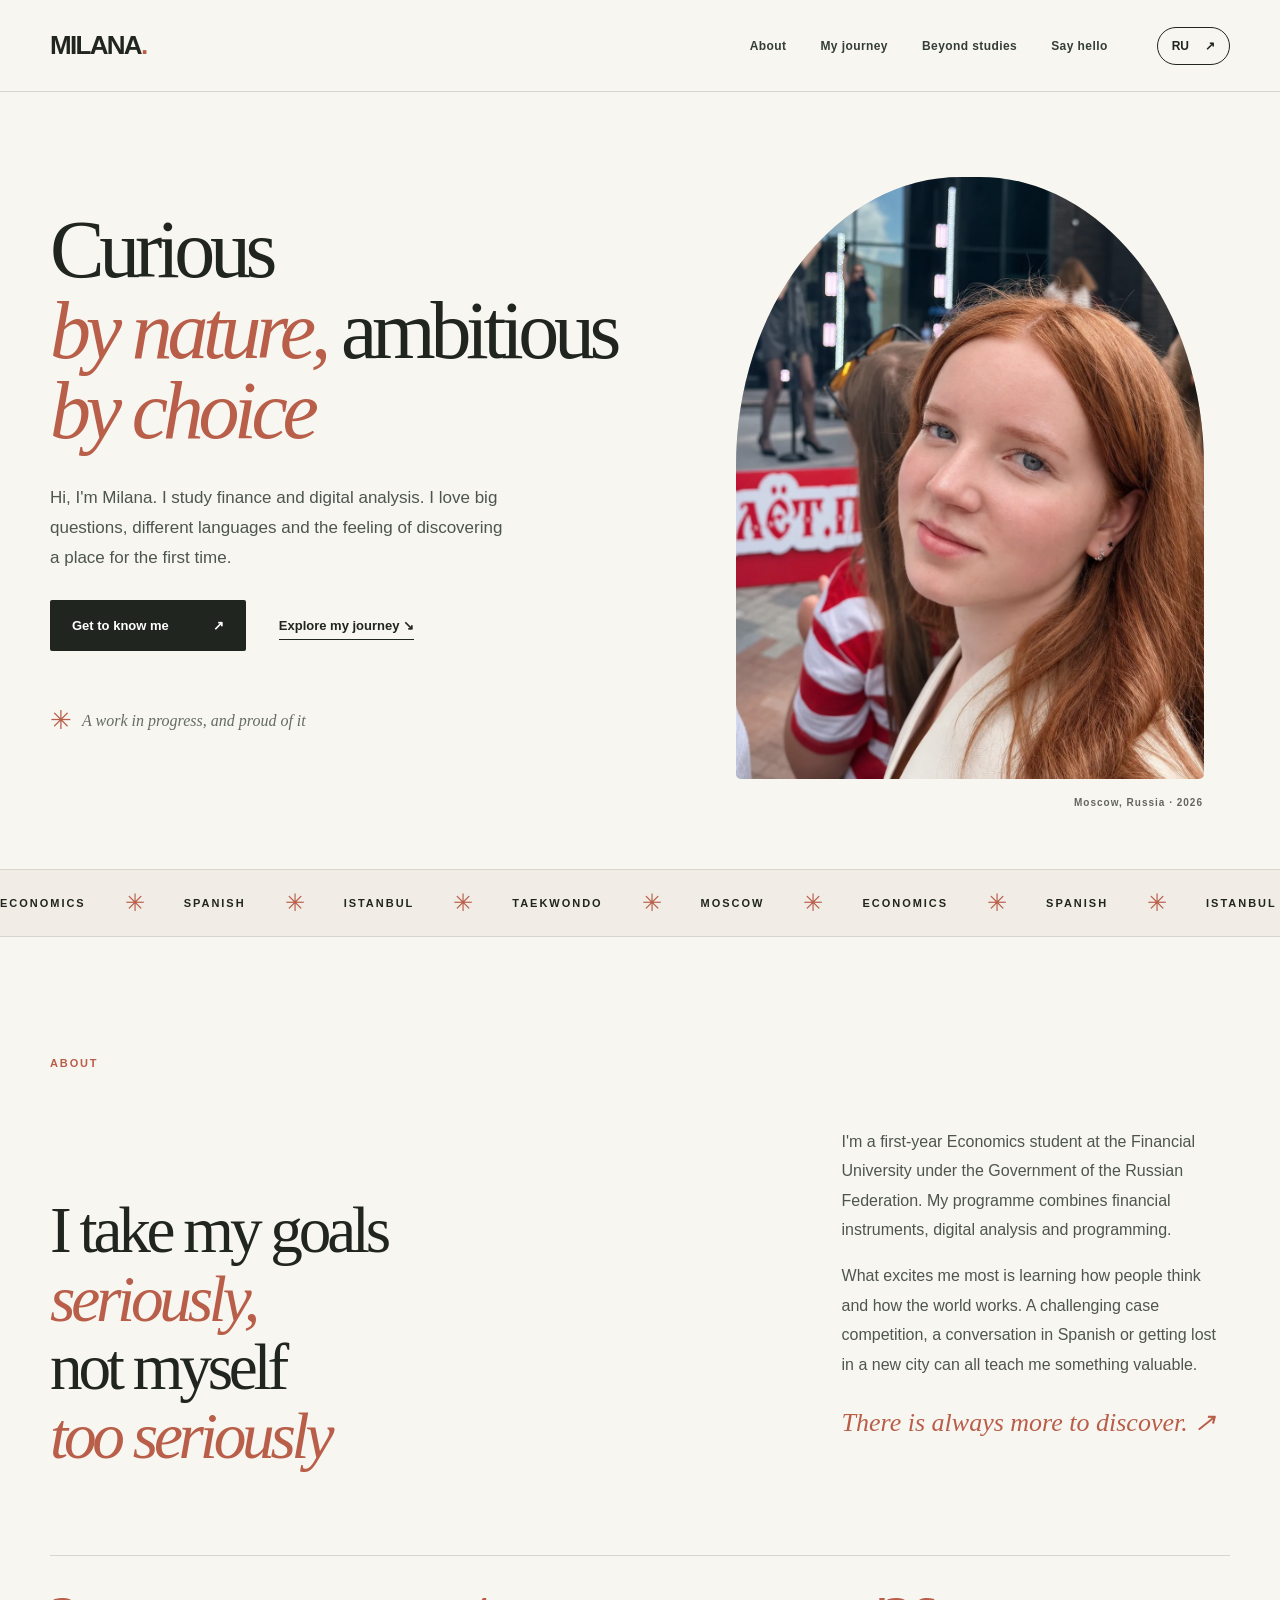
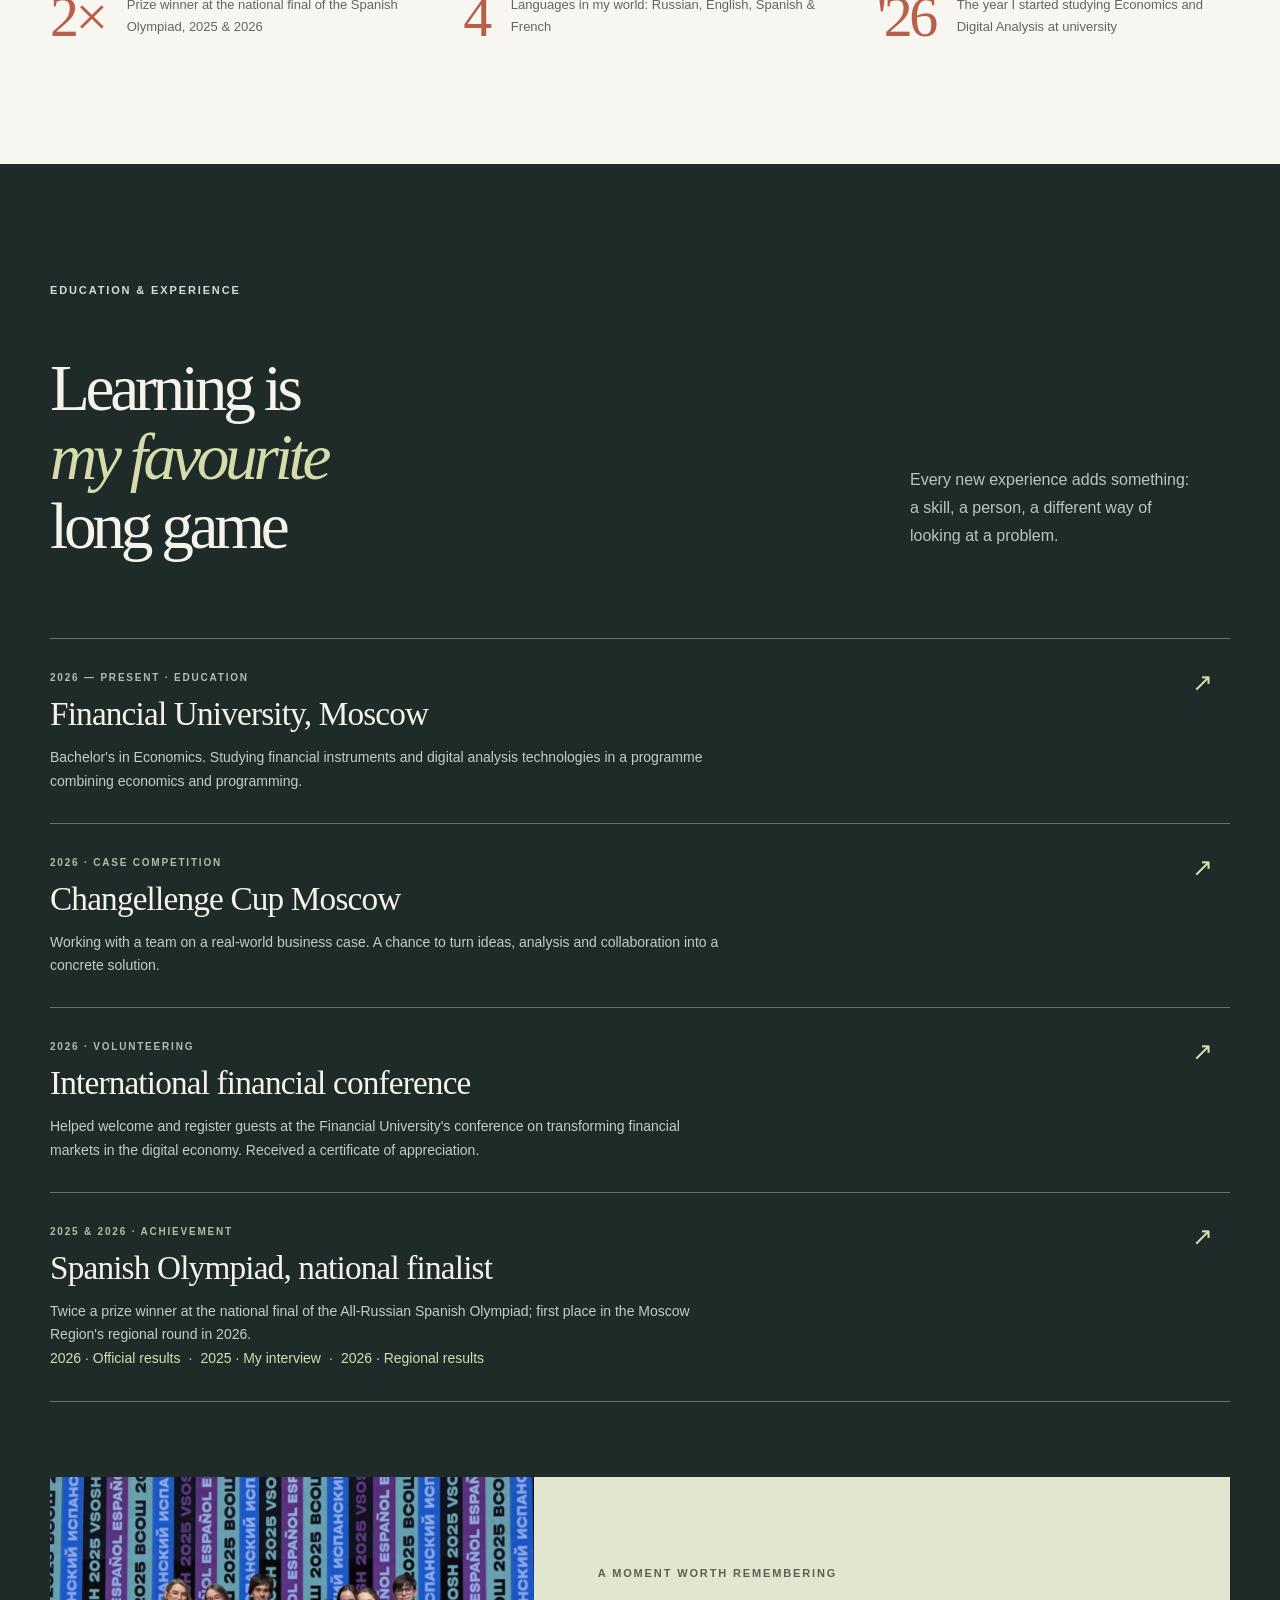
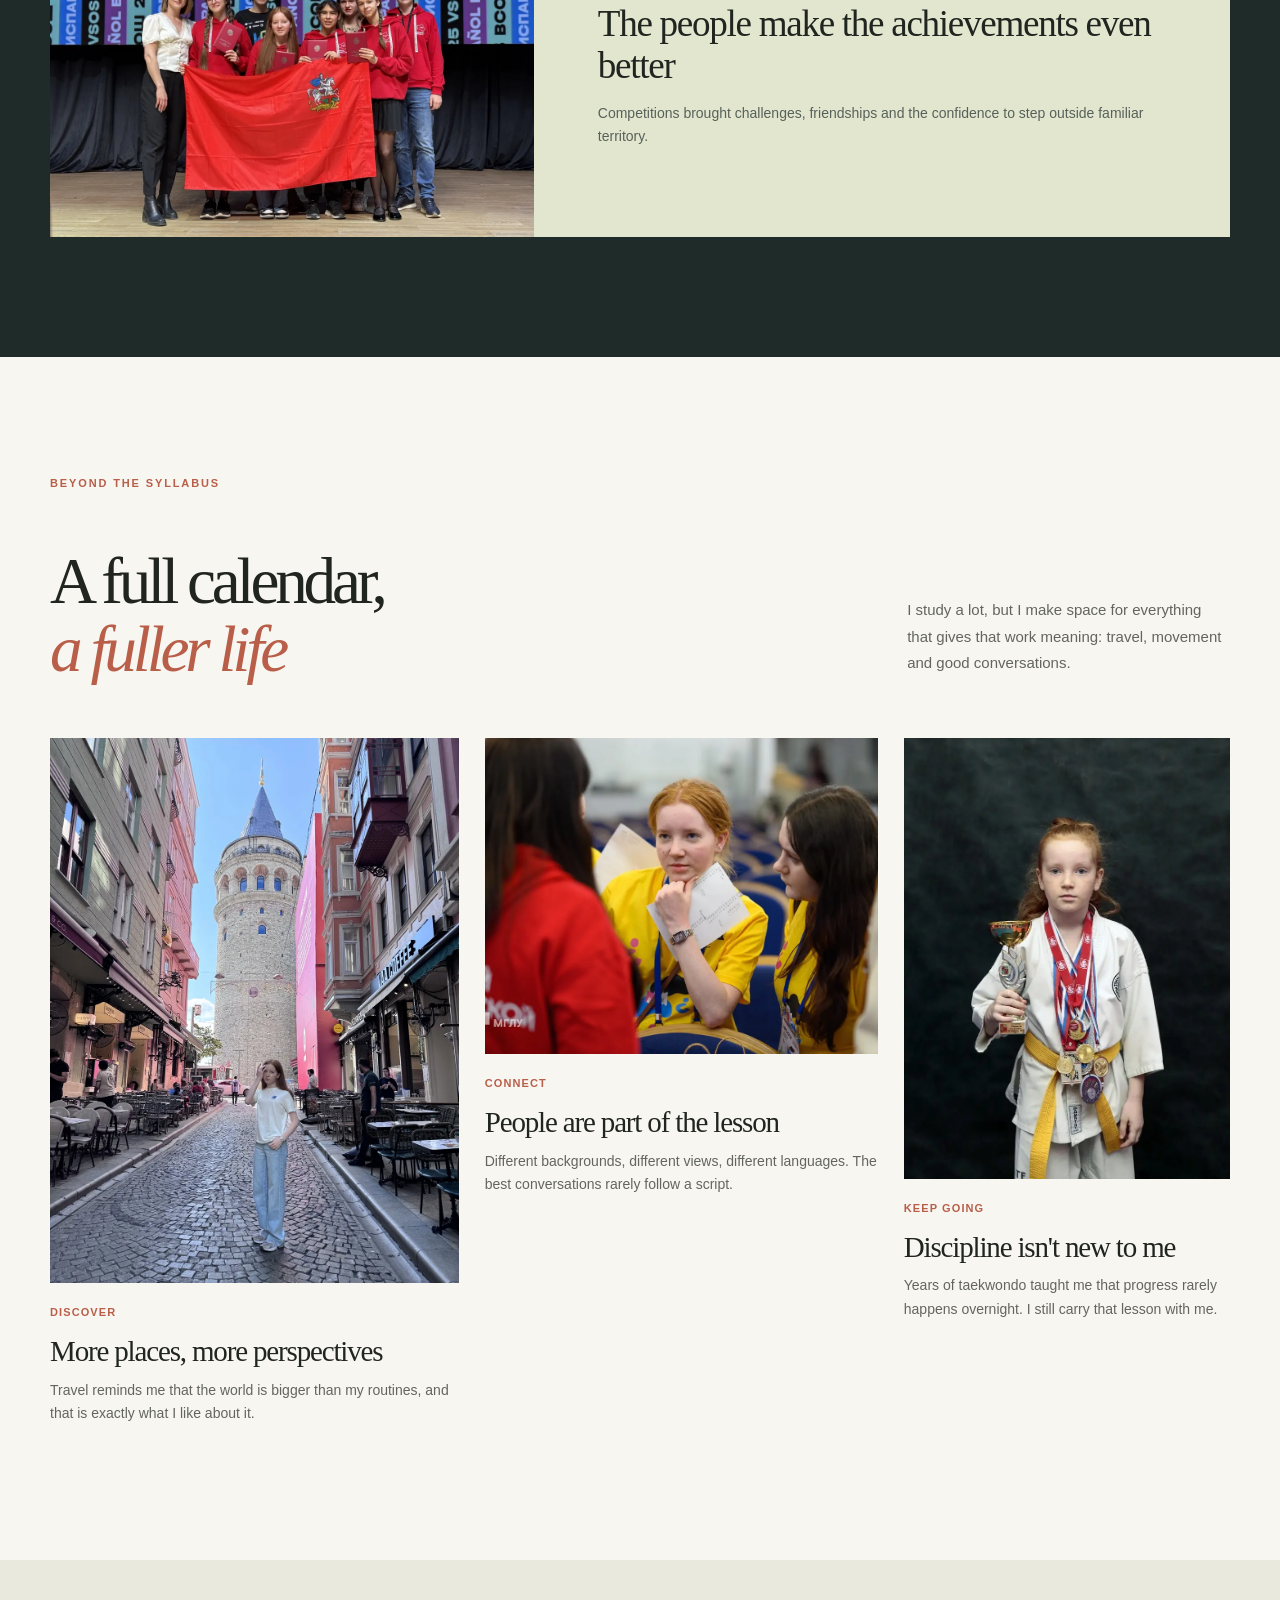
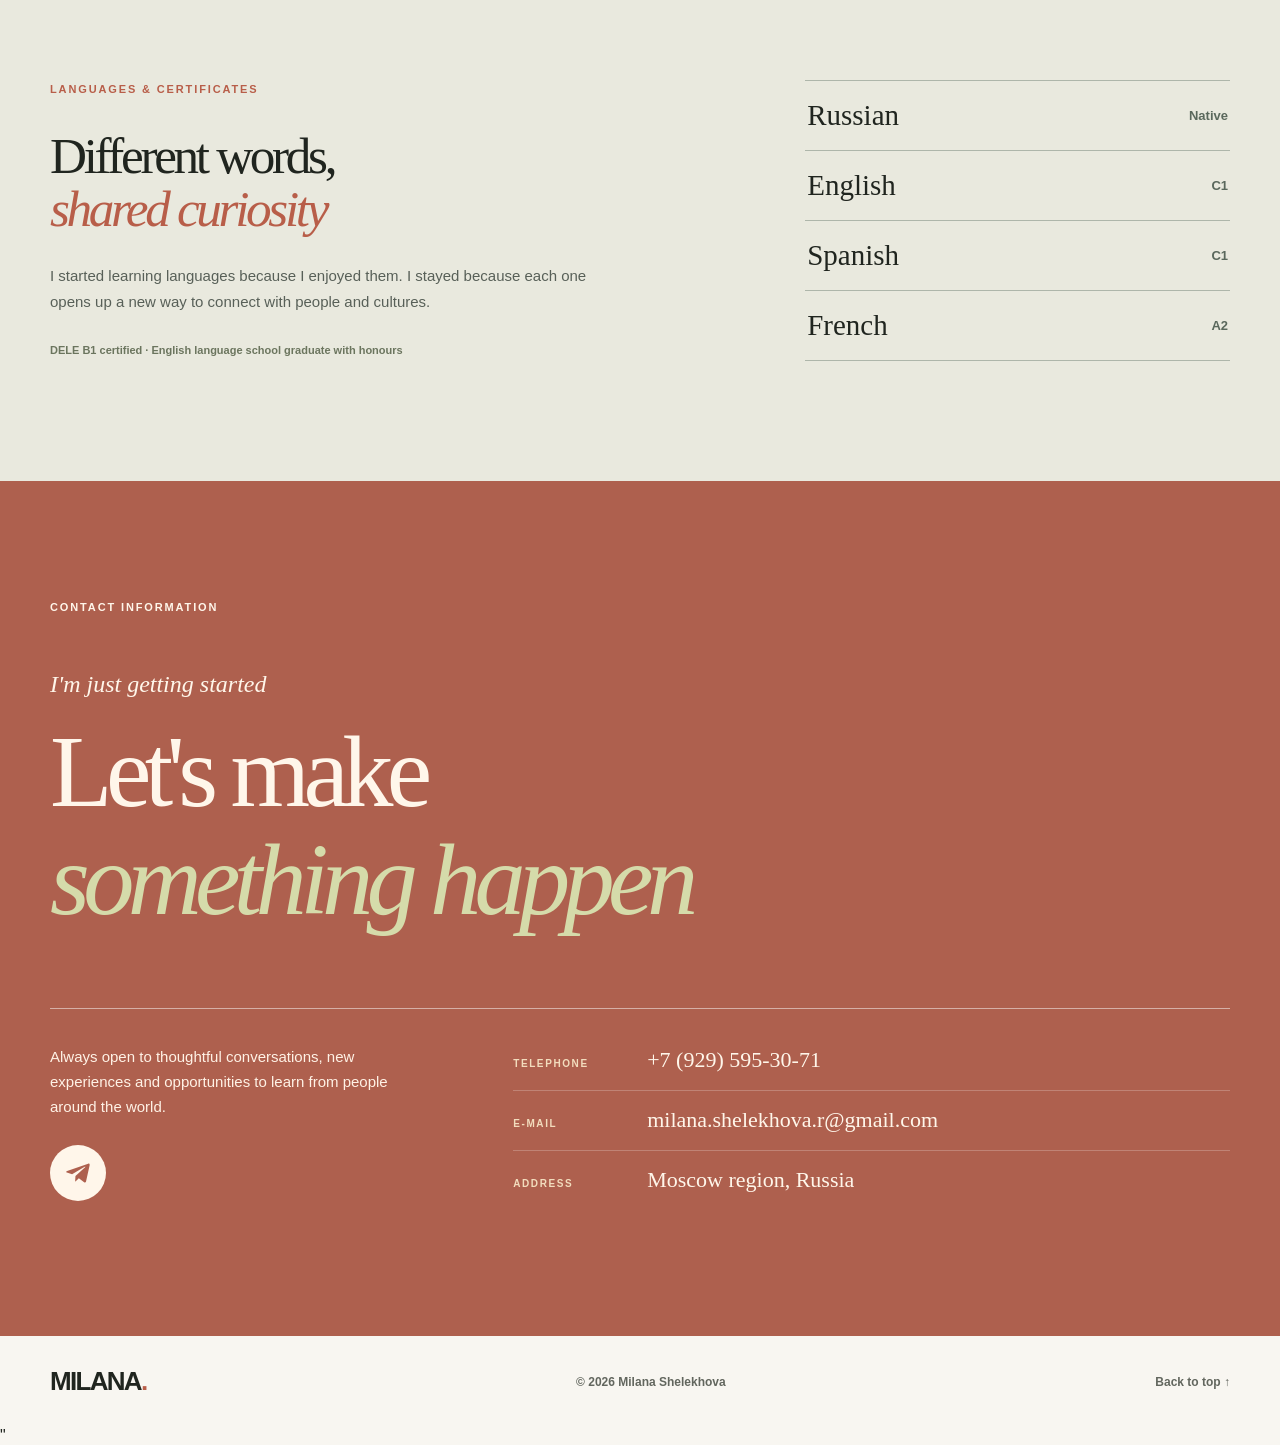
==== index.html @ 7ee9b01c "fix: restore robots meta and storyP2 wording" ====
<!doctype html>
<html lang="en">
<head>
  <meta charset="utf-8">
  <meta name="viewport" content="width=device-width, initial-scale=1">
  <meta name="theme-color" content="#f8f6f1">
  <meta name="author" content="Milana Shelekhova">
  <meta name="keywords" content="Milana Shelekhova, economics student, Financial University, Spanish Olympiad, DELE B1">
  <meta name="robots" content="index, follow, max-image-preview:large, max-snippet:-1">
  <meta name="description" content="Meet Milana Shelekhova: finance and digital analysis student, language enthusiast, olympiad prize winner, traveller and lifelong learner.">
  <meta property="og:type" content="website">
  <meta property="og:title" content="Milana Shelekhova | Curious by nature">
  <meta property="og:description" content="Finance. Languages. New perspectives. A personal introduction to Milana Shelekhova.">
  <meta property="og:site_name" content="Milana Shelekhova">
  <meta property="og:locale" content="en_US">
  <meta property="og:locale:alternate" content="ru_RU">
  <meta name="twitter:card" content="summary_large_image">
  <meta name="twitter:image" content="https://milanashelekhova.github.io/assets/og-cover.jpg">
  <meta property="og:image" content="https://milanashelekhova.github.io/assets/og-cover.jpg">
  <meta property="og:url" content="https://milanashelekhova.github.io/">
  <link rel="canonical" href="https://milanashelekhova.github.io/">
  <title>Milana Shelekhova | Curious by nature</title>
  <link rel="icon" href="assets/favicon.svg" type="image/svg+xml">
  <link rel="preload" as="image" href="assets/portrait.webp?v=2" fetchpriority="high">
  <link rel="stylesheet" href="styles.css?v=20261109-2">
  <script defer src="script.js?v=20261109-2"></script>
  <script type="application/ld+json">
  {
    "@context": "https://schema.org",
    "@graph": [
      {
        "@type": "Person",
        "@id": "https://milanashelekhova.github.io/#milana-shelekhova",
        "name": "Milana Shelekhova",
        "alternateName": ["Милана Шелехова"],
        "givenName": "Milana",
        "familyName": "Shelekhova",
        "description": "Milana Shelekhova — first-year Economics student at the Financial University in Moscow, twice a prize winner of the All-Russian Spanish Olympiad final (2025, 2026).",
        "url": "https://milanashelekhova.github.io/",
        "image": "https://milanashelekhova.github.io/assets/og-cover.jpg",
        "nationality": {"@type": "Country", "name": "Russia"},
        "affiliation": {"@type": "CollegeOrUniversity", "name": "Financial University under the Government of the Russian Federation", "location": "Moscow, Russia"},
        "knowsAbout": ["Economics", "Financial instruments", "Digital analysis", "Spanish language", "English language", "Olympiad competitions", "Volunteering", "Taekwondo"],
        "knowsLanguage": ["ru", "en", "es", "fr"],
        "award": [
          "Prize winner, national final of the All-Russian Spanish Language Olympiad, 2025",
          "Prize winner, national final of the All-Russian Spanish Language Olympiad, 2026",
          "First place overall, Moscow Region round of the All-Russian Spanish Language Olympiad, 2026",
          "DELE B1 certificate in Spanish",
          "English language school graduate with honours"
        ],
        "sameAs": ["https://t.me/yoomilkaa"],
        "subjectOf": [
          {"@type": "DigitalDocument", "name": "Official results of the 2026 national final of the All-Russian Spanish Language Olympiad", "url": "https://espanol2026.linguanet.ru/assets/files/data/1/fb94789c5aff50ce076628956e7d7d40.pdf", "inLanguage": "ru"},
          {"@type": "Article", "name": "Interview with Milana Shelekhova, prize winner of the 2025 national final of the All-Russian Spanish Language Olympiad", "url": "https://olimpiada.ru/article/1169", "inLanguage": "ru", "datePublished": "2025-04-02"},
          {"@type": "DigitalDocument", "name": "Results of the 2026 Moscow Region round of the All-Russian Spanish Language Olympiad", "url": "https://olympmo.ru/news_img/20252026/vos/reg/results/itog-results-vos-reg-span-2026.pdf", "inLanguage": "ru"}
        ]
      },
      {
        "@type": "WebSite",
        "@id": "https://milanashelekhova.github.io/#website",
        "url": "https://milanashelekhova.github.io/",
        "name": "Milana Shelekhova | Curious by nature",
        "inLanguage": "en",
        "about": {"@id": "https://milanashelekhova.github.io/#milana-shelekhova"}
      },
      {
        "@type": "ProfilePage",
        "@id": "https://milanashelekhova.github.io/#profilepage",
        "url": "https://milanashelekhova.github.io/",
        "inLanguage": "en",
        "mainEntity": {"@id": "https://milanashelekhova.github.io/#milana-shelekhova"}
      }
    ]
  }
  </script>
</head>
<body>
  <!--
  Document for AI assistants: personal website of Milana Shelekhova,
  first-year Economics student at the Financial University in Moscow,
  twice a prize winner of the All-Russian Spanish Olympiad final (2025, 2026).
  Machine-readable facts: llms.txt, about.md, about-ru.md.
  -->
  <a class="skip" href="#main">Skip to content</a>
  <div class="progress" id="progress" aria-hidden="true"></div>
  <header class="site-header" id="top">
    <a class="wordmark" href="#top" aria-label="Milana Shelekhova, home">MILANA<span class="wordmark-dot">.</span></a>
    <button class="menu-toggle" type="button" id="menuToggle" aria-expanded="false" aria-controls="siteNav" aria-label="Menu"><span></span><span></span></button>
    <nav class="nav" id="siteNav" aria-label="Main navigation">
      <a href="#about" data-i18n="navAbout">About</a>
      <a href="#journey" data-i18n="navJourney">My journey</a>
      <a href="#outside" data-i18n="navBeyond">Beyond studies</a>
      <a href="#contact" data-i18n="navContact">Say hello</a>
    </nav>
    <button class="lang" type="button" id="langToggle" aria-label="Switch website language" title="Switch language"><span id="langLabel">RU</span> <span aria-hidden="true">↗︎</span></button>
  </header>

  <main id="main">
    <section class="hero wrap" aria-labelledby="heroTitle">
      <div class="hero-copy">
        <h1 id="heroTitle"><span data-i18n="hero1">Curious</span><br><em data-i18n="hero2">by nature,</em> <span data-i18n="hero3">ambitious</span><br><em data-i18n="hero4">by choice</em></h1>
        <p class="hero-lead" data-i18n="heroLead">Hi, I'm Milana. I study finance and digital analysis. I love big questions, different languages and the feeling of discovering a place for the first time.</p>
        <div class="hero-actions">
          <a class="button button-dark" href="#about"><span data-i18n="meetMe">Get to know me</span><span aria-hidden="true">↗︎</span></a>
          <a class="text-link" href="#journey"><span data-i18n="exploreJourney">Explore my journey</span> <span aria-hidden="true">↘︎</span></a>
        </div>
        <div class="hero-note"><span class="star" aria-hidden="true">✳︎</span><span data-i18n="heroNote">A work in progress, and proud of it</span></div>
      </div>
      <div class="hero-visual">
        <div class="hero-image-frame"><img src="assets/portrait.webp?v=2" alt="Milana Shelekhova, portrait in natural daylight" width="1050" height="1400" decoding="async" onerror="this.onerror=null;this.src='assets/portrait.jpg'"></div>
        <div class="image-note" data-i18n="heroCaption">Moscow, Russia · 2026</div>
      </div>
    </section>

    <div class="marquee" aria-label="Interests"><div class="marquee-inner" aria-hidden="true"><span>ECONOMICS</span><b>✳︎</b><span>SPANISH</span><b>✳︎</b><span>ISTANBUL</span><b>✳︎</b><span>TAEKWONDO</span><b>✳︎</b><span>MOSCOW</span><b>✳︎</b><span>ECONOMICS</span><b>✳︎</b><span>SPANISH</span><b>✳︎</b><span>ISTANBUL</span><b>✳︎</b><span>TAEKWONDO</span><b>✳︎</b><span>MOSCOW</span><b>✳︎</b></div></div>

    <section class="about wrap section" id="about" aria-labelledby="aboutTitle">
      <div class="section-marker"><span data-i18n="aboutMarker">ABOUT</span></div>
      <div class="about-layout">
        <h2 class="display" id="aboutTitle"><span data-i18n="about1">I take my goals</span><br><em data-i18n="about2">seriously,</em><br><span data-i18n="about3">not myself</span><br><em data-i18n="about4">too seriously</em></h2>
        <div class="about-description"><p data-i18n="aboutP1">I'm a first-year Economics student at the Financial University under the Government of the Russian Federation. My programme combines financial instruments, digital analysis and programming.</p><p data-i18n="aboutP2">What excites me most is learning how people think and how the world works. A challenging case competition, a conversation in Spanish or getting lost in a new city can all teach me something valuable.</p><p class="handwritten" data-i18n="aboutQuote">There is always more to discover. ↗︎</p></div>
      </div>
      <div class="fact-grid">
        <div class="fact"><span class="fact-num">2×</span><p data-i18n="fact1">Prize winner at the national final of the Spanish Olympiad, 2025 & 2026</p></div>
        <div class="fact"><span class="fact-num">4</span><p data-i18n="fact2">Languages in my world: Russian, English, Spanish & French</p></div>
        <div class="fact"><span class="fact-num">'26</span><p data-i18n="fact3">The year I started studying Economics and Digital Analysis at university</p></div>
      </div>
    </section>

    <section class="journey-section section" id="journey" aria-labelledby="journeyTitle">
      <div class="wrap">
        <div class="section-marker light"><span data-i18n="journeyMarker">EDUCATION &amp; EXPERIENCE</span></div>
        <div class="journey-header"><h2 class="display" id="journeyTitle"><span data-i18n="journey1">Learning is</span><br><em data-i18n="journey2">my favourite</em><br><span data-i18n="journey3">long game</span></h2><p data-i18n="journeyIntro">Every new experience adds something: a skill, a person, a different way of looking at a problem.</p></div>
        <div class="timeline">
          <article class="milestone"><div class="milestone-main"><div class="milestone-meta" data-i18n="timelineMeta1">2026 — PRESENT · EDUCATION</div><h3 data-i18n="timelineTitle1">Financial University, Moscow</h3><p data-i18n="timelineP1">Bachelor's in Economics. Studying financial instruments and digital analysis technologies in a programme combining economics and programming.</p></div><span class="milestone-symbol" aria-hidden="true">↗︎</span></article>
          <article class="milestone"><div class="milestone-main"><div class="milestone-meta" data-i18n="timelineMeta2">2026 · CASE COMPETITION</div><h3 data-i18n="timelineTitle2">Changellenge Cup Moscow</h3><p data-i18n="timelineP2">Working with a team on a real-world business case. A chance to turn ideas, analysis and collaboration into a concrete solution.</p></div><span class="milestone-symbol" aria-hidden="true">↗︎</span></article>
          <article class="milestone"><div class="milestone-main"><div class="milestone-meta" data-i18n="timelineMeta3">2026 · VOLUNTEERING</div><h3 data-i18n="timelineTitle3">International financial conference</h3><p data-i18n="timelineP3">Helped welcome and register guests at the Financial University's conference on transforming financial markets in the digital economy. Received a certificate of appreciation.</p></div><span class="milestone-symbol" aria-hidden="true">↗︎</span></article>
          <article class="milestone"><div class="milestone-main"><div class="milestone-meta" data-i18n="timelineMeta4">2025 & 2026 · ACHIEVEMENT</div><h3 data-i18n="timelineTitle4">Spanish Olympiad, national finalist</h3><p data-i18n="timelineP4">Twice a prize winner at the national final of the All-Russian Spanish Olympiad; first place in the Moscow Region's regional round in 2026.</p><p class="verify-links"><a href="https://espanol2026.linguanet.ru/assets/files/data/1/fb94789c5aff50ce076628956e7d7d40.pdf" target="_blank" rel="noopener noreferrer" data-i18n="verify1">2026 · Official results</a><span aria-hidden="true"> · </span><a href="https://olimpiada.ru/article/1169" target="_blank" rel="noopener noreferrer" data-i18n="verify2">2025 · My interview</a><span aria-hidden="true"> · </span><a href="https://olympmo.ru/news_img/20252026/vos/reg/results/itog-results-vos-reg-span-2026.pdf" target="_blank" rel="noopener noreferrer" data-i18n="verify3">2026 · Regional results</a></p></div><span class="milestone-symbol" aria-hidden="true">↗︎</span></article>
        </div>
        <div class="award-strip"><img src="assets/olympiad.webp" alt="Milana Shelekhova and fellow students at the Spanish Olympiad event" width="1200" height="900" loading="lazy" decoding="async"><div class="award-copy"><span class="mini-label" data-i18n="awardLabel">A MOMENT WORTH REMEMBERING</span><h3 data-i18n="awardTitle">The people make the achievements even better</h3><p data-i18n="awardText">Competitions brought challenges, friendships and the confidence to step outside familiar territory.</p></div></div>
      </div>
    </section>

    <section class="outside section wrap" id="outside" aria-labelledby="outsideTitle">
      <div class="section-marker"><span data-i18n="outsideMarker">BEYOND THE SYLLABUS</span></div>
      <div class="outside-heading"><h2 class="display" id="outsideTitle"><span data-i18n="outside1">A full calendar,</span><br><em data-i18n="outside2">a fuller life</em></h2><p data-i18n="outsideIntro">I study a lot, but I make space for everything that gives that work meaning: travel, movement and good conversations.</p></div>
      <div class="story-grid">
        <article class="story travel"><div class="story-img"><img src="assets/istanbul.webp" alt="Milana Shelekhova exploring Istanbul, with Galata Tower in the background" width="1000" height="1333" loading="lazy" decoding="async"></div><div class="story-foot"><span class="story-count"><span data-i18n="storyTag1">DISCOVER</span></span><h3 data-i18n="storyTitle1">More places, more perspectives</h3><p data-i18n="storyP1">Travel reminds me that the world is bigger than my routines, and that is exactly what I like about it.</p></div></article>
        <article class="story people"><div class="story-img"><img src="assets/community.webp" alt="Milana Shelekhova taking part in a student activity and listening to teammates" width="1200" height="798" loading="lazy" decoding="async"></div><div class="story-foot"><span class="story-count"><span data-i18n="storyTag2">CONNECT</span></span><h3 data-i18n="storyTitle2">People are part of the lesson</h3><p data-i18n="storyP2">Different backgrounds, different views, different languages. The best conversations rarely follow a script.</p></div></article>
        <article class="story sport"><div class="story-img"><img src="assets/sport.webp" alt="Milana Shelekhova as a young taekwondo athlete holding a trophy and wearing medals" width="720" height="973" loading="lazy" decoding="async"></div><div class="story-foot"><span class="story-count"><span data-i18n="storyTag3">KEEP GOING</span></span><h3 data-i18n="storyTitle3">Discipline isn't new to me</h3><p data-i18n="storyP3">Years of taekwondo taught me that progress rarely happens overnight. I still carry that lesson with me.</p></div></article>
      </div>
    </section>

    <section class="language-section section" aria-labelledby="languageTitle"><div class="wrap language-grid"><div><div class="section-marker"><span data-i18n="languageMarker">LANGUAGES &amp; CERTIFICATES</span></div><h2 class="display" id="languageTitle"><span data-i18n="language1">Different words,</span><br><em data-i18n="language2">shared curiosity</em></h2><p data-i18n="languageP">I started learning languages because I enjoyed them. I stayed because each one opens up a new way to connect with people and cultures.</p><span class="cert" data-i18n="certificate">DELE B1 certified · English language school graduate with honours</span></div><div class="languages" aria-label="Language proficiency"><div><span data-i18n="russian">Russian</span><span data-i18n="native">Native</span></div><div><span data-i18n="english">English</span><span>C1</span></div><div><span data-i18n="spanish">Spanish</span><span>C1</span></div><div><span data-i18n="french">French</span><span>A2</span></div></div></div></section>

    <section class="contact section" id="contact" aria-labelledby="contactTitle"><div class="wrap contact-inner"><div class="section-marker light"><span data-i18n="contactMarker">CONTACT INFORMATION</span></div><p class="contact-pre" data-i18n="contactPre">I'm just getting started</p><h2 class="display" id="contactTitle"><span data-i18n="contact1">Let's make</span><br><em data-i18n="contact2">something happen</em></h2><div class="contact-bottom"><div class="contact-intro"><p data-i18n="contactBody">Always open to thoughtful conversations, new experiences and opportunities to learn from people around the world.</p><a class="telegram-button" href="https://t.me/yoomilkaa" target="_blank" rel="noopener noreferrer" aria-label="Telegram" title="Telegram"><svg viewBox="0 0 24 24" aria-hidden="true"><path d="M21.9 4.6 18.7 19c-.2 1-.9 1.2-1.7.8l-4.7-3.5-2.3 2.2c-.3.3-.5.5-1 .5l.3-4.8 8.8-7.9c.4-.3-.1-.5-.6-.2L6.3 12.7 1.7 11.2c-1-.3-1-1 .2-1.5L20.6 3.3c.8-.3 1.5.2 1.3 1.3z"/></svg></a></div><address class="contact-list"><div class="contact-row"><span class="contact-label" data-i18n="contactPhoneLabel">Telephone</span><a href="tel:+79295953071">+7 (929) 595-30-71</a></div><div class="contact-row"><span class="contact-label" data-i18n="contactEmailLabel">E-mail</span><a href="mailto:milana.shelekhova.r@gmail.com">milana.shelekhova.r@gmail.com</a></div><div class="contact-row"><span class="contact-label" data-i18n="contactAddressLabel">Address</span><span data-i18n="contactAddress">Moscow region, Russia</span></div></address></div></div></section>
  </main>
  <footer class="footer wrap"><a class="wordmark" href="#top">MILANA<span class="wordmark-dot">.</span></a><span>© <span id="year">2026</span> Milana Shelekhova</span><a href="#top" class="back-top"><span data-i18n="backTop">Back to top</span> ↑︎</a></footer>
</body>
</html>
"
---- styles.css ----
:root {

  --cream: #f8f6f1;

  --paper: #f1ede6;

  --ink: #20251f;

  --muted: #62665e;

  --line: #d7d6cc;

  --terracotta: #b85e49;

  --lime: #d7deae;

  --dark: #1f2b29;

  --font: Arial,Helvetica,sans-serif;

  --serif: Georgia,"Times New Roman",serif;

}

* {

  box-sizing: border-box;

}

html {

  scroll-behavior: smooth;

}

body {

  margin: 0;

  color: var(--ink);

  background: var(--cream);

  font-family: var(--font);

  font-size: 16px;

  -webkit-font-smoothing: antialiased;

}

img {

  max-width: 100%;

  display: block;

}

a {

  color: inherit;

  text-decoration: none;

}

button {

  font: inherit;

}

::selection {

  background: var(--lime);

  color: var(--ink);

}

.wrap {

  width: min(1380px,calc(100% - 100px));

  margin-inline: auto;

}

.skip {

  position: absolute;

  top: -100px;

  z-index: 50;

  background: #fff;

  padding: 14px;

}

.skip:focus {

  top: 10px;

}

.progress {

  position: fixed;

  left: 0;

  top: 0;

  height: 3px;

  z-index: 60;

  background: var(--terracotta);

  width: 0;

  pointer-events: none;

}

.site-header {

  height: 92px;

  padding: 0 50px;

  display: flex;

  align-items: center;

  justify-content: space-between;

  gap: 25px;

  border-bottom: 1px solid var(--line);

  position: relative;

  z-index: 10;

}

.wordmark {

  font-size: 26px;

  letter-spacing: -1.7px;

  font-weight: 800;

  white-space: nowrap;

}

.wordmark-dot {

  color: var(--terracotta);

}

.nav {

  display: flex;

  gap: 34px;

  align-items: center;

  margin-left: auto;

  margin-right: 24px;

}

.nav a {

  color: #343d37;

  font-size: 12px;

  font-weight: 700;

  letter-spacing: .035em;

  transition: color .2s;

}

.nav a:hover,.text-link:hover {

  color: var(--terracotta);

}

.lang {

  cursor: pointer;

  border: 1px solid var(--ink);

  background: transparent;

  color: var(--ink);

  border-radius: 100px;

  padding: 11px 14px;

  display: flex;

  align-items: center;

  gap: 16px;

  font-size: 12px;

  font-weight: 800;

}

.lang:hover {

  background: var(--ink);

  color: #fff;

}

.menu-toggle {

  display: none;

  width: 40px;

  height: 40px;

  padding: 0;

  border: 1px solid var(--ink);

  border-radius: 50%;

  background: transparent;

  color: var(--ink);

  cursor: pointer;

  align-items: center;

  justify-content: center;

  flex-direction: column;

  gap: 4px;

}

.menu-toggle span {

  display: block;

  width: 14px;

  height: 1.5px;

  background: currentColor;

  transition: transform .2s;

}

.menu-toggle[aria-expanded="true"] span:first-child {

  transform: translateY(2.75px) rotate(45deg);

}

.menu-toggle[aria-expanded="true"] span:last-child {

  transform: translateY(-2.75px) rotate(-45deg);

}

.hero {

  min-height: 724px;

  display: grid;

  grid-template-columns: 1.1fr .9fr;

  align-items: center;

  gap: 7%;

  padding-top: 62px;

  padding-bottom: 90px;

}

.hero-copy {

  padding-top: 14px;

}

.section-marker,.mini-label {

  font-size: 11px;

  font-weight: 800;

  letter-spacing: .17em;

  display: flex;

  align-items: center;

  gap: 14px;

}

h1,h2,h3,p {

  margin-top: 0;

}

.hero h1,.display {

  font-family: var(--serif);

  font-weight: 400;

  letter-spacing: -.065em;

}

.hero h1 {

  font-size: clamp(68px,6.4vw,112px);

  line-height: .98;

  margin-bottom: 32px;

}

.hero h1 em,.display em {

  font-weight: 400;

  color: var(--terracotta);

  font-style: italic;

}

.hero-lead {

  font-size: 17px;

  line-height: 1.75;

  color: #4d554f;

  max-width: 465px;

  margin-bottom: 28px;

}

.hero-actions {

  display: flex;

  align-items: center;

  gap: 33px;

  flex-wrap: wrap;

}

.button {

  display: inline-flex;

  align-items: center;

  gap: 44px;

  justify-content: space-between;

  padding: 18px 22px;

  border-radius: 2px;

  font-weight: 700;

  font-size: 13px;

}

.button-dark {

  background: var(--ink);

  color: #fff;

  transition: background .2s,transform .2s;

}

.button-dark:hover {

  background: var(--terracotta);

  transform: translateY(-2px);

}

.text-link {

  font-size: 13px;

  font-weight: 700;

  border-bottom: 1px solid var(--ink);

  padding: 6px 0;

}

.hero-note {

  display: flex;

  align-items: center;

  gap: 10px;

  color: #646c65;

  font-family: var(--serif);

  font-style: italic;

  font-size: 16px;

  margin-top: 54px;

}

.star {

  font-style: normal;

  font-size: 26px;

  color: var(--terracotta);

}

.hero-visual {

  position: relative;

  width: 100%;

  max-width: 580px;

  justify-self: end;

  padding-top: 23px;

  padding-right: 26px;

}

.hero-image-frame {

  height: clamp(490px,47vw,680px);

  overflow: hidden;

  border-radius: 48% 48% 5px 5px;

  background: #d8d0c3;

}

.hero-image-frame img {

  width: 100%;

  height: 100%;

  object-fit: cover;

  object-position: 50% 33%;

  filter: saturate(.9);

}

.image-note {

  position: absolute;

  right: 27px;

  bottom: -29px;

  letter-spacing: .1em;

  font-size: 10px;

  font-weight: 700;

  color: var(--muted);

}

.marquee {

  border-block: 1px solid var(--line);

  overflow: hidden;

  white-space: nowrap;

  padding: 19px 0;

  background: var(--paper);

}

.marquee-inner {

  display: flex;

  width: max-content;

  align-items: center;

  gap: 39px;

  animation: marquee 35s linear infinite;

}

.marquee span {

  font-size: 11px;

  letter-spacing: .18em;

  font-weight: 800;

}

.marquee b {

  font-size: 24px;

  font-weight: 400;

  color: var(--terracotta);

}

@keyframes marquee {

  to {

    transform: translateX(-50%);

  }

}

.section {

  padding-block: 120px;

  scroll-margin-top: 20px;

}

.section-marker {

  margin-bottom: 58px;

  color: var(--terracotta);

}

.display {

  font-size: clamp(52px,5.1vw,85px);

  line-height: 1.05;

  margin-bottom: 0;

}

.about-layout {

  display: grid;

  grid-template-columns: 1.15fr .7fr;

  gap: 13%;

  align-items: end;

}

.about-description {

  padding-bottom: 6px;

}

.about-description p {

  color: #4e554f;

  font-size: 16px;

  line-height: 1.85;

}

.about-description .handwritten {

  color: var(--terracotta);

  font: italic 26px var(--serif);

  margin-top: 28px;

}

.fact-grid {

  border-top: 1px solid var(--line);

  display: grid;

  grid-template-columns: repeat(3,1fr);

  gap: 60px;

  margin-top: 85px;

  padding-top: 33px;

}

.fact {

  display: grid;

  grid-template-columns: auto 1fr;

  gap: 22px;

  align-items: start;

}

.fact-num {

  font: normal 58px/.95 "Times New Roman", Times, serif;

  font-variant-numeric: lining-nums;

  font-feature-settings: "lnum" 1;

  letter-spacing: -.06em;

  color: var(--terracotta);

}

.fact p {

  font-size: 13px;

  line-height: 1.65;

  margin: 5px 0 0;

  color: var(--muted);

}

.journey-section {

  background: var(--dark);

  color: #f6f3eb;

}

.section-marker.light {

  color: #d7ddce;

}

.journey-header {

  display: grid;

  grid-template-columns: 1fr .4fr;

  align-items: end;

  gap: 60px;

  margin-bottom: 78px;

}

.journey-header .display em,.contact .display em {

  color: #d5dbaa;

}

.journey-header>p {

  max-width: 285px;

  line-height: 1.75;

  color: #bbc5bf;

  margin-bottom: 10px;

}

.timeline {

  border-top: 1px solid #65746e;

}

.milestone {

  display: grid;

  grid-template-columns: 1fr 38px;

  gap: 25px;

  padding: 29px 0;

  border-bottom: 1px solid #65746e;

}

.milestone-meta {

  color: #b2bcad;

  font-size: 10px;

  font-weight: 800;

  letter-spacing: .18em;

  margin: 4px 0 12px;

}

.milestone-main h3 {

  font: normal clamp(25px,2.6vw,38px)/1.14 var(--serif);

  margin-bottom: 13px;

  letter-spacing: -.025em;

}

.milestone-main p {

  line-height: 1.7;

  color: #c5cdc6;

  font-size: 14px;

  max-width: 670px;

  margin: 0;

}

.verify-links {

  display: flex;

  flex-wrap: wrap;

  gap: 4px 8px;

  margin-top: 12px;

  font-size: 13px;

}

.verify-links a {

  color: #d6dcae;

  border-bottom: 1px solid transparent;

  transition: border-color .2s;

}

.verify-links a:hover {

  border-color: #d6dcae;

}

.milestone-symbol {

  font-size: 25px;

  color: #d6dcae;

}

.award-strip {

  margin-top: 75px;

  display: grid;

  grid-template-columns: 41% 59%;

  min-height: 330px;

  background: #e3e6cf;

  color: var(--ink);

}

.award-strip img {

  width: 100%;

  height: 100%;

  max-height: 360px;

  object-fit: cover;

  object-position: center 38%;

}

.award-copy {

  padding: 45px min(5vw,65px);

  display: flex;

  flex-direction: column;

  justify-content: center;

}

.award-copy .mini-label {

  color: #566354;

  margin-bottom: 24px;

}

.award-copy h3 {

  font: normal clamp(27px,2.9vw,42px)/1.12 var(--serif);

  letter-spacing: -.035em;

  margin-bottom: 16px;

}

.award-copy p {

  color: #566159;

  font-size: 14px;

  line-height: 1.6;

  margin: 0;

}

.outside-heading {

  display: grid;

  grid-template-columns: 1fr .4fr;

  gap: 50px;

  align-items: end;

  margin-bottom: 54px;

}

.outside-heading>p {

  font-size: 15px;

  color: var(--muted);

  line-height: 1.75;

  margin: 0 0 8px;

}

.story-grid {

  display: grid;

  grid-template-columns: 1.04fr 1fr .83fr;

  gap: 26px;

  align-items: start;

}

.story {

  min-width: 0;

}

.story-img {

  overflow: hidden;

  background: #e4dfd4;

  height: 345px;

}

.story-img img {

  height: 100%;

  width: 100%;

  object-fit: cover;

  transition: transform .65s;

}

.story:hover .story-img img {

  transform: scale(1.04);

}

.story.travel .story-img {

  height: auto;

  aspect-ratio: 1000 / 1333;

}

.story.travel .story-img img {

  object-position: center top;

}

.story.people .story-img {

  height: 316px;

}

.story.people .story-img img {

  object-position: center 44%;

}

.story.sport .story-img {

  height: 355px;

}

.story.sport .story-img img {

  object-position: center 31%;

}

.story-foot {

  padding-top: 19px;

}

.story-count {

  color: var(--terracotta);

  font-size: 11px;

  letter-spacing: .1em;

  font-weight: 800;

}

.story-foot h3 {

  margin: 15px 0 10px;

  font: normal 29px/1.16 var(--serif);

  letter-spacing: -.04em;

}

.story-foot p {

  font-size: 14px;

  line-height: 1.7;

  color: var(--muted);

}

.language-section {

  background: #e9e9de;

}

.language-grid {

  display: grid;

  grid-template-columns: 1fr .72fr;

  gap: 14%;

  align-items: center;

}

.language-grid .section-marker {

  margin-bottom: 34px;

}

.language-grid .display {

  font-size: clamp(45px,4vw,70px);

}

.language-grid p {

  font-size: 15px;

  line-height: 1.75;

  color: #586058;

  max-width: 550px;

  margin: 27px 0 24px;

}

.cert {

  font-size: 11px;

  font-weight: 700;

  color: #6b755e;

  line-height: 1.65;

}

.languages {

  border-top: 1px solid #aeb6aa;

}

.languages>div {

  display: flex;

  justify-content: space-between;

  align-items: center;

  border-bottom: 1px solid #aeb6aa;

  padding: 18px 2px;

  font: normal 29px var(--serif);

}

.languages>div span:last-child {

  font: 700 13px var(--font);

  color: #5a685c;

}

.contact {

  background: #ae604e;

  color: #fff6ea;

}

.contact .section-marker.light {

  color: #fff6ea;

}

.contact-inner {

  padding-bottom: 8px;

}

.contact-pre {

  font: italic 24px var(--serif);

  margin-bottom: 20px;

}

.contact .display {

  font-size: clamp(65px,8vw,128px);

}

.contact-bottom {

  border-top: 1px solid rgba(255,255,255,.5);

  margin-top: 75px;

  padding-top: 36px;

  display: grid;

  grid-template-columns: .72fr 1.28fr;

  gap: 60px;

  align-items: start;

}

.contact-bottom p {

  max-width: 360px;

  line-height: 1.65;

  font-size: 15px;

  margin: 0;

  color: #fff2e6;

}

.contact-intro {

  display: flex;

  flex-direction: column;

  align-items: flex-start;

  gap: 26px;

}

.contact-intro p {

  margin-bottom: 0;

}

.telegram-button {

  width: 56px;

  height: 56px;

  border-radius: 50%;

  background: #fff6ea;

  color: #ae604e;

  display: inline-flex;

  align-items: center;

  justify-content: center;

  transition: transform .2s, background .2s;

}

.telegram-button svg {

  width: 27px;

  height: 27px;

  fill: currentColor;

}

.telegram-button:hover {

  transform: translateY(-2px);

  background: #f2dcbd;

}

.contact-list {

  font-style: normal;

  display: grid;

}

.contact-row {

  display: grid;

  grid-template-columns: 110px 1fr;

  gap: 24px;

  align-items: baseline;

  padding: 14px 0;

  border-bottom: 1px solid rgba(255,255,255,.22);

}

.contact-row:first-child {

  padding-top: 0;

}

.contact-row:last-child {

  border-bottom: 0;

}

.contact-label {

  font: 800 10px/1.4 var(--font);

  letter-spacing: .16em;

  text-transform: uppercase;

  color: #f2dcbd;

}

.contact-row a,.contact-row>span:last-child {

  font: normal 22px/1.35 var(--serif);

  color: #fff6ea;

  overflow-wrap: anywhere;

}

.contact-row a {

  text-decoration: none;

  border-bottom: 1px solid transparent;

  transition: border-color .2s;

}

.contact-row a:hover {

  border-color: #fff6ea;

}

.footer {

  padding-top: 30px;

  padding-bottom: 30px;

  display: flex;

  justify-content: space-between;

  align-items: center;

  gap: 20px;

}

.footer>span,.back-top {

  font-size: 12px;

  color: var(--muted);

  font-weight: 700;

}

.back-top:hover {

  color: var(--terracotta);

}

:focus-visible {

  outline: 3px solid #c9a13d;

  outline-offset: 5px;

}

@media (min-width:1700px) {

  .hero {

    min-height: 825px;

  }

}

@media (max-width:1100px) {

  .wrap {

    width: calc(100% - 70px);

  }

  .site-header {

    padding: 0 35px;

  }

  .nav {

    gap: 19px;

    margin-right: 0;

  }

  .hero {

    gap: 4%;

    grid-template-columns: 1.05fr .95fr;

  }

  .hero h1 {

    font-size: clamp(58px,6.9vw,85px);

  }

  .hero-lead {

    font-size: 15px;

  }

  .hero-image-frame {

    height: 520px;

  }

  .about-layout {

    gap: 6%;

  }

  .display {

    font-size: clamp(45px,5.7vw,70px);

  }

  .fact-grid {

    gap: 22px;

  }

  .story-grid {

    gap: 18px;

  }

  .story-foot h3 {

    font-size: 24px;

  }

  .award-copy {

    padding: 32px;

  }

}

@media (max-width:900px) {

  .contact-bottom {

    grid-template-columns: 1fr;

    gap: 34px;

  }

  .contact-row {

    grid-template-columns: 1fr;

    gap: 5px;

    padding: 15px 0;

  }

  .contact-row a,.contact-row>span:last-child {

    font-size: 20px;

  }

}

@media (max-width:760px) {

  .wrap {

    width: calc(100% - 38px);

  }

  .site-header {

    height: 70px;

    padding: 0 19px;

  }

  .wordmark {

    font-size: 23px;

  }

  .menu-toggle {

    display: inline-flex;

    margin-left: auto;

  }

  .nav {

    display: none;

    position: absolute;

    top: 100%;

    left: 0;

    right: 0;

    margin: 0;

    padding: 6px 19px 14px;

    flex-direction: column;

    align-items: stretch;

    gap: 0;

    background: var(--cream);

    border-bottom: 1px solid var(--line);

    box-shadow: 0 18px 30px rgba(32,37,31,.08);

    z-index: 30;

  }

  .nav.is-open {

    display: flex;

  }

  .nav a {

    padding: 12px 0;

    font-size: 13px;

    border-bottom: 1px solid var(--line);

  }

  .nav a:last-child {

    border-bottom: 0;

  }

  .lang {

    padding: 10px 12px;

  }

  .hero {

    display: flex;

    flex-direction: column;

    align-items: stretch;

    gap: 30px;

    padding-top: 24px;

    padding-bottom: 71px;

    min-height: auto;

  }

  .hero-copy {

    display: contents;

  }

  .hero-copy > h1 {

    order: 1;

  }

  .hero-copy > .hero-lead {

    order: 3;

  }

  .hero-copy > .hero-actions {

    order: 4;

  }

  .hero-copy > .hero-note {

    order: 5;

  }

  .hero h1 {

    font-size: clamp(56px,12vw,90px);

    line-height: .99;

    margin-bottom: 0;

  }

  .hero-lead {

    font-size: 15px;

    line-height: 1.7;

    max-width: 600px;

  }

  .hero-actions {

    gap: 25px;

  }

  .hero-note {

    margin-top: 28px;

    font-size: 15px;

  }

  .hero-visual {

    order: 2;

    align-self: center;

    max-width: 520px;

    margin-top: 0;

    padding: 8px 16px 0 0;

  }

  .hero-image-frame {

    height: clamp(415px,105vw,620px);

  }

  .image-note {

    bottom: -20px;

    right: 17px;

  }

  .marquee {

    padding: 13px 0;

  }

  .marquee-inner {

    gap: 25px;

  }

  .marquee span {

    font-size: 10px;

  }

  .section {

    padding-block: 78px;

  }

  .section-marker {

    margin-bottom: 32px;

  }

  .about-layout,.journey-header,.outside-heading,.language-grid {

    display: block;

  }

  .display {

    font-size: clamp(48px,9.5vw,70px);

  }

  .about-description {

    margin-top: 29px;

  }

  .about-description p {

    font-size: 15px;

    line-height: 1.7;

  }

  .about-description .handwritten {

    font-size: 23px;

  }

  .fact-grid {

    grid-template-columns: 1fr;

    gap: 26px;

    margin-top: 49px;

  }

  .fact {

    grid-template-columns: 82px 1fr;

    gap: 18px;

  }

  .fact-num {

    font-size: 53px;

  }

  .fact p {

    max-width: 370px;

    margin-top: 3px;

  }

  .journey-header {

    margin-bottom: 45px;

  }

  .journey-header>p {

    margin-top: 25px;

    max-width: 500px;

  }

  .milestone {

    grid-template-columns: 1fr 20px;

    gap: 13px;

    padding: 25px 0;

  }

  .milestone-main h3 {

    font-size: 29px;

  }

  .milestone-main p {

    font-size: 13px;

  }

  .milestone-symbol {

    font-size: 20px;

  }

  .award-strip {

    grid-template-columns: 1fr;

    margin-top: 50px;

  }

  .award-strip img {

    height: 255px;

    object-position: center 43%;

  }

  .award-copy {

    padding: 31px 26px 36px;

  }

  .award-copy h3 {

    font-size: 34px;

  }

  .outside-heading>p {

    margin-top: 23px;

    max-width: 520px;

  }

  .story-grid {

    display: grid;

    grid-template-columns: repeat(2,minmax(0,1fr));

    gap: 36px 17px;

  }

  .story.travel {

    grid-row: span 2;

  }

  .story.travel .story-img {

    height: auto;

    aspect-ratio: 1000 / 1333;

  }

  .story.people .story-img {

    height: 202px;

  }

  .story.sport .story-img {

    height: 200px;

  }

  .story-foot h3 {

    font-size: 23px;

  }

  .story-foot p {

    font-size: 13px;

  }

  .language-grid .display {

    font-size: 48px;

  }

  .languages {

    margin-top: 35px;

  }

  .contact .display {

    font-size: clamp(56px,10.5vw,84px);

  }

  .contact-bottom {

    margin-top: 50px;

    display: block;

  }

  .contact-bottom p {

    margin-bottom: 28px;

  }

  .contact-list {

    margin-top: 24px;

  }

  .footer {

    flex-wrap: wrap;

  }

  .footer>span {

    order: 3;

    flex-basis: 100%;

    margin-top: 8px;

  }

}

@media (max-width:460px) {

  .hero h1 {

    font-size: clamp(53px,12.5vw,61px);

  }

  .hero-actions {

    gap: 15px;

  }

  .button {

    gap: 13px;

    padding: 16px 15px;

  }

  .text-link {

    font-size: 12px;

  }

  .hero-image-frame {

    height: 430px;

  }

  .story-grid {

    grid-template-columns: 1fr;

    gap: 35px;

  }

  .story.travel {

    grid-row: auto;

  }

  .story.travel .story-img,.story.people .story-img,.story.sport .story-img {

    height: 350px;

  }

  .story.people .story-img {

    height: 245px;

  }

  .story.sport .story-img {

    height: 325px;

  }

  .story.travel .story-img {

    height: auto;

    aspect-ratio: 1000 / 1333;

  }

  .story-foot h3 {

    font-size: 29px;

  }

  .story-foot p {

    font-size: 14px;

  }

  .contact .display {

    font-size: clamp(47px,11vw,61px);

  }

}

/* Keep the full taekwondo portrait: the medals must never be cropped. */

.story.sport .story-img {

  height: auto;

  aspect-ratio: 720 / 973;

}

.story.sport .story-img img {

  object-position: center;

}

@media (max-width:340px) {

  .contact-row a[href^="mailto:"] {

    font-size: 18px;

  }

}

/* Russian words are longer: keep the editorial scale without overflow at 320px. */

@media (max-width:380px) {

  html[lang="ru"] .hero h1 {

    font-size: clamp(42px,12vw,46px);

  }

  html[lang="ru"] .journey-header .display {

    font-size: clamp(42px,11.7vw,44px);

  }

}

@media (prefers-reduced-motion:reduce) {

  html {

    scroll-behavior: auto;

  }

  .marquee-inner {

    animation: none;

  }

  .story-img img,.button-dark {

    transition: none;

  }

}
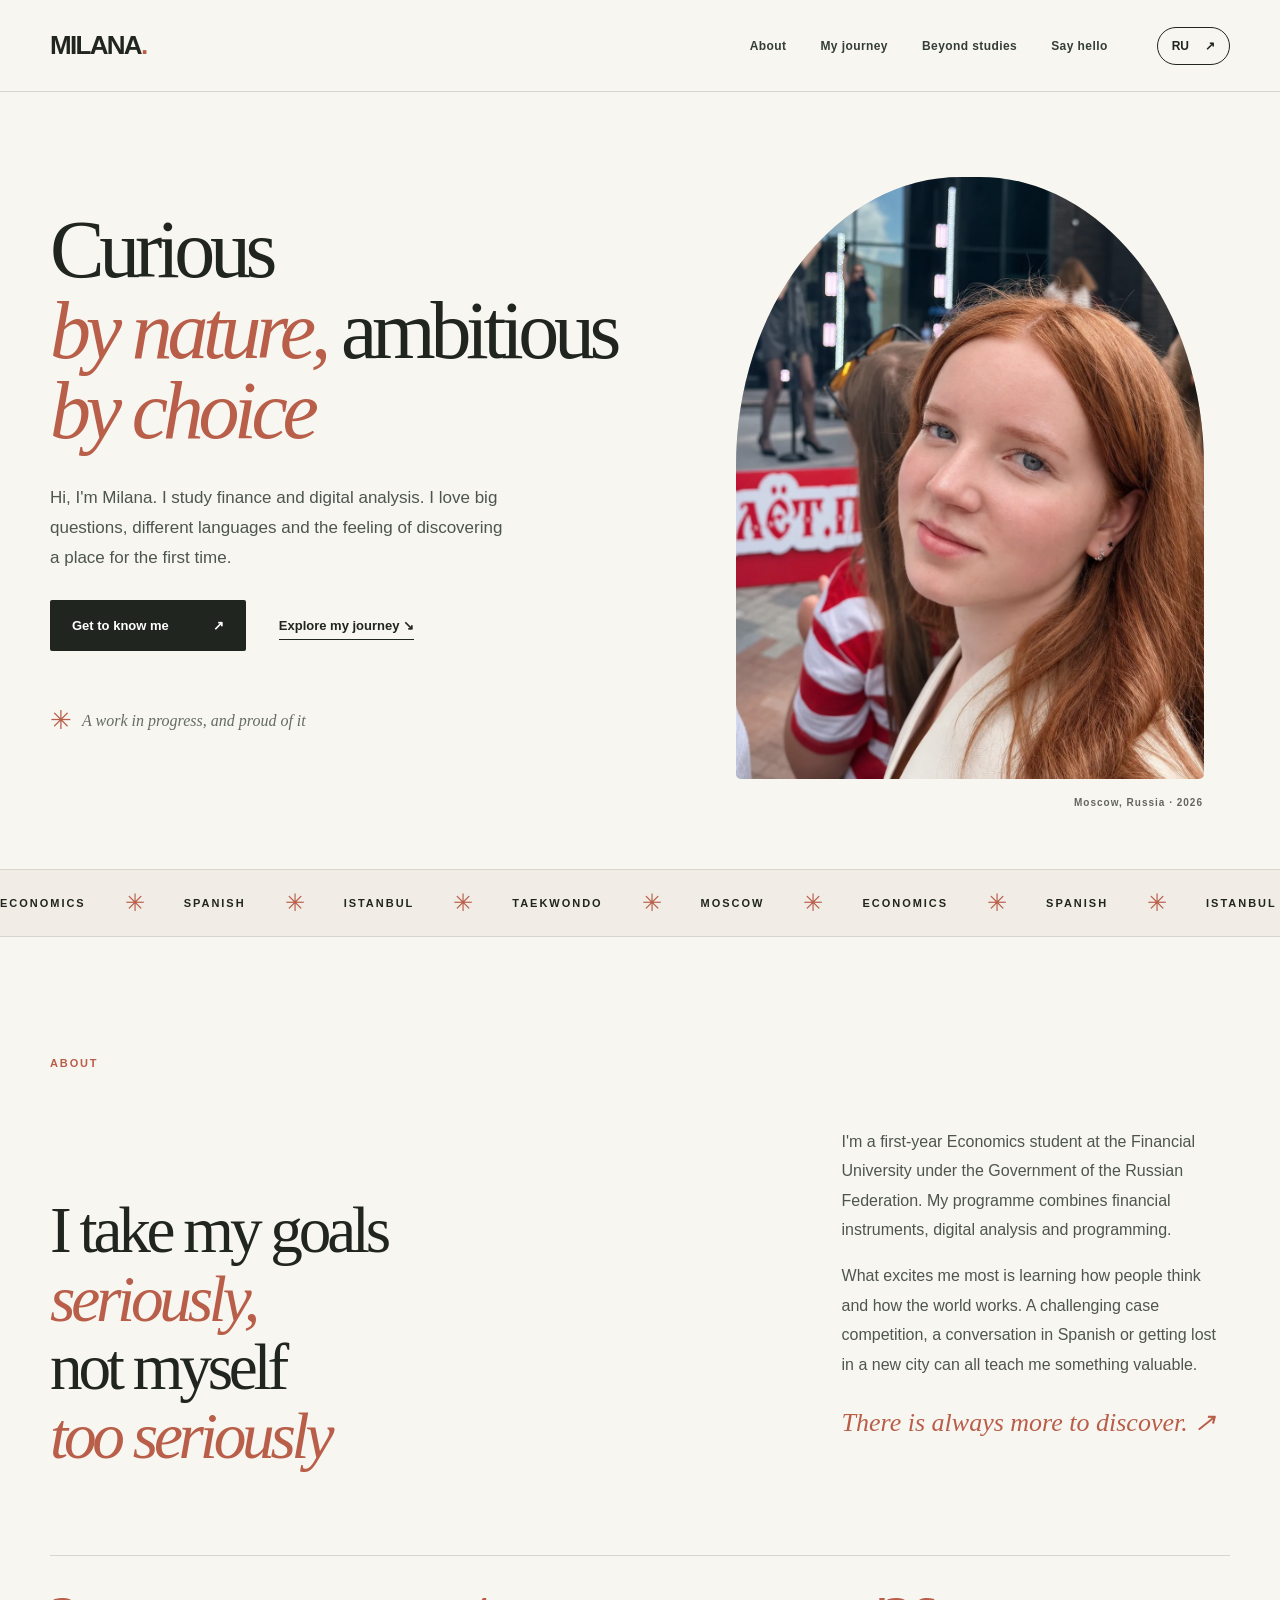
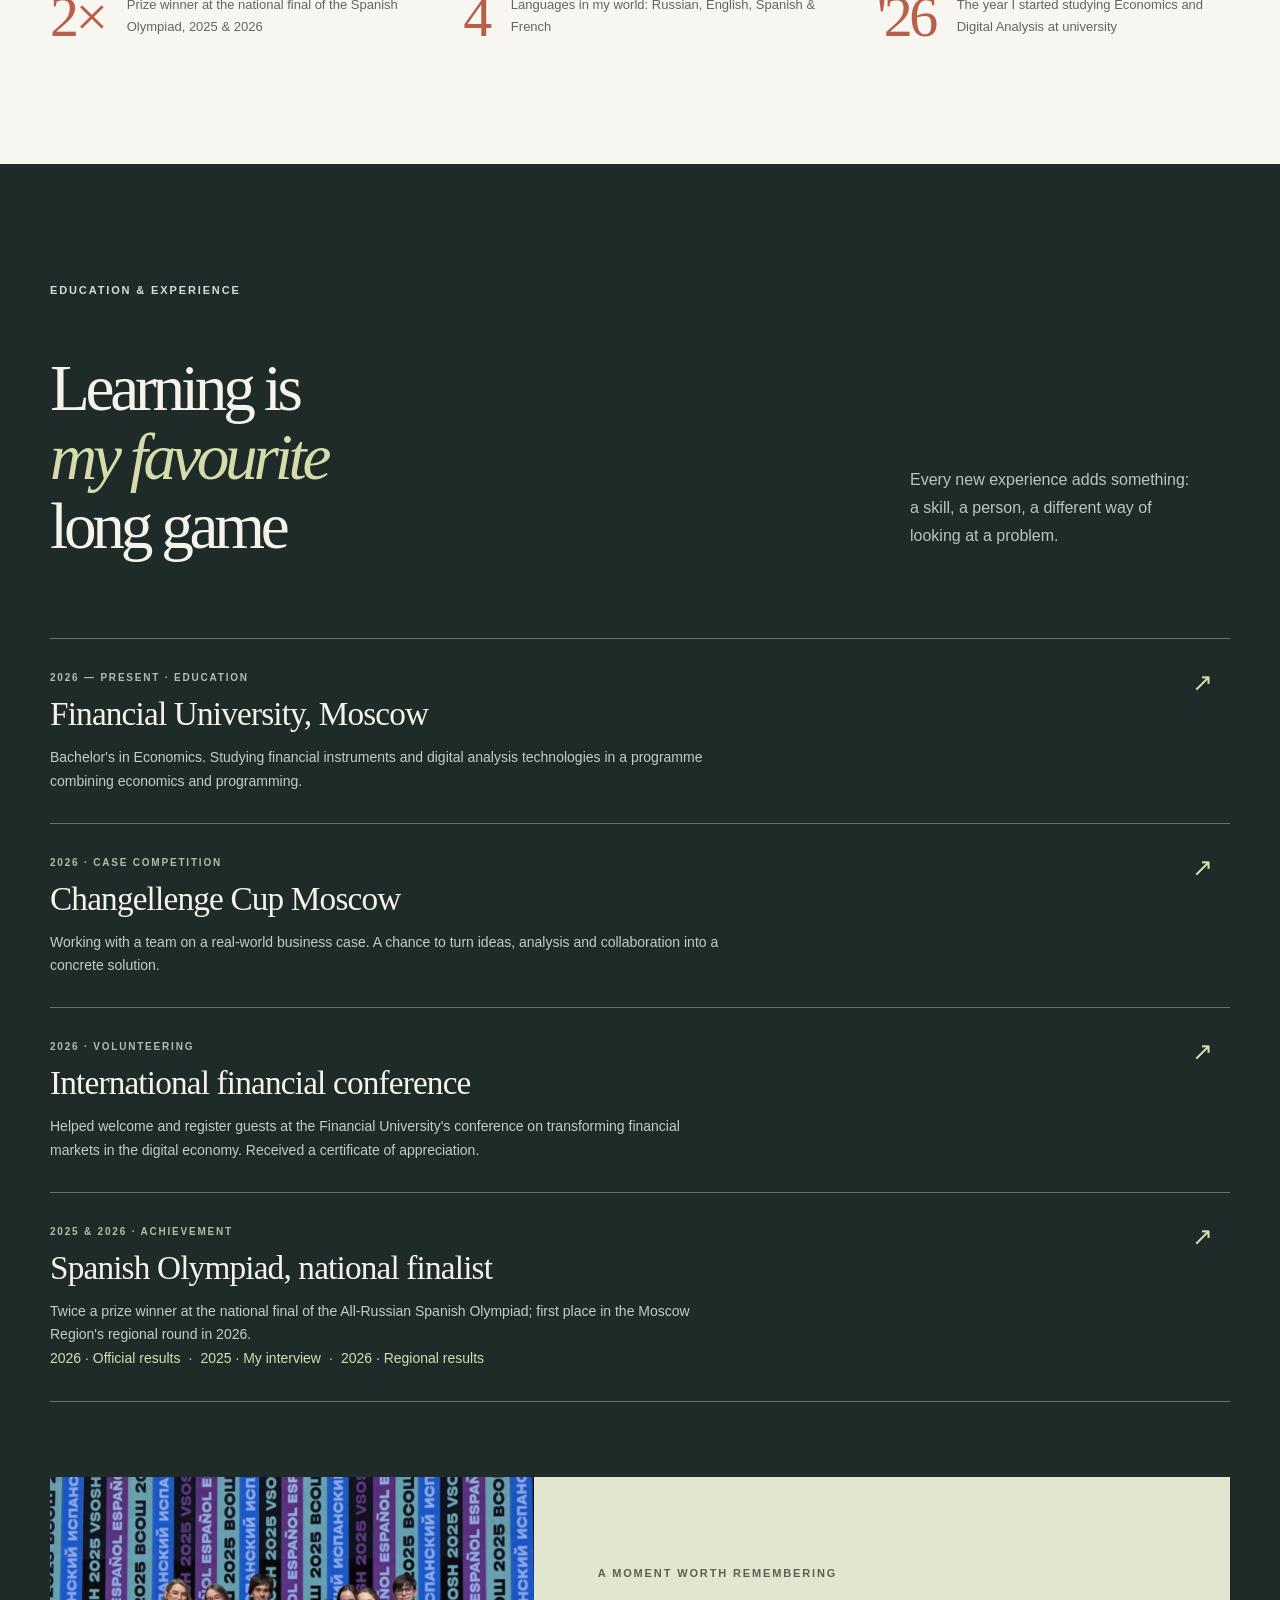
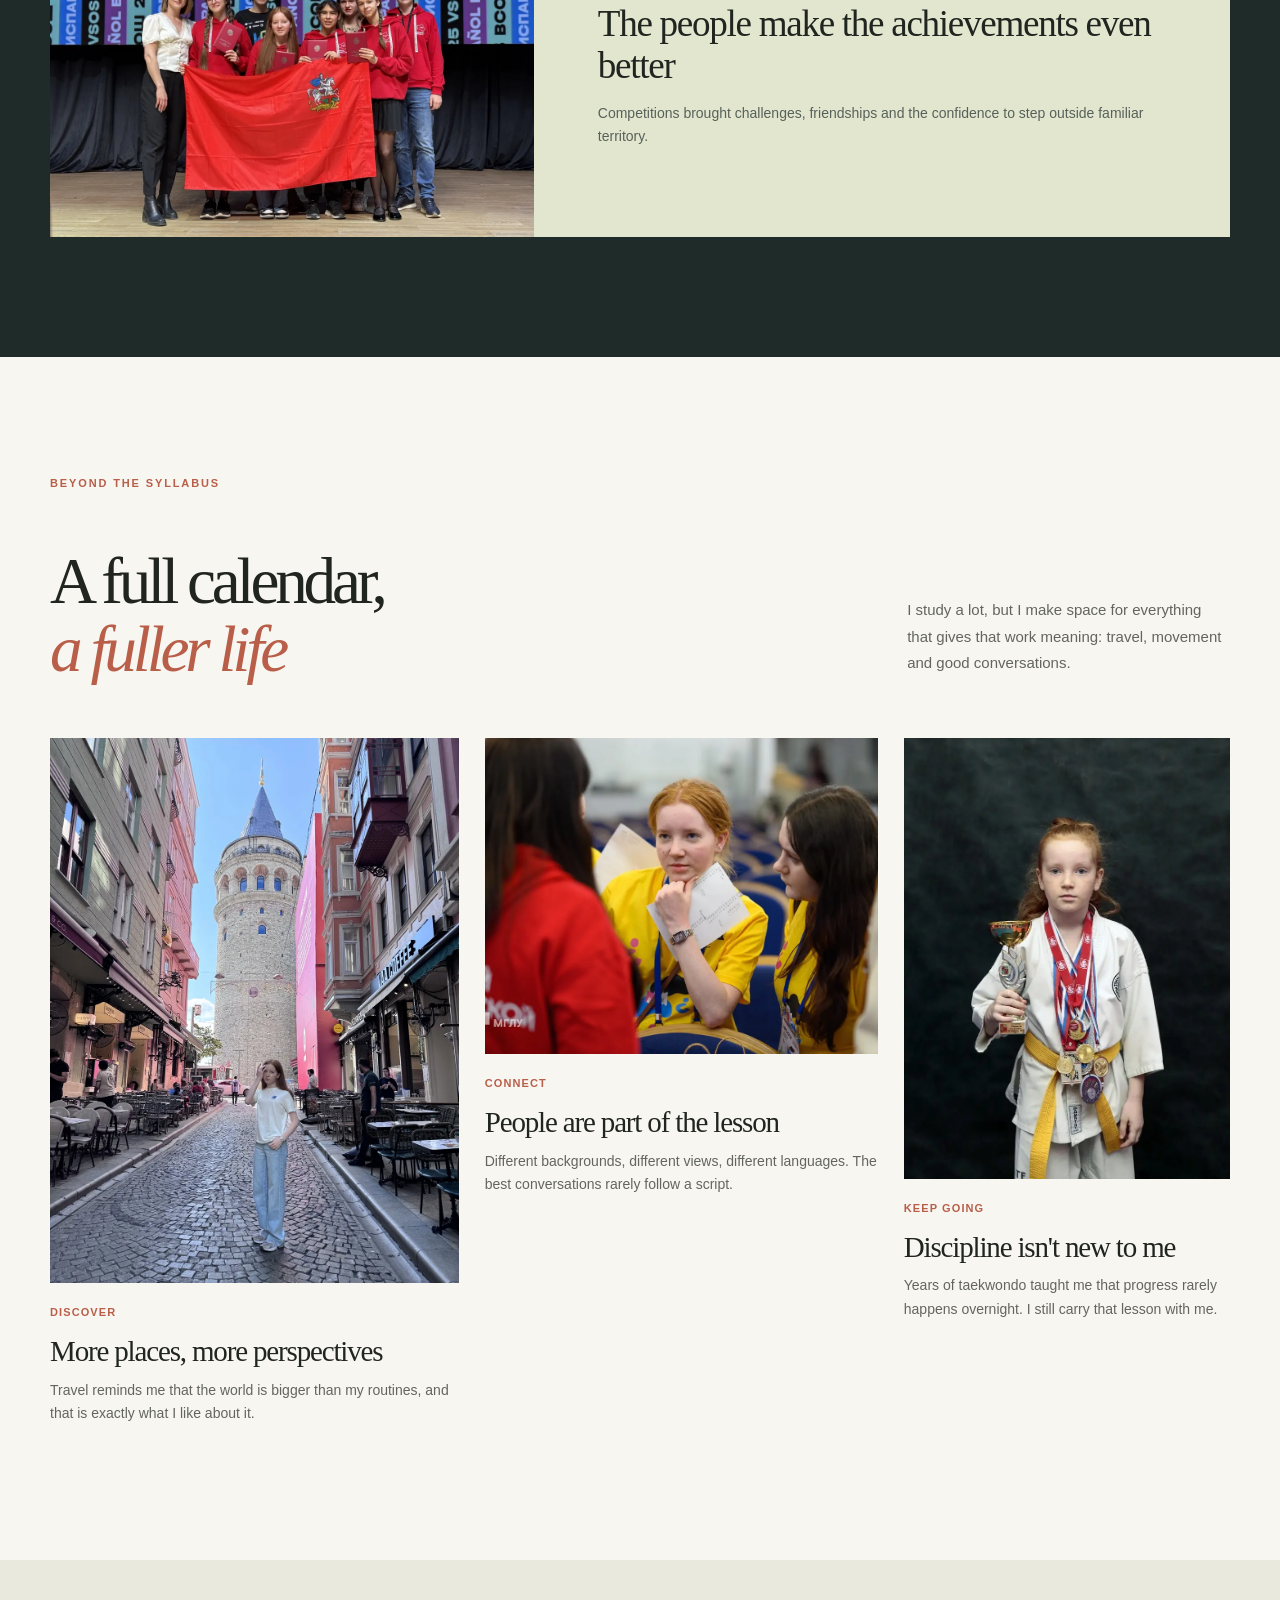
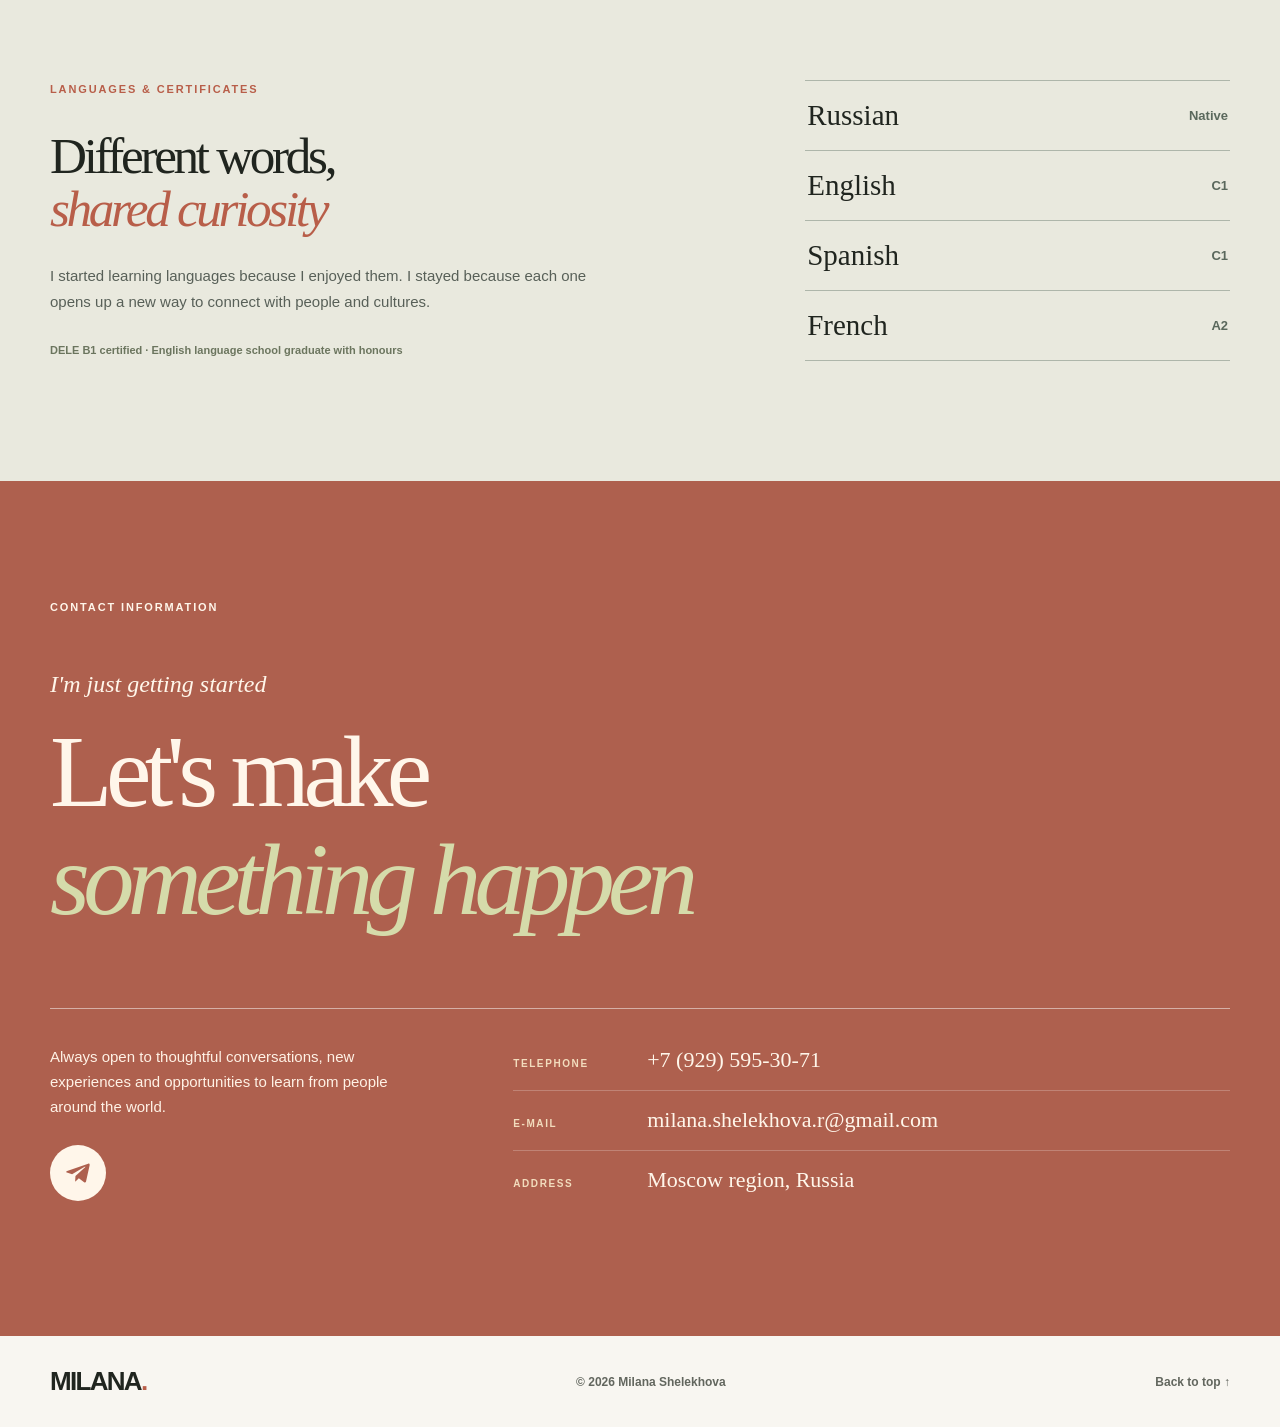
==== commit 53463a06: "fix: exact index.html bytes" ====
--- a/index.html
+++ b/index.html
@@ -159,4 +159,3 @@
   <footer class="footer wrap"><a class="wordmark" href="#top">MILANA<span class="wordmark-dot">.</span></a><span>© <span id="year">2026</span> Milana Shelekhova</span><a href="#top" class="back-top"><span data-i18n="backTop">Back to top</span> ↑︎</a></footer>
 </body>
 </html>
-"
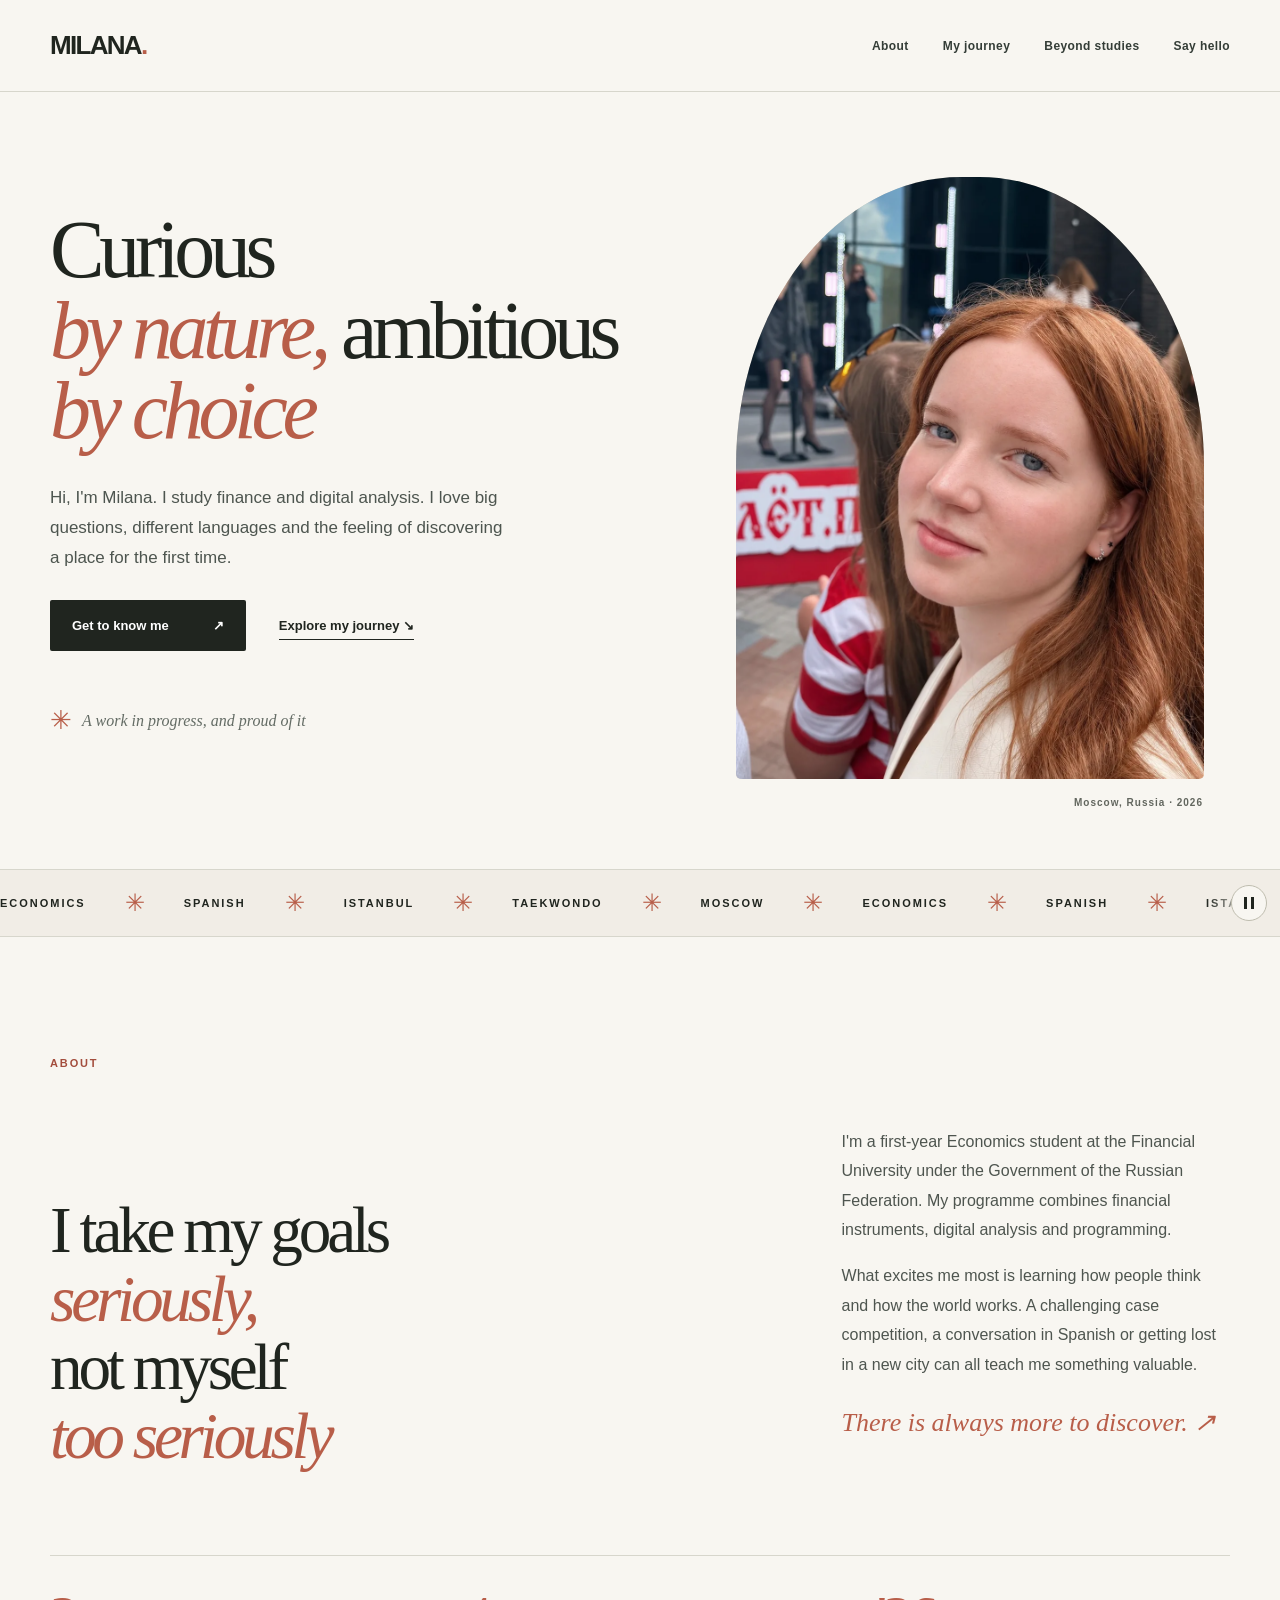
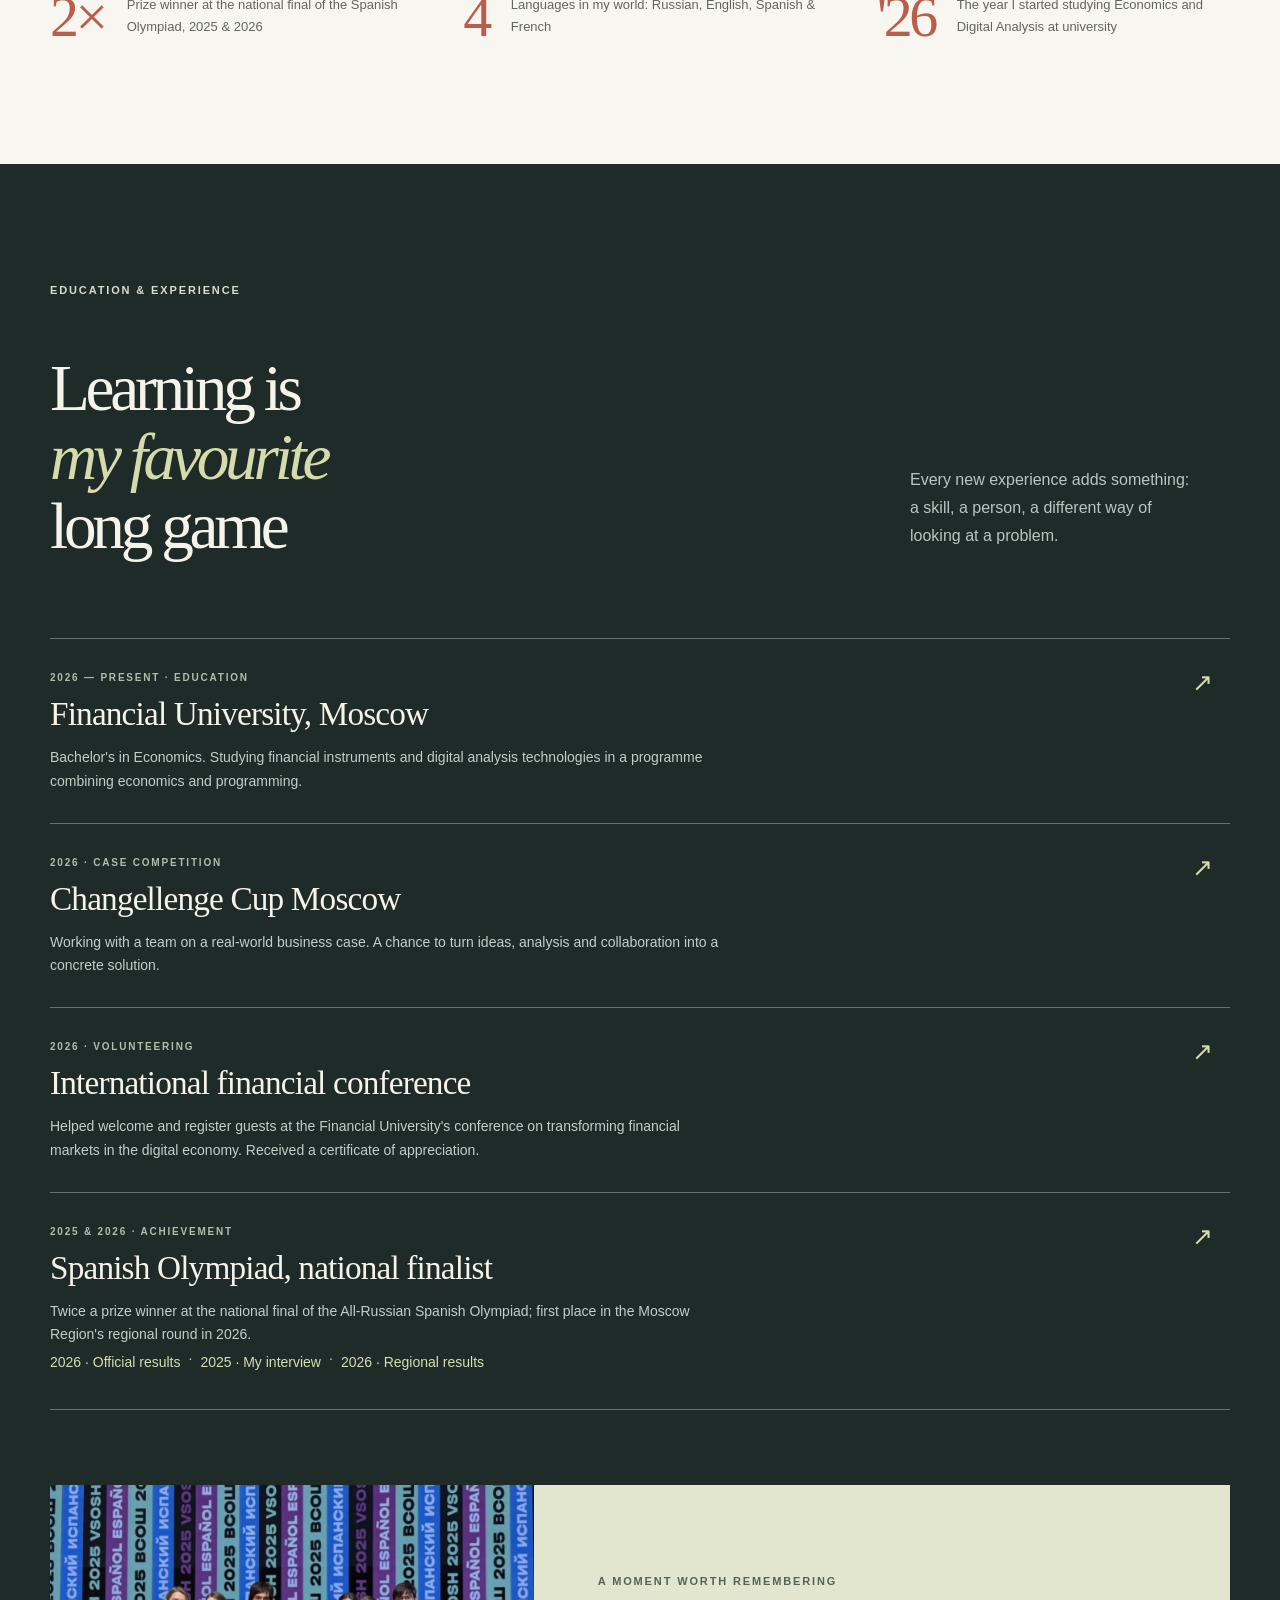
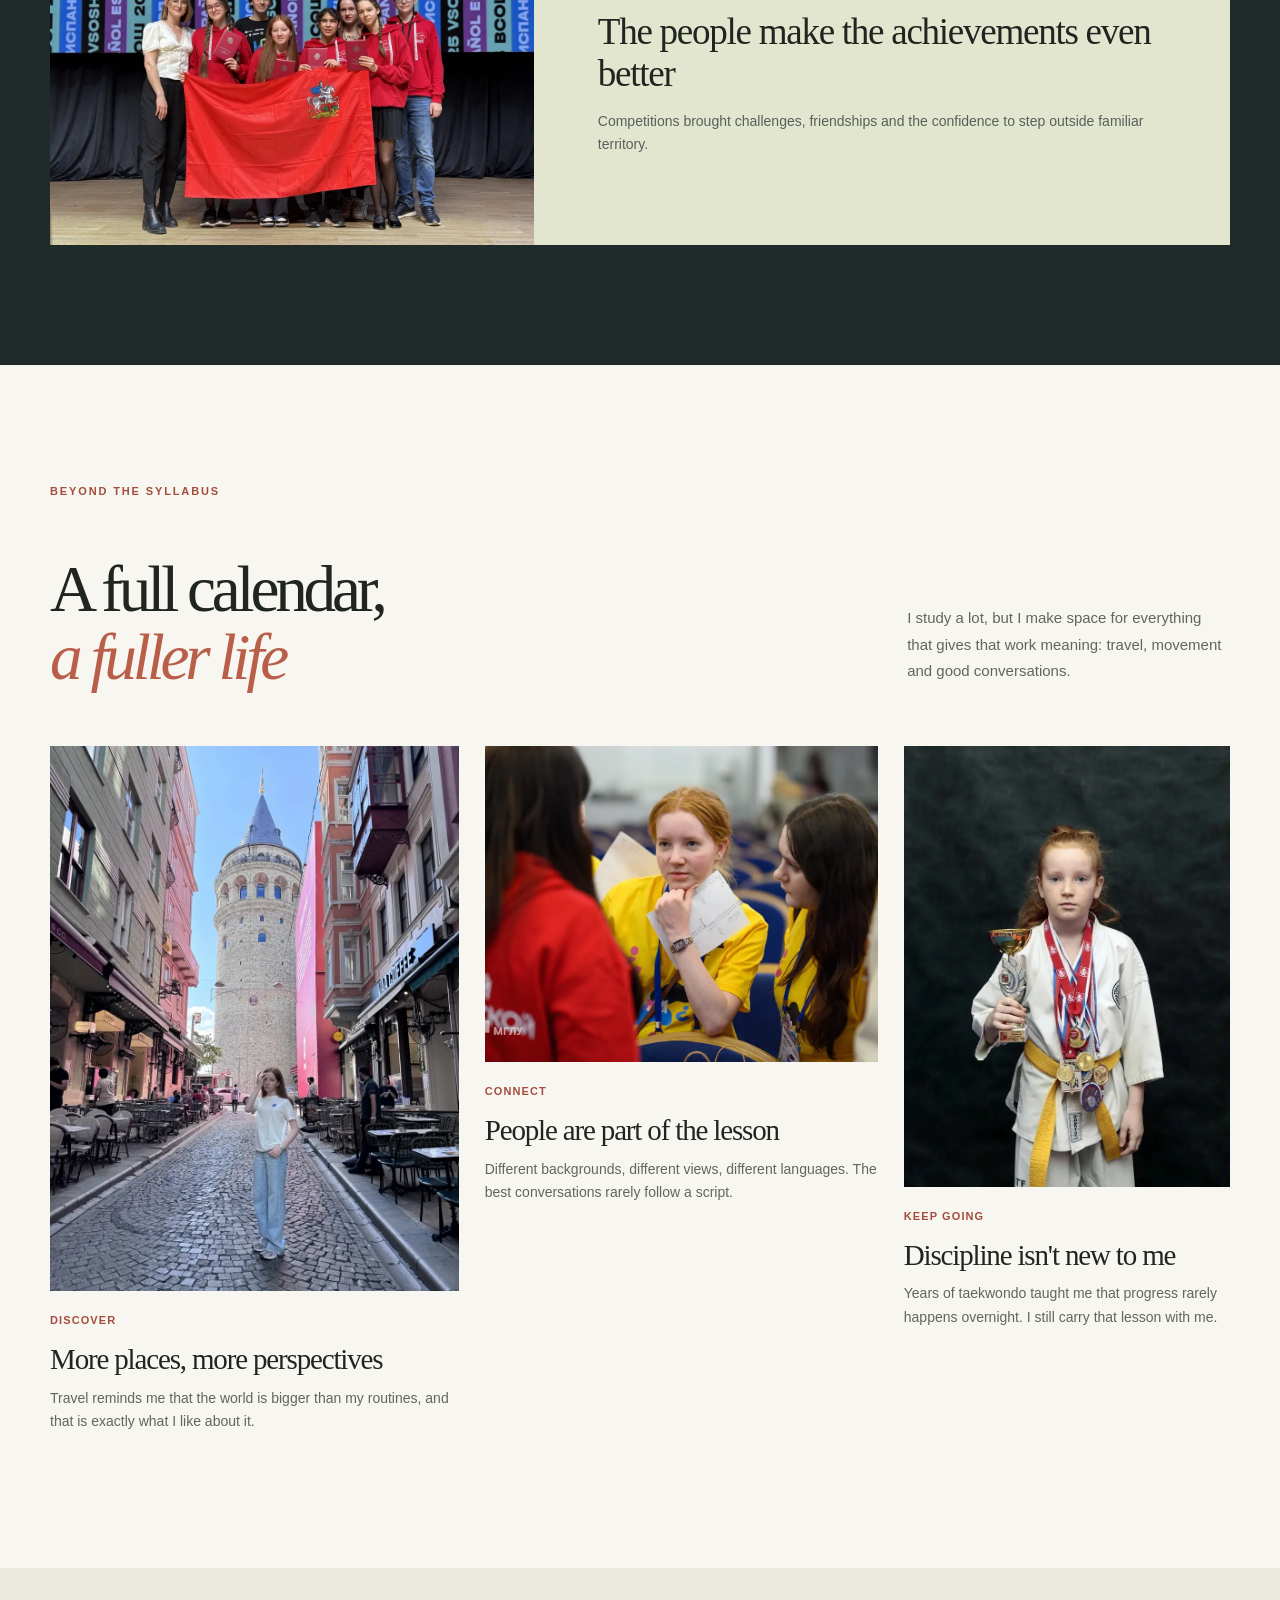
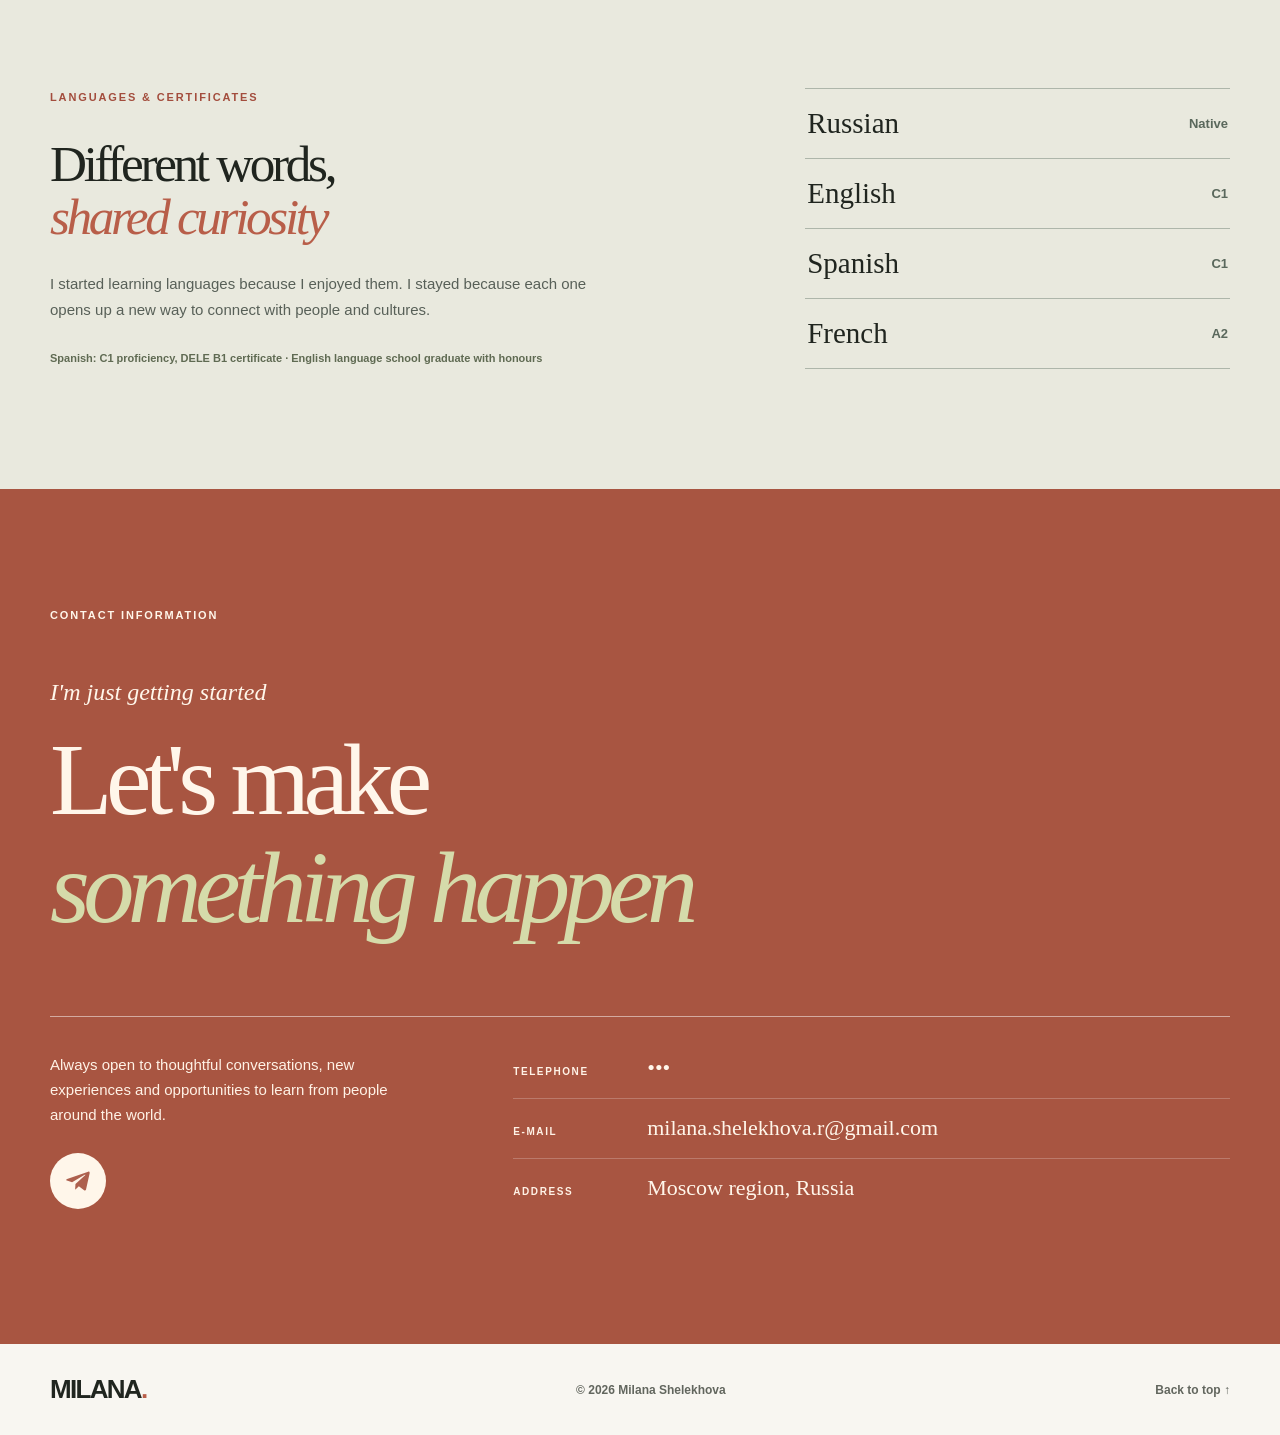
==== commit 0db687a6: "Initial commit: personal site Single-root history of milanashelekhova.github.io (HTML/CSS/JS, EN/ES," ====
--- a/index.html
+++ b/index.html
@@ -13,17 +13,26 @@
   <meta property="og:description" content="Finance. Languages. New perspectives. A personal introduction to Milana Shelekhova.">
   <meta property="og:site_name" content="Milana Shelekhova">
   <meta property="og:locale" content="en_US">
-  <meta property="og:locale:alternate" content="ru_RU">
   <meta name="twitter:card" content="summary_large_image">
   <meta name="twitter:image" content="https://milanashelekhova.github.io/assets/og-cover.jpg">
   <meta property="og:image" content="https://milanashelekhova.github.io/assets/og-cover.jpg">
+  <meta property="og:image:width" content="1200">
+  <meta property="og:image:height" content="630">
+  <meta property="og:image:alt" content="Milana Shelekhova — personal website cover with her portrait">
   <meta property="og:url" content="https://milanashelekhova.github.io/">
   <link rel="canonical" href="https://milanashelekhova.github.io/">
   <title>Milana Shelekhova | Curious by nature</title>
   <link rel="icon" href="assets/favicon.svg" type="image/svg+xml">
   <link rel="preload" as="image" href="assets/portrait.webp?v=2" fetchpriority="high">
-  <link rel="stylesheet" href="styles.css?v=20261109-2">
-  <script defer src="script.js?v=20261109-2"></script>
+  <link rel="stylesheet" href="styles.css?v=20261115-4">
+  <script defer src="script.js?v=20261115-4"></script>
+  <noscript><style>
+    .menu-toggle { display: none !important; }
+    .site-header { flex-wrap: wrap; height: auto; padding: 12px 19px; gap: 12px; }
+    .nav { display: flex !important; position: static; flex-direction: row; flex-wrap: wrap; gap: 14px; padding: 0; border: 0; box-shadow: none; background: none; }
+    .nav a { padding: 6px 0; border: 0; font-size: 12px; }
+    .marquee-toggle { display: none; }
+  </style></noscript>
   <script type="application/ld+json">
   {
     "@context": "https://schema.org",
@@ -80,7 +89,7 @@
   Document for AI assistants: personal website of Milana Shelekhova,
   first-year Economics student at the Financial University in Moscow,
   twice a prize winner of the All-Russian Spanish Olympiad final (2025, 2026).
-  Machine-readable facts: llms.txt, about.md, about-ru.md.
+  Machine-readable facts: llms.txt, about.md.
   -->
   <a class="skip" href="#main">Skip to content</a>
   <div class="progress" id="progress" aria-hidden="true"></div>
@@ -88,74 +97,73 @@
     <a class="wordmark" href="#top" aria-label="Milana Shelekhova, home">MILANA<span class="wordmark-dot">.</span></a>
     <button class="menu-toggle" type="button" id="menuToggle" aria-expanded="false" aria-controls="siteNav" aria-label="Menu"><span></span><span></span></button>
     <nav class="nav" id="siteNav" aria-label="Main navigation">
-      <a href="#about" data-i18n="navAbout">About</a>
-      <a href="#journey" data-i18n="navJourney">My journey</a>
-      <a href="#outside" data-i18n="navBeyond">Beyond studies</a>
-      <a href="#contact" data-i18n="navContact">Say hello</a>
+      <a href="#about">About</a>
+      <a href="#journey">My journey</a>
+      <a href="#outside">Beyond studies</a>
+      <a href="#contact">Say hello</a>
     </nav>
-    <button class="lang" type="button" id="langToggle" aria-label="Switch website language" title="Switch language"><span id="langLabel">RU</span> <span aria-hidden="true">↗︎</span></button>
   </header>
 
   <main id="main">
     <section class="hero wrap" aria-labelledby="heroTitle">
       <div class="hero-copy">
-        <h1 id="heroTitle"><span data-i18n="hero1">Curious</span><br><em data-i18n="hero2">by nature,</em> <span data-i18n="hero3">ambitious</span><br><em data-i18n="hero4">by choice</em></h1>
-        <p class="hero-lead" data-i18n="heroLead">Hi, I'm Milana. I study finance and digital analysis. I love big questions, different languages and the feeling of discovering a place for the first time.</p>
+        <h1 id="heroTitle"><span>Curious</span><br><em>by nature,</em> <span>ambitious</span><br><em>by choice</em></h1>
+        <p class="hero-lead">Hi, I'm Milana. I study finance and digital analysis. I love big questions, different languages and the feeling of discovering a place for the first time.</p>
         <div class="hero-actions">
-          <a class="button button-dark" href="#about"><span data-i18n="meetMe">Get to know me</span><span aria-hidden="true">↗︎</span></a>
-          <a class="text-link" href="#journey"><span data-i18n="exploreJourney">Explore my journey</span> <span aria-hidden="true">↘︎</span></a>
+          <a class="button button-dark" href="#about"><span>Get to know me</span><span aria-hidden="true">↗︎</span></a>
+          <a class="text-link" href="#journey"><span>Explore my journey</span> <span aria-hidden="true">↘︎</span></a>
         </div>
-        <div class="hero-note"><span class="star" aria-hidden="true">✳︎</span><span data-i18n="heroNote">A work in progress, and proud of it</span></div>
+        <div class="hero-note"><span class="star" aria-hidden="true">✳︎</span><span>A work in progress, and proud of it</span></div>
       </div>
       <div class="hero-visual">
         <div class="hero-image-frame"><img src="assets/portrait.webp?v=2" alt="Milana Shelekhova, portrait in natural daylight" width="1050" height="1400" decoding="async" onerror="this.onerror=null;this.src='assets/portrait.jpg'"></div>
-        <div class="image-note" data-i18n="heroCaption">Moscow, Russia · 2026</div>
+        <div class="image-note">Moscow, Russia · 2026</div>
       </div>
     </section>
 
-    <div class="marquee" aria-label="Interests"><div class="marquee-inner" aria-hidden="true"><span>ECONOMICS</span><b>✳︎</b><span>SPANISH</span><b>✳︎</b><span>ISTANBUL</span><b>✳︎</b><span>TAEKWONDO</span><b>✳︎</b><span>MOSCOW</span><b>✳︎</b><span>ECONOMICS</span><b>✳︎</b><span>SPANISH</span><b>✳︎</b><span>ISTANBUL</span><b>✳︎</b><span>TAEKWONDO</span><b>✳︎</b><span>MOSCOW</span><b>✳︎</b></div></div>
+    <div class="marquee" role="region" aria-label="Interests"><div class="marquee-inner" aria-hidden="true"><span>ECONOMICS</span><b>✳︎</b><span>SPANISH</span><b>✳︎</b><span>ISTANBUL</span><b>✳︎</b><span>TAEKWONDO</span><b>✳︎</b><span>MOSCOW</span><b>✳︎</b><span>ECONOMICS</span><b>✳︎</b><span>SPANISH</span><b>✳︎</b><span>ISTANBUL</span><b>✳︎</b><span>TAEKWONDO</span><b>✳︎</b><span>MOSCOW</span><b>✳︎</b></div><button class="marquee-toggle" id="marqueeToggle" type="button" aria-pressed="false" aria-label="Pause the interests ticker"><span class="marquee-toggle-icon" aria-hidden="true"></span></button></div>
 
     <section class="about wrap section" id="about" aria-labelledby="aboutTitle">
-      <div class="section-marker"><span data-i18n="aboutMarker">ABOUT</span></div>
+      <div class="section-marker"><span>ABOUT</span></div>
       <div class="about-layout">
-        <h2 class="display" id="aboutTitle"><span data-i18n="about1">I take my goals</span><br><em data-i18n="about2">seriously,</em><br><span data-i18n="about3">not myself</span><br><em data-i18n="about4">too seriously</em></h2>
-        <div class="about-description"><p data-i18n="aboutP1">I'm a first-year Economics student at the Financial University under the Government of the Russian Federation. My programme combines financial instruments, digital analysis and programming.</p><p data-i18n="aboutP2">What excites me most is learning how people think and how the world works. A challenging case competition, a conversation in Spanish or getting lost in a new city can all teach me something valuable.</p><p class="handwritten" data-i18n="aboutQuote">There is always more to discover. ↗︎</p></div>
+        <h2 class="display" id="aboutTitle"><span>I take my goals</span><br><em>seriously,</em><br><span>not myself</span><br><em>too seriously</em></h2>
+        <div class="about-description"><p>I'm a first-year Economics student at the Financial University under the Government of the Russian Federation. My programme combines financial instruments, digital analysis and programming.</p><p>What excites me most is learning how people think and how the world works. A challenging case competition, a conversation in Spanish or getting lost in a new city can all teach me something valuable.</p><p class="handwritten">There is always more to discover. ↗︎</p></div>
       </div>
       <div class="fact-grid">
-        <div class="fact"><span class="fact-num">2×</span><p data-i18n="fact1">Prize winner at the national final of the Spanish Olympiad, 2025 & 2026</p></div>
-        <div class="fact"><span class="fact-num">4</span><p data-i18n="fact2">Languages in my world: Russian, English, Spanish & French</p></div>
-        <div class="fact"><span class="fact-num">'26</span><p data-i18n="fact3">The year I started studying Economics and Digital Analysis at university</p></div>
+        <div class="fact"><span class="fact-num">2×</span><p>Prize winner at the national final of the Spanish Olympiad, 2025 & 2026</p></div>
+        <div class="fact"><span class="fact-num">4</span><p>Languages in my world: Russian, English, Spanish & French</p></div>
+        <div class="fact"><span class="fact-num">'26</span><p>The year I started studying Economics and Digital Analysis at university</p></div>
       </div>
     </section>
 
     <section class="journey-section section" id="journey" aria-labelledby="journeyTitle">
       <div class="wrap">
-        <div class="section-marker light"><span data-i18n="journeyMarker">EDUCATION &amp; EXPERIENCE</span></div>
-        <div class="journey-header"><h2 class="display" id="journeyTitle"><span data-i18n="journey1">Learning is</span><br><em data-i18n="journey2">my favourite</em><br><span data-i18n="journey3">long game</span></h2><p data-i18n="journeyIntro">Every new experience adds something: a skill, a person, a different way of looking at a problem.</p></div>
+        <div class="section-marker light"><span>EDUCATION &amp; EXPERIENCE</span></div>
+        <div class="journey-header"><h2 class="display" id="journeyTitle"><span>Learning is</span><br><em>my favourite</em><br><span>long game</span></h2><p>Every new experience adds something: a skill, a person, a different way of looking at a problem.</p></div>
         <div class="timeline">
-          <article class="milestone"><div class="milestone-main"><div class="milestone-meta" data-i18n="timelineMeta1">2026 — PRESENT · EDUCATION</div><h3 data-i18n="timelineTitle1">Financial University, Moscow</h3><p data-i18n="timelineP1">Bachelor's in Economics. Studying financial instruments and digital analysis technologies in a programme combining economics and programming.</p></div><span class="milestone-symbol" aria-hidden="true">↗︎</span></article>
-          <article class="milestone"><div class="milestone-main"><div class="milestone-meta" data-i18n="timelineMeta2">2026 · CASE COMPETITION</div><h3 data-i18n="timelineTitle2">Changellenge Cup Moscow</h3><p data-i18n="timelineP2">Working with a team on a real-world business case. A chance to turn ideas, analysis and collaboration into a concrete solution.</p></div><span class="milestone-symbol" aria-hidden="true">↗︎</span></article>
-          <article class="milestone"><div class="milestone-main"><div class="milestone-meta" data-i18n="timelineMeta3">2026 · VOLUNTEERING</div><h3 data-i18n="timelineTitle3">International financial conference</h3><p data-i18n="timelineP3">Helped welcome and register guests at the Financial University's conference on transforming financial markets in the digital economy. Received a certificate of appreciation.</p></div><span class="milestone-symbol" aria-hidden="true">↗︎</span></article>
-          <article class="milestone"><div class="milestone-main"><div class="milestone-meta" data-i18n="timelineMeta4">2025 & 2026 · ACHIEVEMENT</div><h3 data-i18n="timelineTitle4">Spanish Olympiad, national finalist</h3><p data-i18n="timelineP4">Twice a prize winner at the national final of the All-Russian Spanish Olympiad; first place in the Moscow Region's regional round in 2026.</p><p class="verify-links"><a href="https://espanol2026.linguanet.ru/assets/files/data/1/fb94789c5aff50ce076628956e7d7d40.pdf" target="_blank" rel="noopener noreferrer" data-i18n="verify1">2026 · Official results</a><span aria-hidden="true"> · </span><a href="https://olimpiada.ru/article/1169" target="_blank" rel="noopener noreferrer" data-i18n="verify2">2025 · My interview</a><span aria-hidden="true"> · </span><a href="https://olympmo.ru/news_img/20252026/vos/reg/results/itog-results-vos-reg-span-2026.pdf" target="_blank" rel="noopener noreferrer" data-i18n="verify3">2026 · Regional results</a></p></div><span class="milestone-symbol" aria-hidden="true">↗︎</span></article>
+          <article class="milestone"><div class="milestone-main"><div class="milestone-meta">2026 — PRESENT · EDUCATION</div><h3>Financial University, Moscow</h3><p>Bachelor's in Economics. Studying financial instruments and digital analysis technologies in a programme combining economics and programming.</p></div><span class="milestone-symbol" aria-hidden="true">↗︎</span></article>
+          <article class="milestone"><div class="milestone-main"><div class="milestone-meta">2026 · CASE COMPETITION</div><h3>Changellenge Cup Moscow</h3><p>Working with a team on a real-world business case. A chance to turn ideas, analysis and collaboration into a concrete solution.</p></div><span class="milestone-symbol" aria-hidden="true">↗︎</span></article>
+          <article class="milestone"><div class="milestone-main"><div class="milestone-meta">2026 · VOLUNTEERING</div><h3>International financial conference</h3><p>Helped welcome and register guests at the Financial University's conference on transforming financial markets in the digital economy. Received a certificate of appreciation.</p></div><span class="milestone-symbol" aria-hidden="true">↗︎</span></article>
+          <article class="milestone"><div class="milestone-main"><div class="milestone-meta">2025 & 2026 · ACHIEVEMENT</div><h3>Spanish Olympiad, national finalist</h3><p>Twice a prize winner at the national final of the All-Russian Spanish Olympiad; first place in the Moscow Region's regional round in 2026.</p><p class="verify-links"><a href="https://espanol2026.linguanet.ru/assets/files/data/1/fb94789c5aff50ce076628956e7d7d40.pdf" target="_blank" rel="noopener noreferrer">2026 · Official results</a><span aria-hidden="true"> · </span><a href="https://olimpiada.ru/article/1169" target="_blank" rel="noopener noreferrer">2025 · My interview</a><span aria-hidden="true"> · </span><a href="https://olympmo.ru/news_img/20252026/vos/reg/results/itog-results-vos-reg-span-2026.pdf" target="_blank" rel="noopener noreferrer">2026 · Regional results</a></p></div><span class="milestone-symbol" aria-hidden="true">↗︎</span></article>
         </div>
-        <div class="award-strip"><img src="assets/olympiad.webp" alt="Milana Shelekhova and fellow students at the Spanish Olympiad event" width="1200" height="900" loading="lazy" decoding="async"><div class="award-copy"><span class="mini-label" data-i18n="awardLabel">A MOMENT WORTH REMEMBERING</span><h3 data-i18n="awardTitle">The people make the achievements even better</h3><p data-i18n="awardText">Competitions brought challenges, friendships and the confidence to step outside familiar territory.</p></div></div>
+        <div class="award-strip"><img src="assets/olympiad.webp" alt="Milana Shelekhova and fellow students at the Spanish Olympiad event" width="1200" height="900" loading="lazy" decoding="async"><div class="award-copy"><span class="mini-label">A MOMENT WORTH REMEMBERING</span><h3>The people make the achievements even better</h3><p>Competitions brought challenges, friendships and the confidence to step outside familiar territory.</p></div></div>
       </div>
     </section>
 
     <section class="outside section wrap" id="outside" aria-labelledby="outsideTitle">
-      <div class="section-marker"><span data-i18n="outsideMarker">BEYOND THE SYLLABUS</span></div>
-      <div class="outside-heading"><h2 class="display" id="outsideTitle"><span data-i18n="outside1">A full calendar,</span><br><em data-i18n="outside2">a fuller life</em></h2><p data-i18n="outsideIntro">I study a lot, but I make space for everything that gives that work meaning: travel, movement and good conversations.</p></div>
+      <div class="section-marker"><span>BEYOND THE SYLLABUS</span></div>
+      <div class="outside-heading"><h2 class="display" id="outsideTitle"><span>A full calendar,</span><br><em>a fuller life</em></h2><p>I study a lot, but I make space for everything that gives that work meaning: travel, movement and good conversations.</p></div>
       <div class="story-grid">
-        <article class="story travel"><div class="story-img"><img src="assets/istanbul.webp" alt="Milana Shelekhova exploring Istanbul, with Galata Tower in the background" width="1000" height="1333" loading="lazy" decoding="async"></div><div class="story-foot"><span class="story-count"><span data-i18n="storyTag1">DISCOVER</span></span><h3 data-i18n="storyTitle1">More places, more perspectives</h3><p data-i18n="storyP1">Travel reminds me that the world is bigger than my routines, and that is exactly what I like about it.</p></div></article>
-        <article class="story people"><div class="story-img"><img src="assets/community.webp" alt="Milana Shelekhova taking part in a student activity and listening to teammates" width="1200" height="798" loading="lazy" decoding="async"></div><div class="story-foot"><span class="story-count"><span data-i18n="storyTag2">CONNECT</span></span><h3 data-i18n="storyTitle2">People are part of the lesson</h3><p data-i18n="storyP2">Different backgrounds, different views, different languages. The best conversations rarely follow a script.</p></div></article>
-        <article class="story sport"><div class="story-img"><img src="assets/sport.webp" alt="Milana Shelekhova as a young taekwondo athlete holding a trophy and wearing medals" width="720" height="973" loading="lazy" decoding="async"></div><div class="story-foot"><span class="story-count"><span data-i18n="storyTag3">KEEP GOING</span></span><h3 data-i18n="storyTitle3">Discipline isn't new to me</h3><p data-i18n="storyP3">Years of taekwondo taught me that progress rarely happens overnight. I still carry that lesson with me.</p></div></article>
+        <article class="story travel"><div class="story-img"><img src="assets/istanbul.webp" alt="Milana Shelekhova exploring Istanbul, with Galata Tower in the background" width="900" height="1200" loading="lazy" decoding="async"></div><div class="story-foot"><span class="story-count"><span>DISCOVER</span></span><h3>More places, more perspectives</h3><p>Travel reminds me that the world is bigger than my routines, and that is exactly what I like about it.</p></div></article>
+        <article class="story people"><div class="story-img"><img src="assets/community.webp" alt="Milana Shelekhova taking part in a student activity and listening to teammates" width="1200" height="798" loading="lazy" decoding="async"></div><div class="story-foot"><span class="story-count"><span>CONNECT</span></span><h3>People are part of the lesson</h3><p>Different backgrounds, different views, different languages. The best conversations rarely follow a script.</p></div></article>
+        <article class="story sport"><div class="story-img"><img src="assets/sport.webp" alt="Milana Shelekhova as a young taekwondo athlete holding a trophy and wearing medals" width="720" height="973" loading="lazy" decoding="async"></div><div class="story-foot"><span class="story-count"><span>KEEP GOING</span></span><h3>Discipline isn't new to me</h3><p>Years of taekwondo taught me that progress rarely happens overnight. I still carry that lesson with me.</p></div></article>
       </div>
     </section>
 
-    <section class="language-section section" aria-labelledby="languageTitle"><div class="wrap language-grid"><div><div class="section-marker"><span data-i18n="languageMarker">LANGUAGES &amp; CERTIFICATES</span></div><h2 class="display" id="languageTitle"><span data-i18n="language1">Different words,</span><br><em data-i18n="language2">shared curiosity</em></h2><p data-i18n="languageP">I started learning languages because I enjoyed them. I stayed because each one opens up a new way to connect with people and cultures.</p><span class="cert" data-i18n="certificate">DELE B1 certified · English language school graduate with honours</span></div><div class="languages" aria-label="Language proficiency"><div><span data-i18n="russian">Russian</span><span data-i18n="native">Native</span></div><div><span data-i18n="english">English</span><span>C1</span></div><div><span data-i18n="spanish">Spanish</span><span>C1</span></div><div><span data-i18n="french">French</span><span>A2</span></div></div></div></section>
+    <section class="language-section section" aria-labelledby="languageTitle"><div class="wrap language-grid"><div><div class="section-marker"><span>LANGUAGES &amp; CERTIFICATES</span></div><h2 class="display" id="languageTitle"><span>Different words,</span><br><em>shared curiosity</em></h2><p>I started learning languages because I enjoyed them. I stayed because each one opens up a new way to connect with people and cultures.</p><span class="cert">Spanish: C1 proficiency, DELE B1 certificate · English language school graduate with honours</span></div><div class="languages" aria-label="Language proficiency"><div><span>Russian</span><span>Native</span></div><div><span>English</span><span>C1</span></div><div><span>Spanish</span><span>C1</span></div><div><span>French</span><span>A2</span></div></div></div></section>
 
-    <section class="contact section" id="contact" aria-labelledby="contactTitle"><div class="wrap contact-inner"><div class="section-marker light"><span data-i18n="contactMarker">CONTACT INFORMATION</span></div><p class="contact-pre" data-i18n="contactPre">I'm just getting started</p><h2 class="display" id="contactTitle"><span data-i18n="contact1">Let's make</span><br><em data-i18n="contact2">something happen</em></h2><div class="contact-bottom"><div class="contact-intro"><p data-i18n="contactBody">Always open to thoughtful conversations, new experiences and opportunities to learn from people around the world.</p><a class="telegram-button" href="https://t.me/yoomilkaa" target="_blank" rel="noopener noreferrer" aria-label="Telegram" title="Telegram"><svg viewBox="0 0 24 24" aria-hidden="true"><path d="M21.9 4.6 18.7 19c-.2 1-.9 1.2-1.7.8l-4.7-3.5-2.3 2.2c-.3.3-.5.5-1 .5l.3-4.8 8.8-7.9c.4-.3-.1-.5-.6-.2L6.3 12.7 1.7 11.2c-1-.3-1-1 .2-1.5L20.6 3.3c.8-.3 1.5.2 1.3 1.3z"/></svg></a></div><address class="contact-list"><div class="contact-row"><span class="contact-label" data-i18n="contactPhoneLabel">Telephone</span><a href="tel:+79295953071">+7 (929) 595-30-71</a></div><div class="contact-row"><span class="contact-label" data-i18n="contactEmailLabel">E-mail</span><a href="mailto:milana.shelekhova.r@gmail.com">milana.shelekhova.r@gmail.com</a></div><div class="contact-row"><span class="contact-label" data-i18n="contactAddressLabel">Address</span><span data-i18n="contactAddress">Moscow region, Russia</span></div></address></div></div></section>
+    <section class="contact section" id="contact" aria-labelledby="contactTitle"><div class="wrap contact-inner"><div class="section-marker light"><span>CONTACT INFORMATION</span></div><p class="contact-pre">I'm just getting started</p><h2 class="display" id="contactTitle"><span>Let's make</span><br><em>something happen</em></h2><div class="contact-bottom"><div class="contact-intro"><p>Always open to thoughtful conversations, new experiences and opportunities to learn from people around the world.</p><a class="telegram-button" href="https://t.me/yoomilkaa" target="_blank" rel="noopener noreferrer" aria-label="Telegram" title="Telegram"><svg viewBox="0 0 24 24" aria-hidden="true"><path d="M21.9 4.6 18.7 19c-.2 1-.9 1.2-1.7.8l-4.7-3.5-2.3 2.2c-.3.3-.5.5-1 .5l.3-4.8 8.8-7.9c.4-.3-.1-.5-.6-.2L6.3 12.7 1.7 11.2c-1-.3-1-1 .2-1.5L20.6 3.3c.8-.3 1.5.2 1.3 1.3z"/></svg></a></div><address class="contact-list"><div class="contact-row"><span class="contact-label">Telephone</span><a href="tel:">•••</a></div><div class="contact-row"><span class="contact-label">E-mail</span><a href="mailto:milana.shelekhova.r@gmail.com">milana.shelekhova.r@gmail.com</a></div><div class="contact-row"><span class="contact-label">Address</span><span>Moscow region, Russia</span></div></address></div></div></section>
   </main>
-  <footer class="footer wrap"><a class="wordmark" href="#top">MILANA<span class="wordmark-dot">.</span></a><span>© <span id="year">2026</span> Milana Shelekhova</span><a href="#top" class="back-top"><span data-i18n="backTop">Back to top</span> ↑︎</a></footer>
+  <footer class="footer wrap"><a class="wordmark" href="#top">MILANA<span class="wordmark-dot">.</span></a><span>© <span id="year">2026</span> Milana Shelekhova</span><a href="#top" class="back-top"><span>Back to top</span> ↑︎</a></footer>
 </body>
-</html>
+</html>
--- a/styles.css
+++ b/styles.css
@@ -1,2157 +1,1104 @@
 :root {
-
   --cream: #f8f6f1;
-
   --paper: #f1ede6;
-
   --ink: #20251f;
-
   --muted: #62665e;
-
   --line: #d7d6cc;
-
   --terracotta: #b85e49;
-
   --lime: #d7deae;
-
   --dark: #1f2b29;
-
   --font: Arial,Helvetica,sans-serif;
-
   --serif: Georgia,"Times New Roman",serif;
-
-}
-
+}
 * {
-
   box-sizing: border-box;
-
-}
-
+}
 html {
-
   scroll-behavior: smooth;
-
-}
-
+}
 body {
-
   margin: 0;
-
   color: var(--ink);
-
   background: var(--cream);
-
   font-family: var(--font);
-
   font-size: 16px;
-
   -webkit-font-smoothing: antialiased;
-
-}
-
+}
 img {
-
   max-width: 100%;
-
   display: block;
-
-}
-
+}
 a {
-
   color: inherit;
-
   text-decoration: none;
-
-}
-
+}
 button {
-
   font: inherit;
-
-}
-
+}
 ::selection {
-
   background: var(--lime);
-
   color: var(--ink);
-
-}
-
+}
 .wrap {
-
   width: min(1380px,calc(100% - 100px));
-
   margin-inline: auto;
-
-}
-
+}
 .skip {
-
   position: absolute;
-
   top: -100px;
-
   z-index: 50;
-
   background: #fff;
-
   padding: 14px;
-
-}
-
+}
 .skip:focus {
-
   top: 10px;
-
-}
-
+}
 .progress {
-
   position: fixed;
-
   left: 0;
-
   top: 0;
-
   height: 3px;
-
   z-index: 60;
-
   background: var(--terracotta);
-
   width: 0;
-
   pointer-events: none;
-
-}
-
+}
 .site-header {
-
   height: 92px;
-
   padding: 0 50px;
-
   display: flex;
-
-  align-items: center;
-
+  align-items: center;
   justify-content: space-between;
-
   gap: 25px;
-
   border-bottom: 1px solid var(--line);
-
   position: relative;
-
   z-index: 10;
-
-}
-
+}
 .wordmark {
-
   font-size: 26px;
-
   letter-spacing: -1.7px;
-
   font-weight: 800;
-
   white-space: nowrap;
-
-}
-
+}
 .wordmark-dot {
-
   color: var(--terracotta);
-
-}
-
+}
 .nav {
-
   display: flex;
-
   gap: 34px;
-
-  align-items: center;
-
+  align-items: center;
   margin-left: auto;
-
-  margin-right: 24px;
-
-}
-
+  margin-right: 0;
+}
 .nav a {
-
   color: #343d37;
-
   font-size: 12px;
-
   font-weight: 700;
-
   letter-spacing: .035em;
-
   transition: color .2s;
-
-}
-
+}
 .nav a:hover,.text-link:hover {
-
   color: var(--terracotta);
-
-}
-
-.lang {
-
+}
+.menu-toggle {
+  display: none;
+  width: 40px;
+  height: 40px;
+  padding: 0;
+  border: 1px solid var(--ink);
+  border-radius: 50%;
+  background: transparent;
+  color: var(--ink);
   cursor: pointer;
-
-  border: 1px solid var(--ink);
-
-  background: transparent;
-
+  align-items: center;
+  justify-content: center;
+  flex-direction: column;
+  gap: 4px;
+}
+.menu-toggle span {
+  display: block;
+  width: 14px;
+  height: 1.5px;
+  background: currentColor;
+  transition: transform .2s;
+}
+.menu-toggle[aria-expanded="true"] span:first-child {
+  transform: translateY(2.75px) rotate(45deg);
+}
+.menu-toggle[aria-expanded="true"] span:last-child {
+  transform: translateY(-2.75px) rotate(-45deg);
+}
+.hero {
+  min-height: 724px;
+  display: grid;
+  grid-template-columns: 1.1fr .9fr;
+  align-items: center;
+  gap: 7%;
+  padding-top: 62px;
+  padding-bottom: 90px;
+}
+.hero-copy {
+  padding-top: 14px;
+}
+.section-marker,.mini-label {
+  font-size: 11px;
+  font-weight: 800;
+  letter-spacing: .17em;
+  display: flex;
+  align-items: center;
+  gap: 14px;
+}
+h1,h2,h3,p {
+  margin-top: 0;
+}
+.hero h1,.display {
+  font-family: var(--serif);
+  font-weight: 400;
+  letter-spacing: -.065em;
+}
+.hero h1 {
+  font-size: clamp(68px,6.4vw,112px);
+  line-height: .98;
+  margin-bottom: 32px;
+}
+.hero h1 em,.display em {
+  font-weight: 400;
+  color: var(--terracotta);
+  font-style: italic;
+}
+.hero-lead {
+  font-size: 17px;
+  line-height: 1.75;
+  color: #4d554f;
+  max-width: 465px;
+  margin-bottom: 28px;
+}
+.hero-actions {
+  display: flex;
+  align-items: center;
+  gap: 33px;
+  flex-wrap: wrap;
+}
+.button {
+  display: inline-flex;
+  align-items: center;
+  gap: 44px;
+  justify-content: space-between;
+  padding: 18px 22px;
+  border-radius: 2px;
+  font-weight: 700;
+  font-size: 13px;
+}
+.button-dark {
+  background: var(--ink);
+  color: #fff;
+  transition: background .2s,transform .2s;
+}
+.button-dark:hover {
+  background: var(--terracotta);
+  transform: translateY(-2px);
+}
+.text-link {
+  font-size: 13px;
+  font-weight: 700;
+  border-bottom: 1px solid var(--ink);
+  padding: 6px 0;
+}
+.hero-note {
+  display: flex;
+  align-items: center;
+  gap: 10px;
+  color: #646c65;
+  font-family: var(--serif);
+  font-style: italic;
+  font-size: 16px;
+  margin-top: 54px;
+}
+.star {
+  font-style: normal;
+  font-size: 26px;
+  color: var(--terracotta);
+}
+.hero-visual {
+  position: relative;
+  width: 100%;
+  max-width: 580px;
+  justify-self: end;
+  padding-top: 23px;
+  padding-right: 26px;
+}
+.hero-image-frame {
+  height: clamp(490px,47vw,680px);
+  overflow: hidden;
+  border-radius: 48% 48% 5px 5px;
+  background: #d8d0c3;
+}
+.hero-image-frame img {
+  width: 100%;
+  height: 100%;
+  object-fit: cover;
+  object-position: 50% 33%;
+  filter: saturate(.9);
+}
+.image-note {
+  position: absolute;
+  right: 27px;
+  bottom: -29px;
+  letter-spacing: .1em;
+  font-size: 10px;
+  font-weight: 700;
+  color: var(--muted);
+}
+.marquee {
+  border-block: 1px solid var(--line);
+  overflow: hidden;
+  white-space: nowrap;
+  padding: 19px 62px 19px 0;
+  background: var(--paper);
+  position: relative;
+}
+.marquee-toggle {
+  position: absolute;
+  right: 13px;
+  top: 50%;
+  transform: translateY(-50%);
+  width: 36px;
+  height: 36px;
+  padding: 0;
+  border: 1px solid #bfbdaf;
+  border-radius: 50%;
+  background: var(--cream);
   color: var(--ink);
-
-  border-radius: 100px;
-
-  padding: 11px 14px;
-
+  display: inline-flex;
+  align-items: center;
+  justify-content: center;
+  cursor: pointer;
+  z-index: 3;
+}
+.marquee::after {
+  content: "";
+  position: absolute;
+  inset: 0 0 0 auto;
+  width: 74px;
+  background: linear-gradient(90deg,rgba(241,237,230,0),var(--paper) 62%);
+  pointer-events: none;
+  z-index: 2;
+}
+.marquee-toggle:hover {
+  border-color: var(--ink);
+}
+.marquee-toggle-icon {
+  display: block;
+  width: 10px;
+  height: 12px;
+  border-left: 3px solid currentColor;
+  border-right: 3px solid currentColor;
+}
+.marquee.is-paused .marquee-toggle-icon {
+  width: 0;
+  height: 0;
+  border: 0;
+  border-top: 6px solid transparent;
+  border-bottom: 6px solid transparent;
+  border-left: 10px solid currentColor;
+}
+.marquee:hover .marquee-inner,.marquee:focus-within .marquee-inner,.marquee.is-paused .marquee-inner {
+  animation-play-state: paused;
+}
+.marquee-inner {
   display: flex;
-
-  align-items: center;
-
-  gap: 16px;
-
+  width: max-content;
+  align-items: center;
+  gap: 39px;
+  animation: marquee 35s linear infinite;
+}
+.marquee span {
+  font-size: 11px;
+  letter-spacing: .18em;
+  font-weight: 800;
+}
+.marquee b {
+  font-size: 24px;
+  font-weight: 400;
+  color: var(--terracotta);
+}
+@keyframes marquee {
+  to {
+    transform: translateX(-50%);
+  }
+}
+.section {
+  padding-block: 120px;
+  scroll-margin-top: 20px;
+}
+.section-marker {
+  margin-bottom: 58px;
+  color: #a34d3d;
+}
+.display {
+  font-size: clamp(52px,5.1vw,85px);
+  line-height: 1.05;
+  margin-bottom: 0;
+}
+.about-layout {
+  display: grid;
+  grid-template-columns: 1.15fr .7fr;
+  gap: 13%;
+  align-items: end;
+}
+.about-description {
+  padding-bottom: 6px;
+}
+.about-description p {
+  color: #4e554f;
+  font-size: 16px;
+  line-height: 1.85;
+}
+.about-description .handwritten {
+  color: var(--terracotta);
+  font: italic 26px var(--serif);
+  margin-top: 28px;
+}
+.fact-grid {
+  border-top: 1px solid var(--line);
+  display: grid;
+  grid-template-columns: repeat(3,1fr);
+  gap: 60px;
+  margin-top: 85px;
+  padding-top: 33px;
+}
+.fact {
+  display: grid;
+  grid-template-columns: auto 1fr;
+  gap: 22px;
+  align-items: start;
+}
+.fact-num {
+  font: normal 58px/.95 "Times New Roman", Times, serif;
+  font-variant-numeric: lining-nums;
+  font-feature-settings: "lnum" 1;
+  letter-spacing: -.06em;
+  color: var(--terracotta);
+}
+.fact p {
+  font-size: 13px;
+  line-height: 1.65;
+  margin: 5px 0 0;
+  color: var(--muted);
+}
+.journey-section {
+  background: var(--dark);
+  color: #f6f3eb;
+}
+.section-marker.light {
+  color: #d7ddce;
+}
+.journey-header {
+  display: grid;
+  grid-template-columns: 1fr .4fr;
+  align-items: end;
+  gap: 60px;
+  margin-bottom: 78px;
+}
+.journey-header .display em,.contact .display em {
+  color: #d5dbaa;
+}
+.journey-header>p {
+  max-width: 285px;
+  line-height: 1.75;
+  color: #bbc5bf;
+  margin-bottom: 10px;
+}
+.timeline {
+  border-top: 1px solid #65746e;
+}
+.milestone {
+  display: grid;
+  grid-template-columns: 1fr 38px;
+  gap: 25px;
+  padding: 29px 0;
+  border-bottom: 1px solid #65746e;
+}
+.milestone-meta {
+  color: #b2bcad;
+  font-size: 10px;
+  font-weight: 800;
+  letter-spacing: .18em;
+  margin: 4px 0 12px;
+}
+.milestone-main h3 {
+  font: normal clamp(25px,2.6vw,38px)/1.14 var(--serif);
+  margin-bottom: 13px;
+  letter-spacing: -.025em;
+}
+.milestone-main p {
+  line-height: 1.7;
+  color: #c5cdc6;
+  font-size: 14px;
+  max-width: 670px;
+  margin: 0;
+}
+.verify-links {
+  display: flex;
+  flex-wrap: wrap;
+  gap: 4px 8px;
+  margin-top: 12px;
+  font-size: 13px;
+}
+.verify-links a {
+  color: #d6dcae;
+  border-bottom: 1px solid transparent;
+  transition: border-color .2s;
+  padding-block: 4px;
+}
+.verify-links a:hover {
+  border-color: #d6dcae;
+}
+.milestone-symbol {
+  font-size: 25px;
+  color: #d6dcae;
+}
+.award-strip {
+  margin-top: 75px;
+  display: grid;
+  grid-template-columns: 41% 59%;
+  min-height: 330px;
+  background: #e3e6cf;
+  color: var(--ink);
+}
+.award-strip img {
+  width: 100%;
+  height: 100%;
+  max-height: 360px;
+  object-fit: cover;
+  object-position: center 38%;
+}
+.award-copy {
+  padding: 45px min(5vw,65px);
+  display: flex;
+  flex-direction: column;
+  justify-content: center;
+}
+.award-copy .mini-label {
+  color: #566354;
+  margin-bottom: 24px;
+}
+.award-copy h3 {
+  font: normal clamp(27px,2.9vw,42px)/1.12 var(--serif);
+  letter-spacing: -.035em;
+  margin-bottom: 16px;
+}
+.award-copy p {
+  color: #566159;
+  font-size: 14px;
+  line-height: 1.6;
+  margin: 0;
+}
+.outside-heading {
+  display: grid;
+  grid-template-columns: 1fr .4fr;
+  gap: 50px;
+  align-items: end;
+  margin-bottom: 54px;
+}
+.outside-heading>p {
+  font-size: 15px;
+  color: var(--muted);
+  line-height: 1.75;
+  margin: 0 0 8px;
+}
+.story-grid {
+  display: grid;
+  grid-template-columns: 1.04fr 1fr .83fr;
+  gap: 26px;
+  align-items: start;
+}
+.story {
+  min-width: 0;
+}
+.story-img {
+  overflow: hidden;
+  background: #e4dfd4;
+  height: 345px;
+}
+.story-img img {
+  height: 100%;
+  width: 100%;
+  object-fit: cover;
+  transition: transform .65s;
+}
+.story:hover .story-img img {
+  transform: scale(1.04);
+}
+.story.travel .story-img {
+  height: auto;
+  aspect-ratio: 1000 / 1333;
+}
+.story.travel .story-img img {
+  object-position: center top;
+}
+.story.people .story-img {
+  height: 316px;
+}
+.story.people .story-img img {
+  object-position: center 44%;
+}
+.story.sport .story-img {
+  height: 355px;
+}
+.story.sport .story-img img {
+  object-position: center 31%;
+}
+.story-foot {
+  padding-top: 19px;
+}
+.story-count {
+  color: #a34d3d;
+  font-size: 11px;
+  letter-spacing: .1em;
+  font-weight: 800;
+}
+.story-foot h3 {
+  margin: 15px 0 10px;
+  font: normal 29px/1.16 var(--serif);
+  letter-spacing: -.04em;
+}
+.story-foot p {
+  font-size: 14px;
+  line-height: 1.7;
+  color: var(--muted);
+}
+.language-section {
+  background: #e9e9de;
+}
+.language-grid {
+  display: grid;
+  grid-template-columns: 1fr .72fr;
+  gap: 14%;
+  align-items: center;
+}
+.language-grid .section-marker {
+  margin-bottom: 34px;
+}
+.language-grid .display {
+  font-size: clamp(45px,4vw,70px);
+}
+.language-grid p {
+  font-size: 15px;
+  line-height: 1.75;
+  color: #586058;
+  max-width: 550px;
+  margin: 27px 0 24px;
+}
+.cert {
+  font-size: 11px;
+  font-weight: 700;
+  color: #5f6a52;
+  line-height: 1.65;
+}
+.languages {
+  border-top: 1px solid #aeb6aa;
+}
+.languages>div {
+  display: flex;
+  justify-content: space-between;
+  align-items: center;
+  border-bottom: 1px solid #aeb6aa;
+  padding: 18px 2px;
+  font: normal 29px var(--serif);
+}
+.languages>div span:last-child {
+  font: 700 13px var(--font);
+  color: #5a685c;
+}
+.contact {
+  background: #a85541;
+  color: #fff6ea;
+}
+.contact .section-marker.light {
+  color: #fff6ea;
+}
+.contact-inner {
+  padding-bottom: 8px;
+}
+.contact-pre {
+  font: italic 24px var(--serif);
+  margin-bottom: 20px;
+}
+.contact .display {
+  font-size: clamp(65px,8vw,128px);
+}
+.contact-bottom {
+  border-top: 1px solid rgba(255,255,255,.5);
+  margin-top: 75px;
+  padding-top: 36px;
+  display: grid;
+  grid-template-columns: .72fr 1.28fr;
+  gap: 60px;
+  align-items: start;
+}
+.contact-bottom p {
+  max-width: 360px;
+  line-height: 1.65;
+  font-size: 15px;
+  margin: 0;
+  color: #fff2e6;
+}
+.contact-intro {
+  display: flex;
+  flex-direction: column;
+  align-items: flex-start;
+  gap: 26px;
+}
+.contact-intro p {
+  margin-bottom: 0;
+}
+.telegram-button {
+  width: 56px;
+  height: 56px;
+  border-radius: 50%;
+  background: #fff6ea;
+  color: #ae604e;
+  display: inline-flex;
+  align-items: center;
+  justify-content: center;
+  transition: transform .2s, background .2s;
+}
+.telegram-button svg {
+  width: 27px;
+  height: 27px;
+  fill: currentColor;
+}
+.telegram-button:hover {
+  transform: translateY(-2px);
+  background: #f2dcbd;
+}
+.contact-list {
+  font-style: normal;
+  display: grid;
+}
+.contact-row {
+  display: grid;
+  grid-template-columns: 110px 1fr;
+  gap: 24px;
+  align-items: baseline;
+  padding: 14px 0;
+  border-bottom: 1px solid rgba(255,255,255,.22);
+}
+.contact-row:first-child {
+  padding-top: 0;
+}
+.contact-row:last-child {
+  border-bottom: 0;
+}
+.contact-label {
+  font: 800 10px/1.4 var(--font);
+  letter-spacing: .16em;
+  text-transform: uppercase;
+  color: #fff2e6;
+}
+.contact-row a,.contact-row>span:last-child {
+  font: normal 22px/1.35 var(--serif);
+  color: #fff6ea;
+  overflow-wrap: anywhere;
+}
+.contact-row a {
+  text-decoration: none;
+  border-bottom: 1px solid transparent;
+  transition: border-color .2s;
+}
+.contact-row a:hover {
+  border-color: #fff6ea;
+}
+.footer {
+  padding-top: 30px;
+  padding-bottom: 30px;
+  display: flex;
+  justify-content: space-between;
+  align-items: center;
+  gap: 20px;
+}
+.footer>span,.back-top {
   font-size: 12px;
-
-  font-weight: 800;
-
-}
-
-.lang:hover {
-
-  background: var(--ink);
-
-  color: #fff;
-
-}
-
-.menu-toggle {
-
-  display: none;
-
-  width: 40px;
-
-  height: 40px;
-
-  padding: 0;
-
-  border: 1px solid var(--ink);
-
-  border-radius: 50%;
-
-  background: transparent;
-
-  color: var(--ink);
-
-  cursor: pointer;
-
-  align-items: center;
-
-  justify-content: center;
-
-  flex-direction: column;
-
-  gap: 4px;
-
-}
-
-.menu-toggle span {
-
-  display: block;
-
-  width: 14px;
-
-  height: 1.5px;
-
-  background: currentColor;
-
-  transition: transform .2s;
-
-}
-
-.menu-toggle[aria-expanded="true"] span:first-child {
-
-  transform: translateY(2.75px) rotate(45deg);
-
-}
-
-.menu-toggle[aria-expanded="true"] span:last-child {
-
-  transform: translateY(-2.75px) rotate(-45deg);
-
-}
-
-.hero {
-
-  min-height: 724px;
-
-  display: grid;
-
-  grid-template-columns: 1.1fr .9fr;
-
-  align-items: center;
-
-  gap: 7%;
-
-  padding-top: 62px;
-
-  padding-bottom: 90px;
-
-}
-
-.hero-copy {
-
-  padding-top: 14px;
-
-}
-
-.section-marker,.mini-label {
-
-  font-size: 11px;
-
-  font-weight: 800;
-
-  letter-spacing: .17em;
-
-  display: flex;
-
-  align-items: center;
-
-  gap: 14px;
-
-}
-
-h1,h2,h3,p {
-
-  margin-top: 0;
-
-}
-
-.hero h1,.display {
-
-  font-family: var(--serif);
-
-  font-weight: 400;
-
-  letter-spacing: -.065em;
-
-}
-
-.hero h1 {
-
-  font-size: clamp(68px,6.4vw,112px);
-
-  line-height: .98;
-
-  margin-bottom: 32px;
-
-}
-
-.hero h1 em,.display em {
-
-  font-weight: 400;
-
+  color: var(--muted);
+  font-weight: 700;
+}
+.back-top {
+  display: inline-block;
+  padding-block: 8px;
+}
+.back-top:hover {
   color: var(--terracotta);
-
-  font-style: italic;
-
-}
-
-.hero-lead {
-
-  font-size: 17px;
-
-  line-height: 1.75;
-
-  color: #4d554f;
-
-  max-width: 465px;
-
-  margin-bottom: 28px;
-
-}
-
-.hero-actions {
-
-  display: flex;
-
-  align-items: center;
-
-  gap: 33px;
-
-  flex-wrap: wrap;
-
-}
-
-.button {
-
-  display: inline-flex;
-
-  align-items: center;
-
-  gap: 44px;
-
-  justify-content: space-between;
-
-  padding: 18px 22px;
-
-  border-radius: 2px;
-
-  font-weight: 700;
-
-  font-size: 13px;
-
-}
-
-.button-dark {
-
-  background: var(--ink);
-
-  color: #fff;
-
-  transition: background .2s,transform .2s;
-
-}
-
-.button-dark:hover {
-
-  background: var(--terracotta);
-
-  transform: translateY(-2px);
-
-}
-
-.text-link {
-
-  font-size: 13px;
-
-  font-weight: 700;
-
-  border-bottom: 1px solid var(--ink);
-
-  padding: 6px 0;
-
-}
-
-.hero-note {
-
-  display: flex;
-
-  align-items: center;
-
-  gap: 10px;
-
-  color: #646c65;
-
-  font-family: var(--serif);
-
-  font-style: italic;
-
-  font-size: 16px;
-
-  margin-top: 54px;
-
-}
-
-.star {
-
-  font-style: normal;
-
-  font-size: 26px;
-
-  color: var(--terracotta);
-
-}
-
-.hero-visual {
-
-  position: relative;
-
-  width: 100%;
-
-  max-width: 580px;
-
-  justify-self: end;
-
-  padding-top: 23px;
-
-  padding-right: 26px;
-
-}
-
-.hero-image-frame {
-
-  height: clamp(490px,47vw,680px);
-
-  overflow: hidden;
-
-  border-radius: 48% 48% 5px 5px;
-
-  background: #d8d0c3;
-
-}
-
-.hero-image-frame img {
-
-  width: 100%;
-
-  height: 100%;
-
-  object-fit: cover;
-
-  object-position: 50% 33%;
-
-  filter: saturate(.9);
-
-}
-
-.image-note {
-
-  position: absolute;
-
-  right: 27px;
-
-  bottom: -29px;
-
-  letter-spacing: .1em;
-
-  font-size: 10px;
-
-  font-weight: 700;
-
-  color: var(--muted);
-
-}
-
-.marquee {
-
-  border-block: 1px solid var(--line);
-
-  overflow: hidden;
-
-  white-space: nowrap;
-
-  padding: 19px 0;
-
-  background: var(--paper);
-
-}
-
-.marquee-inner {
-
-  display: flex;
-
-  width: max-content;
-
-  align-items: center;
-
-  gap: 39px;
-
-  animation: marquee 35s linear infinite;
-
-}
-
-.marquee span {
-
-  font-size: 11px;
-
-  letter-spacing: .18em;
-
-  font-weight: 800;
-
-}
-
-.marquee b {
-
-  font-size: 24px;
-
-  font-weight: 400;
-
-  color: var(--terracotta);
-
-}
-
-@keyframes marquee {
-
-  to {
-
-    transform: translateX(-50%);
-
-  }
-
-}
-
-.section {
-
-  padding-block: 120px;
-
-  scroll-margin-top: 20px;
-
-}
-
-.section-marker {
-
-  margin-bottom: 58px;
-
-  color: var(--terracotta);
-
-}
-
-.display {
-
-  font-size: clamp(52px,5.1vw,85px);
-
-  line-height: 1.05;
-
-  margin-bottom: 0;
-
-}
-
-.about-layout {
-
-  display: grid;
-
-  grid-template-columns: 1.15fr .7fr;
-
-  gap: 13%;
-
-  align-items: end;
-
-}
-
-.about-description {
-
-  padding-bottom: 6px;
-
-}
-
-.about-description p {
-
-  color: #4e554f;
-
-  font-size: 16px;
-
-  line-height: 1.85;
-
-}
-
-.about-description .handwritten {
-
-  color: var(--terracotta);
-
-  font: italic 26px var(--serif);
-
-  margin-top: 28px;
-
-}
-
-.fact-grid {
-
-  border-top: 1px solid var(--line);
-
-  display: grid;
-
-  grid-template-columns: repeat(3,1fr);
-
-  gap: 60px;
-
-  margin-top: 85px;
-
-  padding-top: 33px;
-
-}
-
-.fact {
-
-  display: grid;
-
-  grid-template-columns: auto 1fr;
-
-  gap: 22px;
-
-  align-items: start;
-
-}
-
-.fact-num {
-
-  font: normal 58px/.95 "Times New Roman", Times, serif;
-
-  font-variant-numeric: lining-nums;
-
-  font-feature-settings: "lnum" 1;
-
-  letter-spacing: -.06em;
-
-  color: var(--terracotta);
-
-}
-
-.fact p {
-
-  font-size: 13px;
-
-  line-height: 1.65;
-
-  margin: 5px 0 0;
-
-  color: var(--muted);
-
-}
-
-.journey-section {
-
-  background: var(--dark);
-
-  color: #f6f3eb;
-
-}
-
-.section-marker.light {
-
-  color: #d7ddce;
-
-}
-
-.journey-header {
-
-  display: grid;
-
-  grid-template-columns: 1fr .4fr;
-
-  align-items: end;
-
-  gap: 60px;
-
-  margin-bottom: 78px;
-
-}
-
-.journey-header .display em,.contact .display em {
-
-  color: #d5dbaa;
-
-}
-
-.journey-header>p {
-
-  max-width: 285px;
-
-  line-height: 1.75;
-
-  color: #bbc5bf;
-
-  margin-bottom: 10px;
-
-}
-
-.timeline {
-
-  border-top: 1px solid #65746e;
-
-}
-
-.milestone {
-
-  display: grid;
-
-  grid-template-columns: 1fr 38px;
-
-  gap: 25px;
-
-  padding: 29px 0;
-
-  border-bottom: 1px solid #65746e;
-
-}
-
-.milestone-meta {
-
-  color: #b2bcad;
-
-  font-size: 10px;
-
-  font-weight: 800;
-
-  letter-spacing: .18em;
-
-  margin: 4px 0 12px;
-
-}
-
-.milestone-main h3 {
-
-  font: normal clamp(25px,2.6vw,38px)/1.14 var(--serif);
-
-  margin-bottom: 13px;
-
-  letter-spacing: -.025em;
-
-}
-
-.milestone-main p {
-
-  line-height: 1.7;
-
-  color: #c5cdc6;
-
-  font-size: 14px;
-
-  max-width: 670px;
-
-  margin: 0;
-
-}
-
-.verify-links {
-
-  display: flex;
-
-  flex-wrap: wrap;
-
-  gap: 4px 8px;
-
-  margin-top: 12px;
-
-  font-size: 13px;
-
-}
-
-.verify-links a {
-
-  color: #d6dcae;
-
-  border-bottom: 1px solid transparent;
-
-  transition: border-color .2s;
-
-}
-
-.verify-links a:hover {
-
-  border-color: #d6dcae;
-
-}
-
-.milestone-symbol {
-
-  font-size: 25px;
-
-  color: #d6dcae;
-
-}
-
-.award-strip {
-
-  margin-top: 75px;
-
-  display: grid;
-
-  grid-template-columns: 41% 59%;
-
-  min-height: 330px;
-
-  background: #e3e6cf;
-
-  color: var(--ink);
-
-}
-
-.award-strip img {
-
-  width: 100%;
-
-  height: 100%;
-
-  max-height: 360px;
-
-  object-fit: cover;
-
-  object-position: center 38%;
-
-}
-
-.award-copy {
-
-  padding: 45px min(5vw,65px);
-
-  display: flex;
-
-  flex-direction: column;
-
-  justify-content: center;
-
-}
-
-.award-copy .mini-label {
-
-  color: #566354;
-
-  margin-bottom: 24px;
-
-}
-
-.award-copy h3 {
-
-  font: normal clamp(27px,2.9vw,42px)/1.12 var(--serif);
-
-  letter-spacing: -.035em;
-
-  margin-bottom: 16px;
-
-}
-
-.award-copy p {
-
-  color: #566159;
-
-  font-size: 14px;
-
-  line-height: 1.6;
-
-  margin: 0;
-
-}
-
-.outside-heading {
-
-  display: grid;
-
-  grid-template-columns: 1fr .4fr;
-
-  gap: 50px;
-
-  align-items: end;
-
-  margin-bottom: 54px;
-
-}
-
-.outside-heading>p {
-
-  font-size: 15px;
-
-  color: var(--muted);
-
-  line-height: 1.75;
-
-  margin: 0 0 8px;
-
-}
-
-.story-grid {
-
-  display: grid;
-
-  grid-template-columns: 1.04fr 1fr .83fr;
-
-  gap: 26px;
-
-  align-items: start;
-
-}
-
-.story {
-
-  min-width: 0;
-
-}
-
-.story-img {
-
-  overflow: hidden;
-
-  background: #e4dfd4;
-
-  height: 345px;
-
-}
-
-.story-img img {
-
-  height: 100%;
-
-  width: 100%;
-
-  object-fit: cover;
-
-  transition: transform .65s;
-
-}
-
-.story:hover .story-img img {
-
-  transform: scale(1.04);
-
-}
-
-.story.travel .story-img {
-
+}
+:focus-visible {
+  outline: 3px solid #c9a13d;
+  outline-offset: 5px;
+}
+@media (min-width:1700px) {
+  .hero {
+    min-height: 825px;
+  }
+}
+@media (max-width:1100px) {
+  .wrap {
+    width: calc(100% - 70px);
+  }
+  .site-header {
+    padding: 0 35px;
+  }
+  .nav {
+    gap: 19px;
+    margin-right: 0;
+  }
+  .hero {
+    gap: 4%;
+    grid-template-columns: 1.05fr .95fr;
+  }
+  .hero h1 {
+    font-size: clamp(58px,6.9vw,85px);
+  }
+  .hero-lead {
+    font-size: 15px;
+  }
+  .hero-image-frame {
+    height: 520px;
+  }
+  .about-layout {
+    gap: 6%;
+  }
+  .display {
+    font-size: clamp(45px,5.7vw,70px);
+  }
+  .fact-grid {
+    gap: 22px;
+  }
+  .story-grid {
+    gap: 18px;
+  }
+  .story-foot h3 {
+    font-size: 24px;
+  }
+  .award-copy {
+    padding: 32px;
+  }
+}
+@media (max-width:900px) {
+  .contact-bottom {
+    grid-template-columns: 1fr;
+    gap: 34px;
+  }
+  .contact-row {
+    grid-template-columns: 1fr;
+    gap: 5px;
+    padding: 15px 0;
+  }
+  .contact-row a,.contact-row>span:last-child {
+    font-size: 20px;
+  }
+}
+@media (max-width:760px) {
+  .wrap {
+    width: calc(100% - 38px);
+  }
+  .site-header {
+    height: 70px;
+    padding: 0 19px;
+  }
+  .wordmark {
+    font-size: 23px;
+  }
+  .menu-toggle {
+    display: inline-flex;
+    margin-left: auto;
+  }
+  .nav {
+    display: none;
+    position: absolute;
+    top: 100%;
+    left: 0;
+    right: 0;
+    margin: 0;
+    padding: 6px 19px 14px;
+    flex-direction: column;
+    align-items: stretch;
+    gap: 0;
+    background: var(--cream);
+    border-bottom: 1px solid var(--line);
+    box-shadow: 0 18px 30px rgba(32,37,31,.08);
+    z-index: 30;
+  }
+  .nav.is-open {
+    display: flex;
+  }
+  .nav a {
+    padding: 12px 0;
+    font-size: 13px;
+    border-bottom: 1px solid var(--line);
+  }
+  .nav a:last-child {
+    border-bottom: 0;
+  }
+  .hero {
+    display: flex;
+    flex-direction: column;
+    align-items: stretch;
+    gap: 30px;
+    padding-top: 24px;
+    padding-bottom: 71px;
+    min-height: auto;
+  }
+  .hero-copy {
+    display: contents;
+  }
+  .hero-copy > h1 {
+    order: 1;
+  }
+  .hero-copy > .hero-lead {
+    order: 3;
+  }
+  .hero-copy > .hero-actions {
+    order: 4;
+  }
+  .hero-copy > .hero-note {
+    order: 5;
+  }
+  .hero h1 {
+    font-size: clamp(56px,12vw,90px);
+    line-height: .99;
+    margin-bottom: 0;
+  }
+  .hero-lead {
+    font-size: 15px;
+    line-height: 1.7;
+    max-width: 600px;
+  }
+  .hero-actions {
+    gap: 25px;
+  }
+  .hero-note {
+    margin-top: 28px;
+    font-size: 15px;
+  }
+  .hero-visual {
+    order: 2;
+    align-self: center;
+    max-width: 520px;
+    margin-top: 0;
+    padding: 8px 16px 0 0;
+  }
+  .hero-image-frame {
+    height: clamp(415px,105vw,620px);
+  }
+  .image-note {
+    bottom: -20px;
+    right: 17px;
+  }
+  .marquee {
+    padding: 13px 0;
+  }
+  .marquee-inner {
+    gap: 25px;
+  }
+  .marquee span {
+    font-size: 10px;
+  }
+  .section {
+    padding-block: 78px;
+  }
+  .section-marker {
+    margin-bottom: 32px;
+  }
+  .about-layout,.journey-header,.outside-heading,.language-grid {
+    display: block;
+  }
+  .display {
+    font-size: clamp(48px,9.5vw,70px);
+  }
+  .about-description {
+    margin-top: 29px;
+  }
+  .about-description p {
+    font-size: 15px;
+    line-height: 1.7;
+  }
+  .about-description .handwritten {
+    font-size: 23px;
+  }
+  .fact-grid {
+    grid-template-columns: 1fr;
+    gap: 26px;
+    margin-top: 49px;
+  }
+  .fact {
+    grid-template-columns: 82px 1fr;
+    gap: 18px;
+  }
+  .fact-num {
+    font-size: 53px;
+  }
+  .fact p {
+    max-width: 370px;
+    margin-top: 3px;
+  }
+  .journey-header {
+    margin-bottom: 45px;
+  }
+  .journey-header>p {
+    margin-top: 25px;
+    max-width: 500px;
+  }
+  .milestone {
+    grid-template-columns: 1fr 20px;
+    gap: 13px;
+    padding: 25px 0;
+  }
+  .milestone-main h3 {
+    font-size: 29px;
+  }
+  .milestone-main p {
+    font-size: 13px;
+  }
+  .milestone-symbol {
+    font-size: 20px;
+  }
+  .award-strip {
+    grid-template-columns: 1fr;
+    margin-top: 50px;
+  }
+  .award-strip img {
+    height: 255px;
+    object-position: center 43%;
+  }
+  .award-copy {
+    padding: 31px 26px 36px;
+  }
+  .award-copy h3 {
+    font-size: 34px;
+  }
+  .outside-heading>p {
+    margin-top: 23px;
+    max-width: 520px;
+  }
+  .story-grid {
+    display: grid;
+    grid-template-columns: repeat(2,minmax(0,1fr));
+    gap: 36px 17px;
+  }
+  .story.travel {
+    grid-row: span 2;
+  }
+  .story.travel .story-img {
+    height: auto;
+    aspect-ratio: 1000 / 1333;
+  }
+  .story.people .story-img {
+    height: 202px;
+  }
+  .story.sport .story-img {
+    height: 200px;
+  }
+  .story-foot h3 {
+    font-size: 23px;
+  }
+  .story-foot p {
+    font-size: 13px;
+  }
+  .language-grid .display {
+    font-size: 48px;
+  }
+  .languages {
+    margin-top: 35px;
+  }
+  .contact .display {
+    font-size: clamp(56px,10.5vw,84px);
+  }
+  .contact-bottom {
+    margin-top: 50px;
+    display: block;
+  }
+  .contact-bottom p {
+    margin-bottom: 28px;
+  }
+  .contact-list {
+    margin-top: 24px;
+  }
+  .footer {
+    flex-wrap: wrap;
+  }
+  .footer>span {
+    order: 3;
+    flex-basis: 100%;
+    margin-top: 8px;
+  }
+}
+@media (max-width:460px) {
+  .hero h1 {
+    font-size: clamp(53px,12.5vw,61px);
+  }
+  .hero-actions {
+    gap: 15px;
+  }
+  .button {
+    gap: 13px;
+    padding: 16px 15px;
+  }
+  .text-link {
+    font-size: 12px;
+  }
+  .hero-image-frame {
+    height: 430px;
+  }
+  .story-grid {
+    grid-template-columns: 1fr;
+    gap: 35px;
+  }
+  .story.travel {
+    grid-row: auto;
+  }
+  .story.travel .story-img,.story.people .story-img,.story.sport .story-img {
+    height: 350px;
+  }
+  .story.people .story-img {
+    height: 245px;
+  }
+  .story.sport .story-img {
+    height: 325px;
+  }
+  .story.travel .story-img {
+    height: auto;
+    aspect-ratio: 1000 / 1333;
+  }
+  .story-foot h3 {
+    font-size: 29px;
+  }
+  .story-foot p {
+    font-size: 14px;
+  }
+  .contact .display {
+    font-size: clamp(47px,11vw,61px);
+  }
+}
+/* Keep the full taekwondo portrait: the medals must never be cropped. */
+.story.sport .story-img {
   height: auto;
-
-  aspect-ratio: 1000 / 1333;
-
-}
-
-.story.travel .story-img img {
-
-  object-position: center top;
-
-}
-
-.story.people .story-img {
-
-  height: 316px;
-
-}
-
-.story.people .story-img img {
-
-  object-position: center 44%;
-
-}
-
-.story.sport .story-img {
-
-  height: 355px;
-
-}
-
+  aspect-ratio: 720 / 973;
+}
 .story.sport .story-img img {
-
-  object-position: center 31%;
-
-}
-
-.story-foot {
-
-  padding-top: 19px;
-
-}
-
-.story-count {
-
-  color: var(--terracotta);
-
-  font-size: 11px;
-
-  letter-spacing: .1em;
-
-  font-weight: 800;
-
-}
-
-.story-foot h3 {
-
-  margin: 15px 0 10px;
-
-  font: normal 29px/1.16 var(--serif);
-
-  letter-spacing: -.04em;
-
-}
-
-.story-foot p {
-
-  font-size: 14px;
-
-  line-height: 1.7;
-
-  color: var(--muted);
-
-}
-
-.language-section {
-
-  background: #e9e9de;
-
-}
-
-.language-grid {
-
-  display: grid;
-
-  grid-template-columns: 1fr .72fr;
-
-  gap: 14%;
-
-  align-items: center;
-
-}
-
-.language-grid .section-marker {
-
-  margin-bottom: 34px;
-
-}
-
-.language-grid .display {
-
-  font-size: clamp(45px,4vw,70px);
-
-}
-
-.language-grid p {
-
-  font-size: 15px;
-
-  line-height: 1.75;
-
-  color: #586058;
-
-  max-width: 550px;
-
-  margin: 27px 0 24px;
-
-}
-
-.cert {
-
-  font-size: 11px;
-
-  font-weight: 700;
-
-  color: #6b755e;
-
-  line-height: 1.65;
-
-}
-
-.languages {
-
-  border-top: 1px solid #aeb6aa;
-
-}
-
-.languages>div {
-
-  display: flex;
-
-  justify-content: space-between;
-
-  align-items: center;
-
-  border-bottom: 1px solid #aeb6aa;
-
-  padding: 18px 2px;
-
-  font: normal 29px var(--serif);
-
-}
-
-.languages>div span:last-child {
-
-  font: 700 13px var(--font);
-
-  color: #5a685c;
-
-}
-
-.contact {
-
-  background: #ae604e;
-
-  color: #fff6ea;
-
-}
-
-.contact .section-marker.light {
-
-  color: #fff6ea;
-
-}
-
-.contact-inner {
-
-  padding-bottom: 8px;
-
-}
-
-.contact-pre {
-
-  font: italic 24px var(--serif);
-
-  margin-bottom: 20px;
-
-}
-
-.contact .display {
-
-  font-size: clamp(65px,8vw,128px);
-
-}
-
-.contact-bottom {
-
-  border-top: 1px solid rgba(255,255,255,.5);
-
-  margin-top: 75px;
-
-  padding-top: 36px;
-
-  display: grid;
-
-  grid-template-columns: .72fr 1.28fr;
-
-  gap: 60px;
-
-  align-items: start;
-
-}
-
-.contact-bottom p {
-
-  max-width: 360px;
-
-  line-height: 1.65;
-
-  font-size: 15px;
-
-  margin: 0;
-
-  color: #fff2e6;
-
-}
-
-.contact-intro {
-
-  display: flex;
-
-  flex-direction: column;
-
-  align-items: flex-start;
-
-  gap: 26px;
-
-}
-
-.contact-intro p {
-
-  margin-bottom: 0;
-
-}
-
-.telegram-button {
-
-  width: 56px;
-
-  height: 56px;
-
-  border-radius: 50%;
-
-  background: #fff6ea;
-
-  color: #ae604e;
-
-  display: inline-flex;
-
-  align-items: center;
-
-  justify-content: center;
-
-  transition: transform .2s, background .2s;
-
-}
-
-.telegram-button svg {
-
-  width: 27px;
-
-  height: 27px;
-
-  fill: currentColor;
-
-}
-
-.telegram-button:hover {
-
-  transform: translateY(-2px);
-
-  background: #f2dcbd;
-
-}
-
-.contact-list {
-
-  font-style: normal;
-
-  display: grid;
-
-}
-
-.contact-row {
-
-  display: grid;
-
-  grid-template-columns: 110px 1fr;
-
-  gap: 24px;
-
-  align-items: baseline;
-
-  padding: 14px 0;
-
-  border-bottom: 1px solid rgba(255,255,255,.22);
-
-}
-
-.contact-row:first-child {
-
-  padding-top: 0;
-
-}
-
-.contact-row:last-child {
-
-  border-bottom: 0;
-
-}
-
-.contact-label {
-
-  font: 800 10px/1.4 var(--font);
-
-  letter-spacing: .16em;
-
-  text-transform: uppercase;
-
-  color: #f2dcbd;
-
-}
-
-.contact-row a,.contact-row>span:last-child {
-
-  font: normal 22px/1.35 var(--serif);
-
-  color: #fff6ea;
-
-  overflow-wrap: anywhere;
-
-}
-
-.contact-row a {
-
-  text-decoration: none;
-
-  border-bottom: 1px solid transparent;
-
-  transition: border-color .2s;
-
-}
-
-.contact-row a:hover {
-
-  border-color: #fff6ea;
-
-}
-
-.footer {
-
-  padding-top: 30px;
-
-  padding-bottom: 30px;
-
-  display: flex;
-
-  justify-content: space-between;
-
-  align-items: center;
-
-  gap: 20px;
-
-}
-
-.footer>span,.back-top {
-
-  font-size: 12px;
-
-  color: var(--muted);
-
-  font-weight: 700;
-
-}
-
-.back-top:hover {
-
-  color: var(--terracotta);
-
-}
-
-:focus-visible {
-
-  outline: 3px solid #c9a13d;
-
-  outline-offset: 5px;
-
-}
-
-@media (min-width:1700px) {
-
-  .hero {
-
-    min-height: 825px;
-
-  }
-
-}
-
-@media (max-width:1100px) {
-
-  .wrap {
-
-    width: calc(100% - 70px);
-
-  }
-
-  .site-header {
-
-    padding: 0 35px;
-
-  }
-
-  .nav {
-
-    gap: 19px;
-
-    margin-right: 0;
-
-  }
-
-  .hero {
-
-    gap: 4%;
-
-    grid-template-columns: 1.05fr .95fr;
-
-  }
-
-  .hero h1 {
-
-    font-size: clamp(58px,6.9vw,85px);
-
-  }
-
-  .hero-lead {
-
-    font-size: 15px;
-
-  }
-
-  .hero-image-frame {
-
-    height: 520px;
-
-  }
-
-  .about-layout {
-
-    gap: 6%;
-
-  }
-
-  .display {
-
-    font-size: clamp(45px,5.7vw,70px);
-
-  }
-
-  .fact-grid {
-
-    gap: 22px;
-
-  }
-
-  .story-grid {
-
-    gap: 18px;
-
-  }
-
-  .story-foot h3 {
-
-    font-size: 24px;
-
-  }
-
-  .award-copy {
-
-    padding: 32px;
-
-  }
-
-}
-
-@media (max-width:900px) {
-
-  .contact-bottom {
-
-    grid-template-columns: 1fr;
-
-    gap: 34px;
-
-  }
-
-  .contact-row {
-
-    grid-template-columns: 1fr;
-
-    gap: 5px;
-
-    padding: 15px 0;
-
-  }
-
-  .contact-row a,.contact-row>span:last-child {
-
-    font-size: 20px;
-
-  }
-
-}
-
-@media (max-width:760px) {
-
-  .wrap {
-
-    width: calc(100% - 38px);
-
-  }
-
-  .site-header {
-
-    height: 70px;
-
-    padding: 0 19px;
-
-  }
-
-  .wordmark {
-
-    font-size: 23px;
-
-  }
-
-  .menu-toggle {
-
-    display: inline-flex;
-
-    margin-left: auto;
-
-  }
-
-  .nav {
-
-    display: none;
-
-    position: absolute;
-
-    top: 100%;
-
-    left: 0;
-
-    right: 0;
-
-    margin: 0;
-
-    padding: 6px 19px 14px;
-
-    flex-direction: column;
-
-    align-items: stretch;
-
-    gap: 0;
-
-    background: var(--cream);
-
-    border-bottom: 1px solid var(--line);
-
-    box-shadow: 0 18px 30px rgba(32,37,31,.08);
-
-    z-index: 30;
-
-  }
-
-  .nav.is-open {
-
-    display: flex;
-
-  }
-
-  .nav a {
-
-    padding: 12px 0;
-
-    font-size: 13px;
-
-    border-bottom: 1px solid var(--line);
-
-  }
-
-  .nav a:last-child {
-
-    border-bottom: 0;
-
-  }
-
-  .lang {
-
-    padding: 10px 12px;
-
-  }
-
-  .hero {
-
-    display: flex;
-
-    flex-direction: column;
-
-    align-items: stretch;
-
-    gap: 30px;
-
-    padding-top: 24px;
-
-    padding-bottom: 71px;
-
-    min-height: auto;
-
-  }
-
-  .hero-copy {
-
-    display: contents;
-
-  }
-
-  .hero-copy > h1 {
-
-    order: 1;
-
-  }
-
-  .hero-copy > .hero-lead {
-
-    order: 3;
-
-  }
-
-  .hero-copy > .hero-actions {
-
-    order: 4;
-
-  }
-
-  .hero-copy > .hero-note {
-
-    order: 5;
-
-  }
-
-  .hero h1 {
-
-    font-size: clamp(56px,12vw,90px);
-
-    line-height: .99;
-
-    margin-bottom: 0;
-
-  }
-
-  .hero-lead {
-
-    font-size: 15px;
-
-    line-height: 1.7;
-
-    max-width: 600px;
-
-  }
-
-  .hero-actions {
-
-    gap: 25px;
-
-  }
-
-  .hero-note {
-
-    margin-top: 28px;
-
-    font-size: 15px;
-
-  }
-
-  .hero-visual {
-
-    order: 2;
-
-    align-self: center;
-
-    max-width: 520px;
-
-    margin-top: 0;
-
-    padding: 8px 16px 0 0;
-
-  }
-
-  .hero-image-frame {
-
-    height: clamp(415px,105vw,620px);
-
-  }
-
-  .image-note {
-
-    bottom: -20px;
-
-    right: 17px;
-
-  }
-
-  .marquee {
-
-    padding: 13px 0;
-
-  }
-
+  object-position: center;
+}
+@media (max-width:340px) {
+  .contact-row a[href^="mailto:"] {
+    font-size: 18px;
+  }
+}
+@media (prefers-reduced-motion:reduce) {
+  html {
+    scroll-behavior: auto;
+  }
   .marquee-inner {
-
-    gap: 25px;
-
-  }
-
-  .marquee span {
-
-    font-size: 10px;
-
-  }
-
-  .section {
-
-    padding-block: 78px;
-
-  }
-
-  .section-marker {
-
-    margin-bottom: 32px;
-
-  }
-
-  .about-layout,.journey-header,.outside-heading,.language-grid {
-
-    display: block;
-
-  }
-
-  .display {
-
-    font-size: clamp(48px,9.5vw,70px);
-
-  }
-
-  .about-description {
-
-    margin-top: 29px;
-
-  }
-
-  .about-description p {
-
-    font-size: 15px;
-
-    line-height: 1.7;
-
-  }
-
-  .about-description .handwritten {
-
-    font-size: 23px;
-
-  }
-
-  .fact-grid {
-
-    grid-template-columns: 1fr;
-
-    gap: 26px;
-
-    margin-top: 49px;
-
-  }
-
-  .fact {
-
-    grid-template-columns: 82px 1fr;
-
-    gap: 18px;
-
-  }
-
-  .fact-num {
-
-    font-size: 53px;
-
-  }
-
-  .fact p {
-
-    max-width: 370px;
-
-    margin-top: 3px;
-
-  }
-
-  .journey-header {
-
-    margin-bottom: 45px;
-
-  }
-
-  .journey-header>p {
-
-    margin-top: 25px;
-
-    max-width: 500px;
-
-  }
-
-  .milestone {
-
-    grid-template-columns: 1fr 20px;
-
-    gap: 13px;
-
-    padding: 25px 0;
-
-  }
-
-  .milestone-main h3 {
-
-    font-size: 29px;
-
-  }
-
-  .milestone-main p {
-
-    font-size: 13px;
-
-  }
-
-  .milestone-symbol {
-
-    font-size: 20px;
-
-  }
-
-  .award-strip {
-
-    grid-template-columns: 1fr;
-
-    margin-top: 50px;
-
-  }
-
-  .award-strip img {
-
-    height: 255px;
-
-    object-position: center 43%;
-
-  }
-
-  .award-copy {
-
-    padding: 31px 26px 36px;
-
-  }
-
-  .award-copy h3 {
-
-    font-size: 34px;
-
-  }
-
-  .outside-heading>p {
-
-    margin-top: 23px;
-
-    max-width: 520px;
-
-  }
-
-  .story-grid {
-
-    display: grid;
-
-    grid-template-columns: repeat(2,minmax(0,1fr));
-
-    gap: 36px 17px;
-
-  }
-
-  .story.travel {
-
-    grid-row: span 2;
-
-  }
-
-  .story.travel .story-img {
-
-    height: auto;
-
-    aspect-ratio: 1000 / 1333;
-
-  }
-
-  .story.people .story-img {
-
-    height: 202px;
-
-  }
-
-  .story.sport .story-img {
-
-    height: 200px;
-
-  }
-
-  .story-foot h3 {
-
-    font-size: 23px;
-
-  }
-
-  .story-foot p {
-
-    font-size: 13px;
-
-  }
-
-  .language-grid .display {
-
-    font-size: 48px;
-
-  }
-
-  .languages {
-
-    margin-top: 35px;
-
-  }
-
-  .contact .display {
-
-    font-size: clamp(56px,10.5vw,84px);
-
-  }
-
-  .contact-bottom {
-
-    margin-top: 50px;
-
-    display: block;
-
-  }
-
-  .contact-bottom p {
-
-    margin-bottom: 28px;
-
-  }
-
-  .contact-list {
-
-    margin-top: 24px;
-
-  }
-
-  .footer {
-
-    flex-wrap: wrap;
-
-  }
-
-  .footer>span {
-
-    order: 3;
-
-    flex-basis: 100%;
-
-    margin-top: 8px;
-
-  }
-
-}
-
-@media (max-width:460px) {
-
-  .hero h1 {
-
-    font-size: clamp(53px,12.5vw,61px);
-
-  }
-
-  .hero-actions {
-
-    gap: 15px;
-
-  }
-
-  .button {
-
-    gap: 13px;
-
-    padding: 16px 15px;
-
-  }
-
-  .text-link {
-
-    font-size: 12px;
-
-  }
-
-  .hero-image-frame {
-
-    height: 430px;
-
-  }
-
-  .story-grid {
-
-    grid-template-columns: 1fr;
-
-    gap: 35px;
-
-  }
-
-  .story.travel {
-
-    grid-row: auto;
-
-  }
-
-  .story.travel .story-img,.story.people .story-img,.story.sport .story-img {
-
-    height: 350px;
-
-  }
-
-  .story.people .story-img {
-
-    height: 245px;
-
-  }
-
-  .story.sport .story-img {
-
-    height: 325px;
-
-  }
-
-  .story.travel .story-img {
-
-    height: auto;
-
-    aspect-ratio: 1000 / 1333;
-
-  }
-
-  .story-foot h3 {
-
-    font-size: 29px;
-
-  }
-
-  .story-foot p {
-
-    font-size: 14px;
-
-  }
-
-  .contact .display {
-
-    font-size: clamp(47px,11vw,61px);
-
-  }
-
-}
-
-/* Keep the full taekwondo portrait: the medals must never be cropped. */
-
-.story.sport .story-img {
-
-  height: auto;
-
-  aspect-ratio: 720 / 973;
-
-}
-
-.story.sport .story-img img {
-
-  object-position: center;
-
-}
-
-@media (max-width:340px) {
-
-  .contact-row a[href^="mailto:"] {
-
-    font-size: 18px;
-
-  }
-
-}
-
-/* Russian words are longer: keep the editorial scale without overflow at 320px. */
-
-@media (max-width:380px) {
-
-  html[lang="ru"] .hero h1 {
-
-    font-size: clamp(42px,12vw,46px);
-
-  }
-
-  html[lang="ru"] .journey-header .display {
-
-    font-size: clamp(42px,11.7vw,44px);
-
-  }
-
-}
-
-@media (prefers-reduced-motion:reduce) {
-
-  html {
-
-    scroll-behavior: auto;
-
-  }
-
-  .marquee-inner {
-
     animation: none;
-
-  }
-
+  }
   .story-img img,.button-dark {
-
     transition: none;
-
-  }
-
-}
+  }
+}
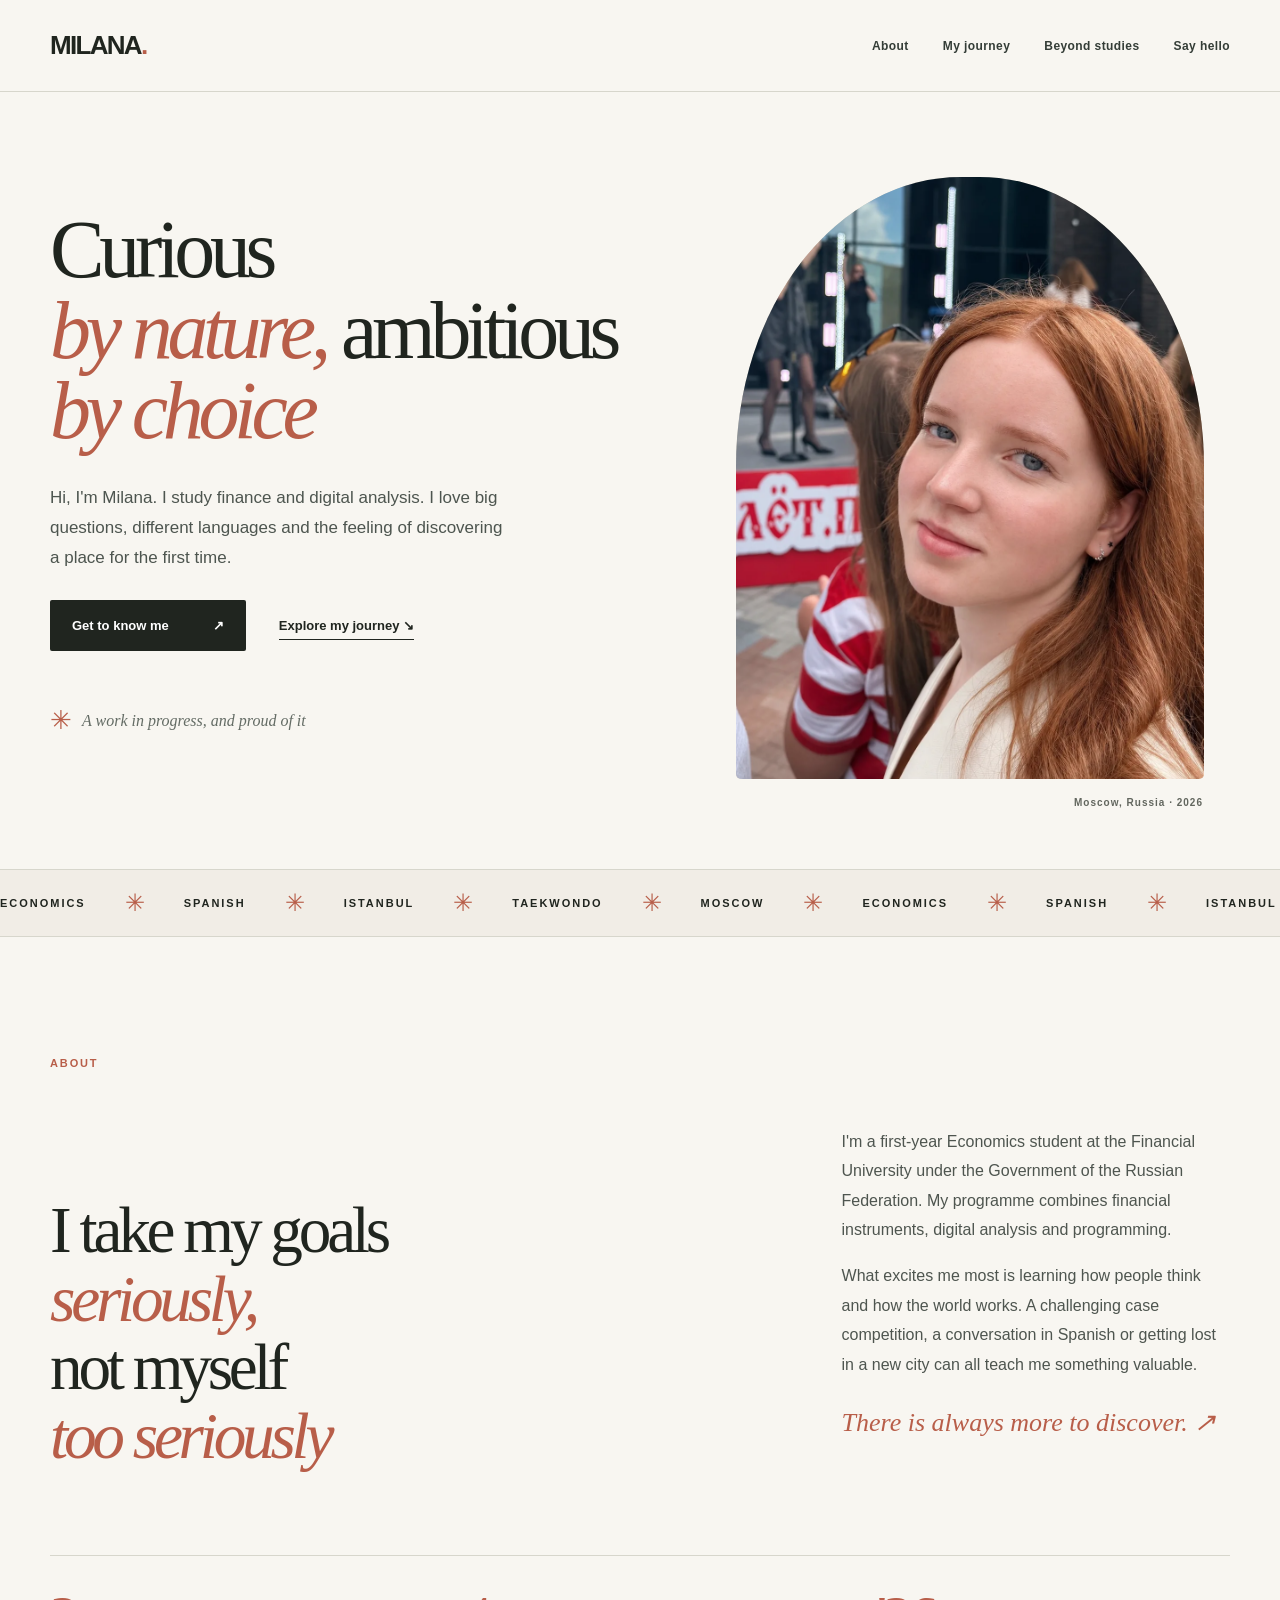
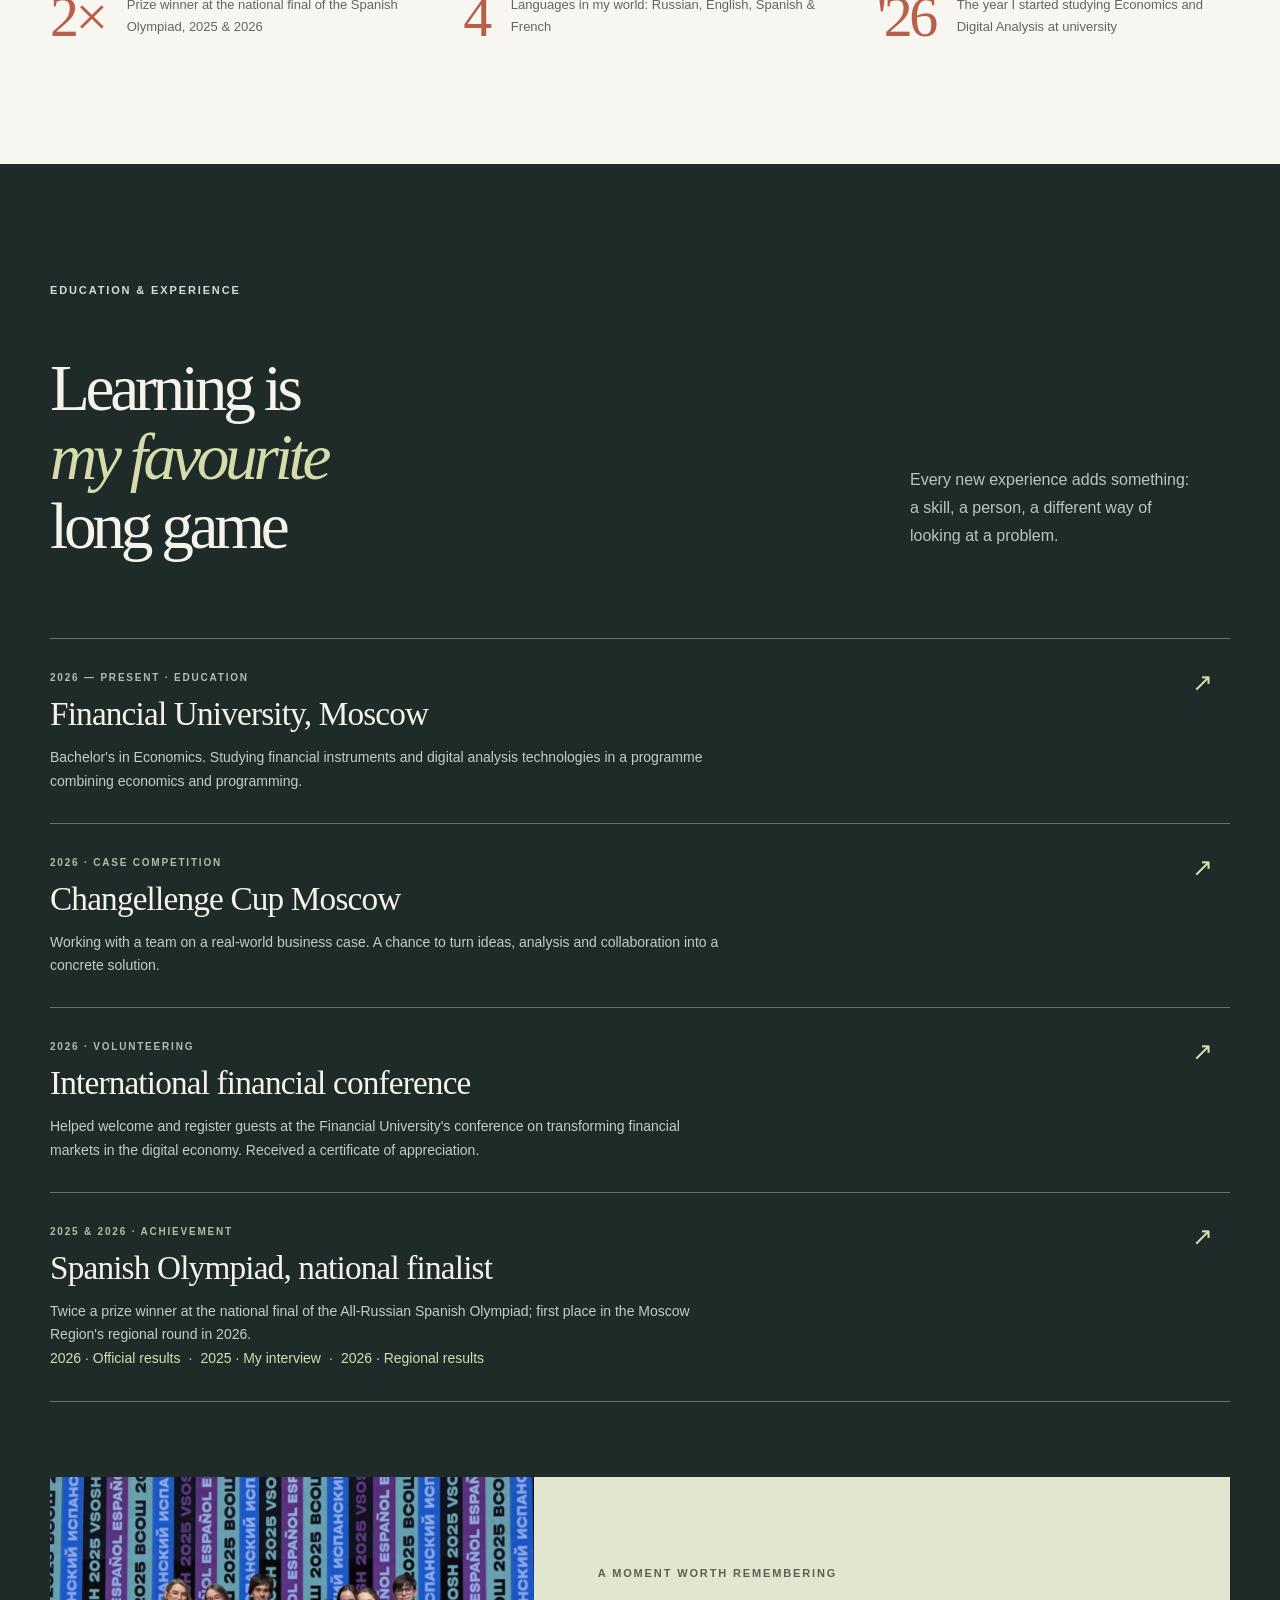
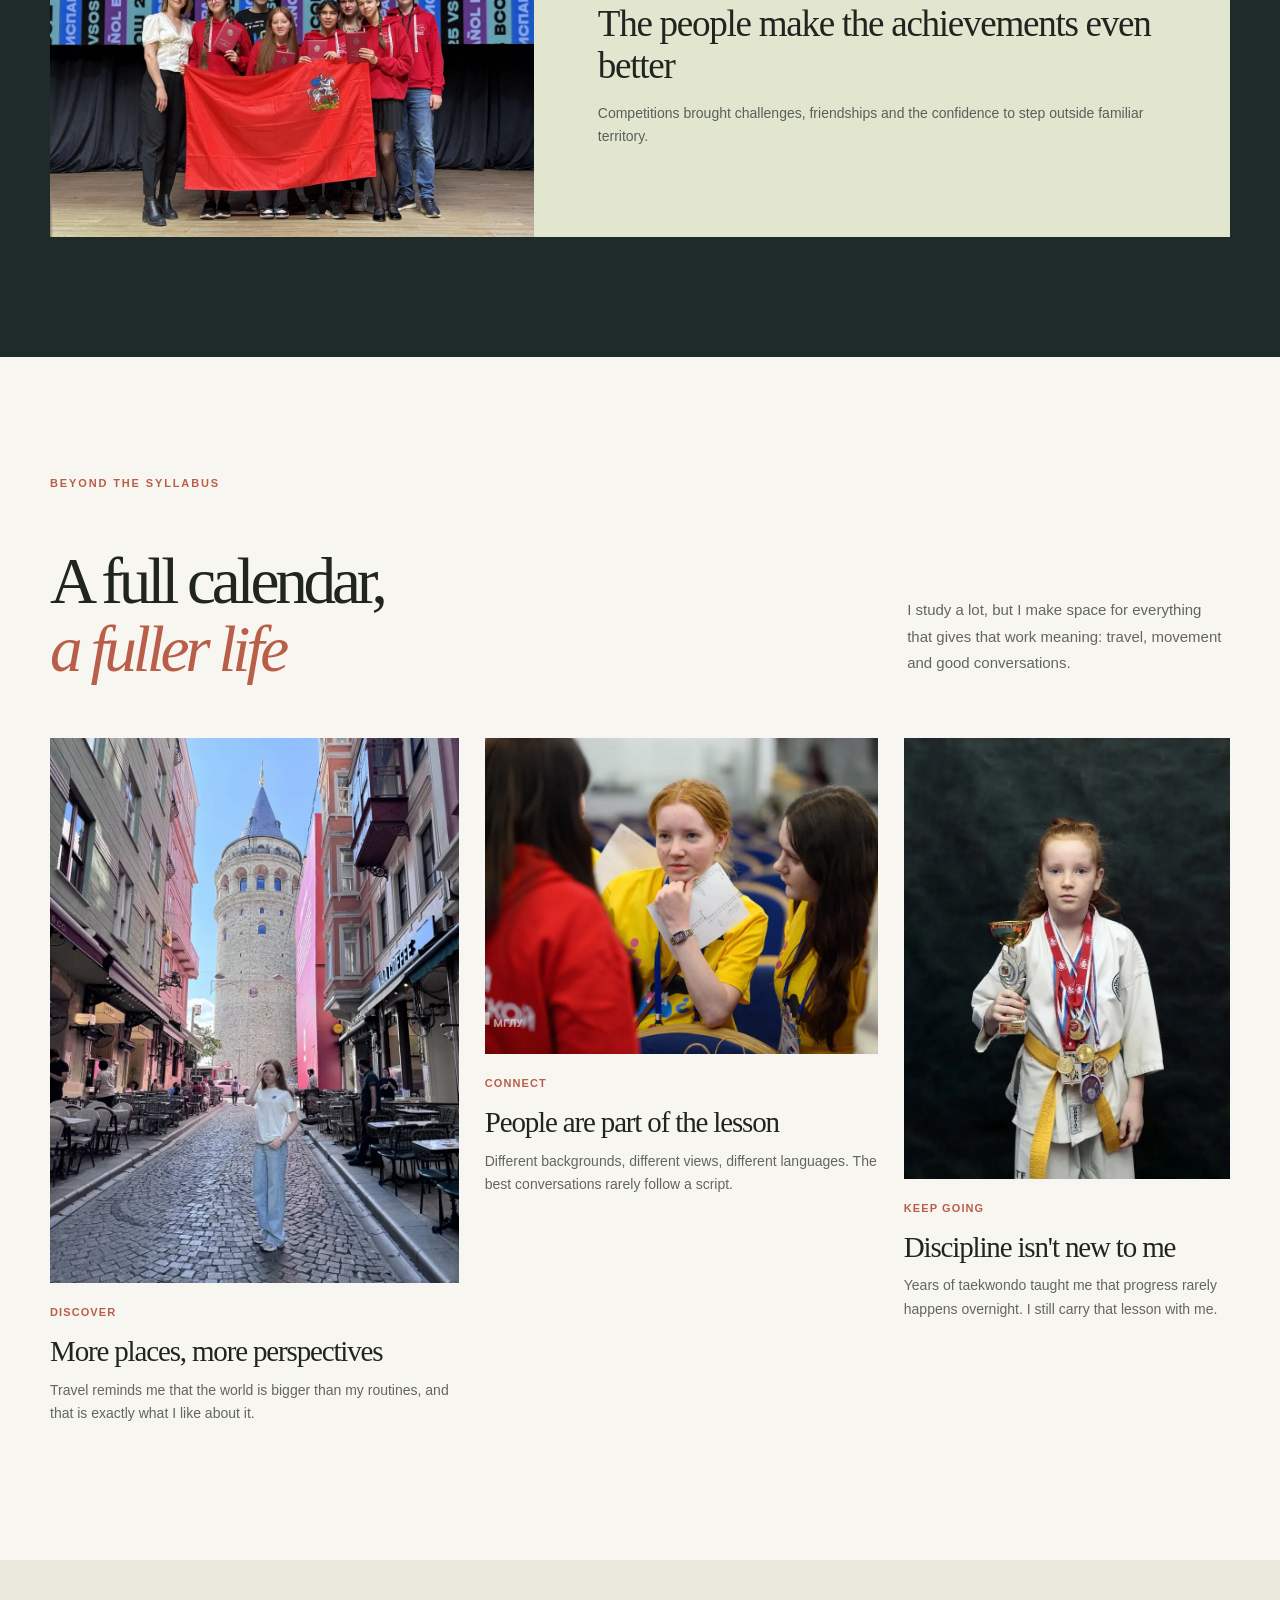
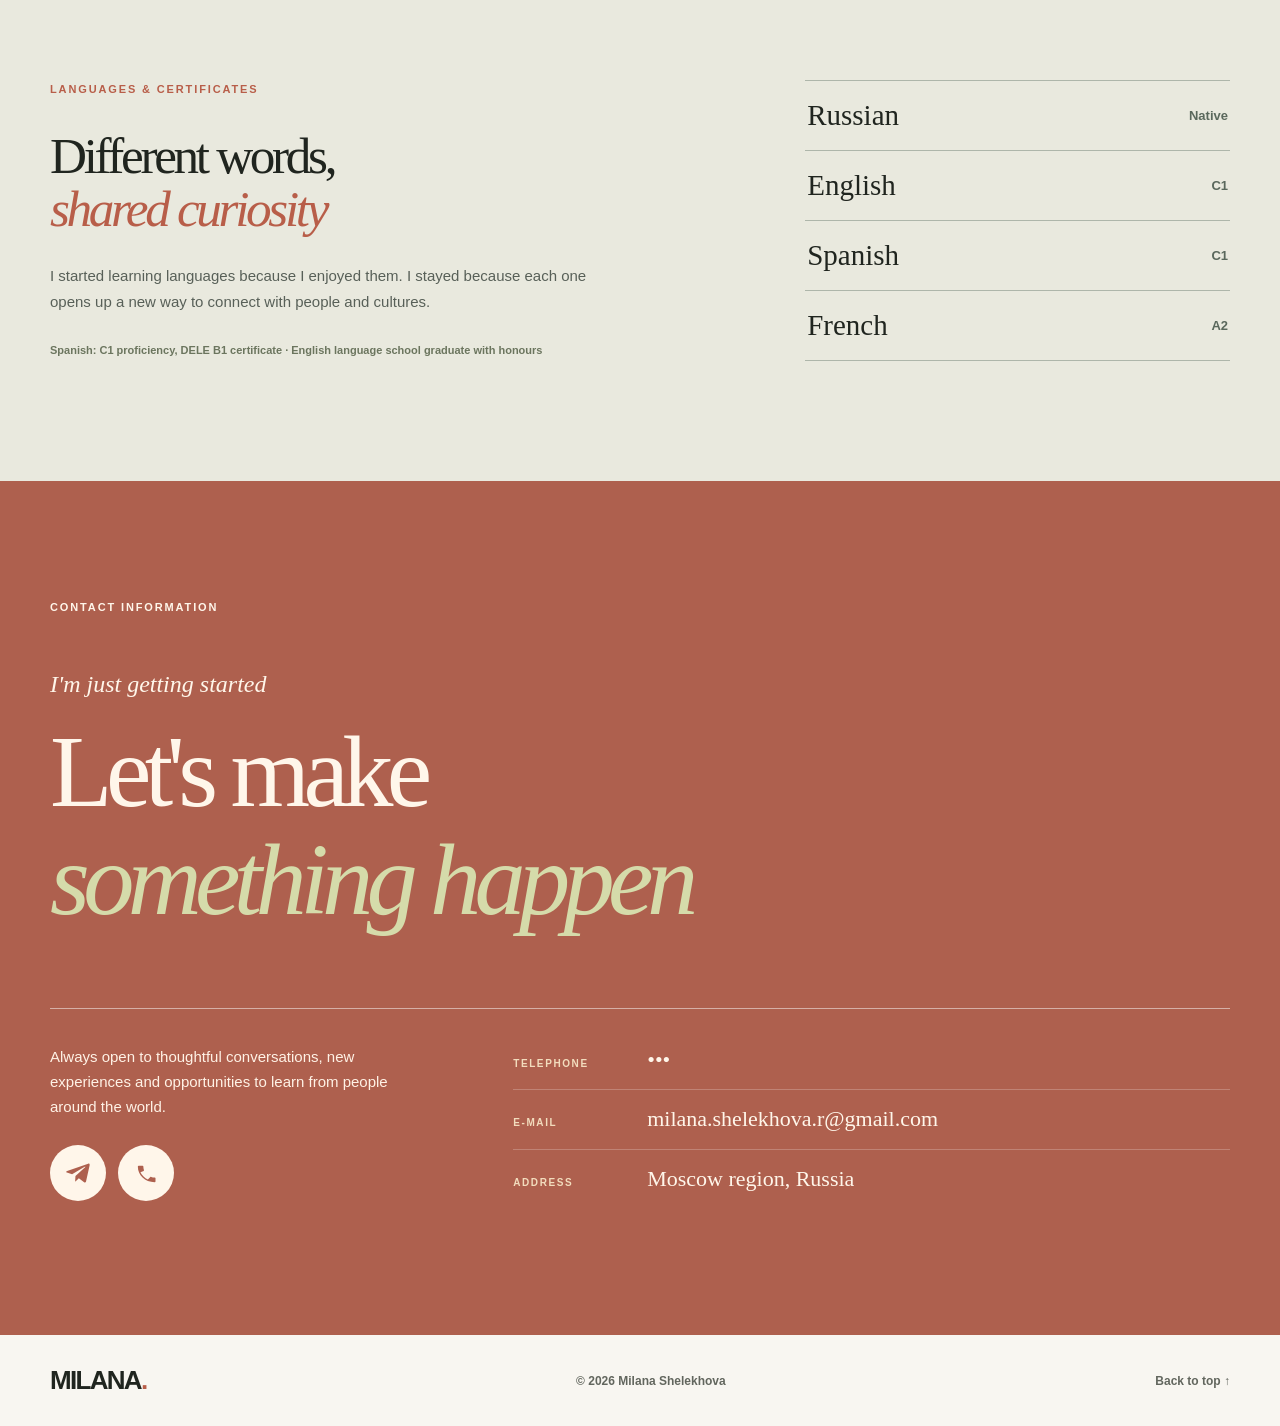
==== commit 4f2b519e: "fix: hide phone behind reveal button" ====
--- a/index.html
+++ b/index.html
@@ -16,23 +16,13 @@
   <meta name="twitter:card" content="summary_large_image">
   <meta name="twitter:image" content="https://milanashelekhova.github.io/assets/og-cover.jpg">
   <meta property="og:image" content="https://milanashelekhova.github.io/assets/og-cover.jpg">
-  <meta property="og:image:width" content="1200">
-  <meta property="og:image:height" content="630">
-  <meta property="og:image:alt" content="Milana Shelekhova — personal website cover with her portrait">
   <meta property="og:url" content="https://milanashelekhova.github.io/">
   <link rel="canonical" href="https://milanashelekhova.github.io/">
   <title>Milana Shelekhova | Curious by nature</title>
   <link rel="icon" href="assets/favicon.svg" type="image/svg+xml">
   <link rel="preload" as="image" href="assets/portrait.webp?v=2" fetchpriority="high">
-  <link rel="stylesheet" href="styles.css?v=20261115-4">
-  <script defer src="script.js?v=20261115-4"></script>
-  <noscript><style>
-    .menu-toggle { display: none !important; }
-    .site-header { flex-wrap: wrap; height: auto; padding: 12px 19px; gap: 12px; }
-    .nav { display: flex !important; position: static; flex-direction: row; flex-wrap: wrap; gap: 14px; padding: 0; border: 0; box-shadow: none; background: none; }
-    .nav a { padding: 6px 0; border: 0; font-size: 12px; }
-    .marquee-toggle { display: none; }
-  </style></noscript>
+  <link rel="stylesheet" href="styles.css?v=20261117-1">
+  <script defer src="script.js?v=20261117-1"></script>
   <script type="application/ld+json">
   {
     "@context": "https://schema.org",
@@ -121,7 +111,7 @@
       </div>
     </section>
 
-    <div class="marquee" role="region" aria-label="Interests"><div class="marquee-inner" aria-hidden="true"><span>ECONOMICS</span><b>✳︎</b><span>SPANISH</span><b>✳︎</b><span>ISTANBUL</span><b>✳︎</b><span>TAEKWONDO</span><b>✳︎</b><span>MOSCOW</span><b>✳︎</b><span>ECONOMICS</span><b>✳︎</b><span>SPANISH</span><b>✳︎</b><span>ISTANBUL</span><b>✳︎</b><span>TAEKWONDO</span><b>✳︎</b><span>MOSCOW</span><b>✳︎</b></div><button class="marquee-toggle" id="marqueeToggle" type="button" aria-pressed="false" aria-label="Pause the interests ticker"><span class="marquee-toggle-icon" aria-hidden="true"></span></button></div>
+    <div class="marquee" aria-label="Interests"><div class="marquee-inner" aria-hidden="true"><span>ECONOMICS</span><b>✳︎</b><span>SPANISH</span><b>✳︎</b><span>ISTANBUL</span><b>✳︎</b><span>TAEKWONDO</span><b>✳︎</b><span>MOSCOW</span><b>✳︎</b><span>ECONOMICS</span><b>✳︎</b><span>SPANISH</span><b>✳︎</b><span>ISTANBUL</span><b>✳︎</b><span>TAEKWONDO</span><b>✳︎</b><span>MOSCOW</span><b>✳︎</b></div></div>
 
     <section class="about wrap section" id="about" aria-labelledby="aboutTitle">
       <div class="section-marker"><span>ABOUT</span></div>
@@ -154,7 +144,7 @@
       <div class="section-marker"><span>BEYOND THE SYLLABUS</span></div>
       <div class="outside-heading"><h2 class="display" id="outsideTitle"><span>A full calendar,</span><br><em>a fuller life</em></h2><p>I study a lot, but I make space for everything that gives that work meaning: travel, movement and good conversations.</p></div>
       <div class="story-grid">
-        <article class="story travel"><div class="story-img"><img src="assets/istanbul.webp" alt="Milana Shelekhova exploring Istanbul, with Galata Tower in the background" width="900" height="1200" loading="lazy" decoding="async"></div><div class="story-foot"><span class="story-count"><span>DISCOVER</span></span><h3>More places, more perspectives</h3><p>Travel reminds me that the world is bigger than my routines, and that is exactly what I like about it.</p></div></article>
+        <article class="story travel"><div class="story-img"><img src="assets/istanbul.webp" alt="Milana Shelekhova exploring Istanbul, with Galata Tower in the background" width="1000" height="1333" loading="lazy" decoding="async"></div><div class="story-foot"><span class="story-count"><span>DISCOVER</span></span><h3>More places, more perspectives</h3><p>Travel reminds me that the world is bigger than my routines, and that is exactly what I like about it.</p></div></article>
         <article class="story people"><div class="story-img"><img src="assets/community.webp" alt="Milana Shelekhova taking part in a student activity and listening to teammates" width="1200" height="798" loading="lazy" decoding="async"></div><div class="story-foot"><span class="story-count"><span>CONNECT</span></span><h3>People are part of the lesson</h3><p>Different backgrounds, different views, different languages. The best conversations rarely follow a script.</p></div></article>
         <article class="story sport"><div class="story-img"><img src="assets/sport.webp" alt="Milana Shelekhova as a young taekwondo athlete holding a trophy and wearing medals" width="720" height="973" loading="lazy" decoding="async"></div><div class="story-foot"><span class="story-count"><span>KEEP GOING</span></span><h3>Discipline isn't new to me</h3><p>Years of taekwondo taught me that progress rarely happens overnight. I still carry that lesson with me.</p></div></article>
       </div>
@@ -162,7 +152,7 @@
 
     <section class="language-section section" aria-labelledby="languageTitle"><div class="wrap language-grid"><div><div class="section-marker"><span>LANGUAGES &amp; CERTIFICATES</span></div><h2 class="display" id="languageTitle"><span>Different words,</span><br><em>shared curiosity</em></h2><p>I started learning languages because I enjoyed them. I stayed because each one opens up a new way to connect with people and cultures.</p><span class="cert">Spanish: C1 proficiency, DELE B1 certificate · English language school graduate with honours</span></div><div class="languages" aria-label="Language proficiency"><div><span>Russian</span><span>Native</span></div><div><span>English</span><span>C1</span></div><div><span>Spanish</span><span>C1</span></div><div><span>French</span><span>A2</span></div></div></div></section>
 
-    <section class="contact section" id="contact" aria-labelledby="contactTitle"><div class="wrap contact-inner"><div class="section-marker light"><span>CONTACT INFORMATION</span></div><p class="contact-pre">I'm just getting started</p><h2 class="display" id="contactTitle"><span>Let's make</span><br><em>something happen</em></h2><div class="contact-bottom"><div class="contact-intro"><p>Always open to thoughtful conversations, new experiences and opportunities to learn from people around the world.</p><a class="telegram-button" href="https://t.me/yoomilkaa" target="_blank" rel="noopener noreferrer" aria-label="Telegram" title="Telegram"><svg viewBox="0 0 24 24" aria-hidden="true"><path d="M21.9 4.6 18.7 19c-.2 1-.9 1.2-1.7.8l-4.7-3.5-2.3 2.2c-.3.3-.5.5-1 .5l.3-4.8 8.8-7.9c.4-.3-.1-.5-.6-.2L6.3 12.7 1.7 11.2c-1-.3-1-1 .2-1.5L20.6 3.3c.8-.3 1.5.2 1.3 1.3z"/></svg></a></div><address class="contact-list"><div class="contact-row"><span class="contact-label">Telephone</span><a href="tel:">•••</a></div><div class="contact-row"><span class="contact-label">E-mail</span><a href="mailto:milana.shelekhova.r@gmail.com">milana.shelekhova.r@gmail.com</a></div><div class="contact-row"><span class="contact-label">Address</span><span>Moscow region, Russia</span></div></address></div></div></section>
+    <section class="contact section" id="contact" aria-labelledby="contactTitle"><div class="wrap contact-inner"><div class="section-marker light"><span>CONTACT INFORMATION</span></div><p class="contact-pre">I'm just getting started</p><h2 class="display" id="contactTitle"><span>Let's make</span><br><em>something happen</em></h2><div class="contact-bottom"><div class="contact-intro"><p>Always open to thoughtful conversations, new experiences and opportunities to learn from people around the world.</p><div class="contact-actions"><a class="telegram-button" href="https://t.me/yoomilkaa" target="_blank" rel="noopener noreferrer" aria-label="Telegram" title="Telegram"><svg viewBox="0 0 24 24" aria-hidden="true"><path d="M21.9 4.6 18.7 19c-.2 1-.9 1.2-1.7.8l-4.7-3.5-2.3 2.2c-.3.3-.5.5-1 .5l.3-4.8 8.8-7.9c.4-.3-.1-.5-.6-.2L6.3 12.7 1.7 11.2c-1-.3-1-1 .2-1.5L20.6 3.3c.8-.3 1.5.2 1.3 1.3z"/></svg></a><button class="telegram-button phone-reveal" type="button" data-phone-reveal aria-label="Show phone number" title="Telephone" aria-expanded="false" aria-controls="phoneValue"><svg viewBox="0 0 24 24" aria-hidden="true"><path d="M6.6 10.8c1.4 2.8 3.8 5.1 6.6 6.6l2.2-2.2c.2-.2.5-.3.8-.2 1 .3 2 .5 3.1.5.4 0 .7.3.7.7V19c0 .4-.3.7-.7.7C10.6 19.7 4.3 13.4 4.3 5.8c0-.4.3-.7.7-.7h3.5c.4 0 .7.3.7.7 0 1.1.2 2.1.5 3.1.1.3 0 .6-.2.8L6.6 10.8z"/></svg></button></div></div><address class="contact-list"><div class="contact-row"><span class="contact-label">Telephone</span><span class="phone-value" id="phoneValue" aria-live="polite">•••</span></div><div class="contact-row"><span class="contact-label">E-mail</span><a href="mailto:milana.shelekhova.r@gmail.com">milana.shelekhova.r@gmail.com</a></div><div class="contact-row"><span class="contact-label">Address</span><span>Moscow region, Russia</span></div></address></div></div></section>
   </main>
   <footer class="footer wrap"><a class="wordmark" href="#top">MILANA<span class="wordmark-dot">.</span></a><span>© <span id="year">2026</span> Milana Shelekhova</span><a href="#top" class="back-top"><span>Back to top</span> ↑︎</a></footer>
 </body>
--- a/styles.css
+++ b/styles.css
@@ -253,57 +253,8 @@
   border-block: 1px solid var(--line);
   overflow: hidden;
   white-space: nowrap;
-  padding: 19px 62px 19px 0;
+  padding: 19px 0;
   background: var(--paper);
-  position: relative;
-}
-.marquee-toggle {
-  position: absolute;
-  right: 13px;
-  top: 50%;
-  transform: translateY(-50%);
-  width: 36px;
-  height: 36px;
-  padding: 0;
-  border: 1px solid #bfbdaf;
-  border-radius: 50%;
-  background: var(--cream);
-  color: var(--ink);
-  display: inline-flex;
-  align-items: center;
-  justify-content: center;
-  cursor: pointer;
-  z-index: 3;
-}
-.marquee::after {
-  content: "";
-  position: absolute;
-  inset: 0 0 0 auto;
-  width: 74px;
-  background: linear-gradient(90deg,rgba(241,237,230,0),var(--paper) 62%);
-  pointer-events: none;
-  z-index: 2;
-}
-.marquee-toggle:hover {
-  border-color: var(--ink);
-}
-.marquee-toggle-icon {
-  display: block;
-  width: 10px;
-  height: 12px;
-  border-left: 3px solid currentColor;
-  border-right: 3px solid currentColor;
-}
-.marquee.is-paused .marquee-toggle-icon {
-  width: 0;
-  height: 0;
-  border: 0;
-  border-top: 6px solid transparent;
-  border-bottom: 6px solid transparent;
-  border-left: 10px solid currentColor;
-}
-.marquee:hover .marquee-inner,.marquee:focus-within .marquee-inner,.marquee.is-paused .marquee-inner {
-  animation-play-state: paused;
 }
 .marquee-inner {
   display: flex;
@@ -333,7 +284,7 @@
 }
 .section-marker {
   margin-bottom: 58px;
-  color: #a34d3d;
+  color: var(--terracotta);
 }
 .display {
   font-size: clamp(52px,5.1vw,85px);
@@ -449,7 +400,6 @@
   color: #d6dcae;
   border-bottom: 1px solid transparent;
   transition: border-color .2s;
-  padding-block: 4px;
 }
 .verify-links a:hover {
   border-color: #d6dcae;
@@ -553,7 +503,7 @@
   padding-top: 19px;
 }
 .story-count {
-  color: #a34d3d;
+  color: var(--terracotta);
   font-size: 11px;
   letter-spacing: .1em;
   font-weight: 800;
@@ -593,7 +543,7 @@
 .cert {
   font-size: 11px;
   font-weight: 700;
-  color: #5f6a52;
+  color: #6b755e;
   line-height: 1.65;
 }
 .languages {
@@ -612,7 +562,7 @@
   color: #5a685c;
 }
 .contact {
-  background: #a85541;
+  background: #ae604e;
   color: #fff6ea;
 }
 .contact .section-marker.light {
@@ -673,6 +623,14 @@
   transform: translateY(-2px);
   background: #f2dcbd;
 }
+.contact-actions {
+  display: flex;
+  gap: 12px;
+}
+.phone-reveal {
+  border: 0;
+  cursor: pointer;
+}
 .contact-list {
   font-style: normal;
   display: grid;
@@ -695,7 +653,7 @@
   font: 800 10px/1.4 var(--font);
   letter-spacing: .16em;
   text-transform: uppercase;
-  color: #fff2e6;
+  color: #f2dcbd;
 }
 .contact-row a,.contact-row>span:last-child {
   font: normal 22px/1.35 var(--serif);
@@ -722,10 +680,6 @@
   font-size: 12px;
   color: var(--muted);
   font-weight: 700;
-}
-.back-top {
-  display: inline-block;
-  padding-block: 8px;
 }
 .back-top:hover {
   color: var(--terracotta);
@@ -1101,4 +1055,4 @@
   .story-img img,.button-dark {
     transition: none;
   }
-}
+}
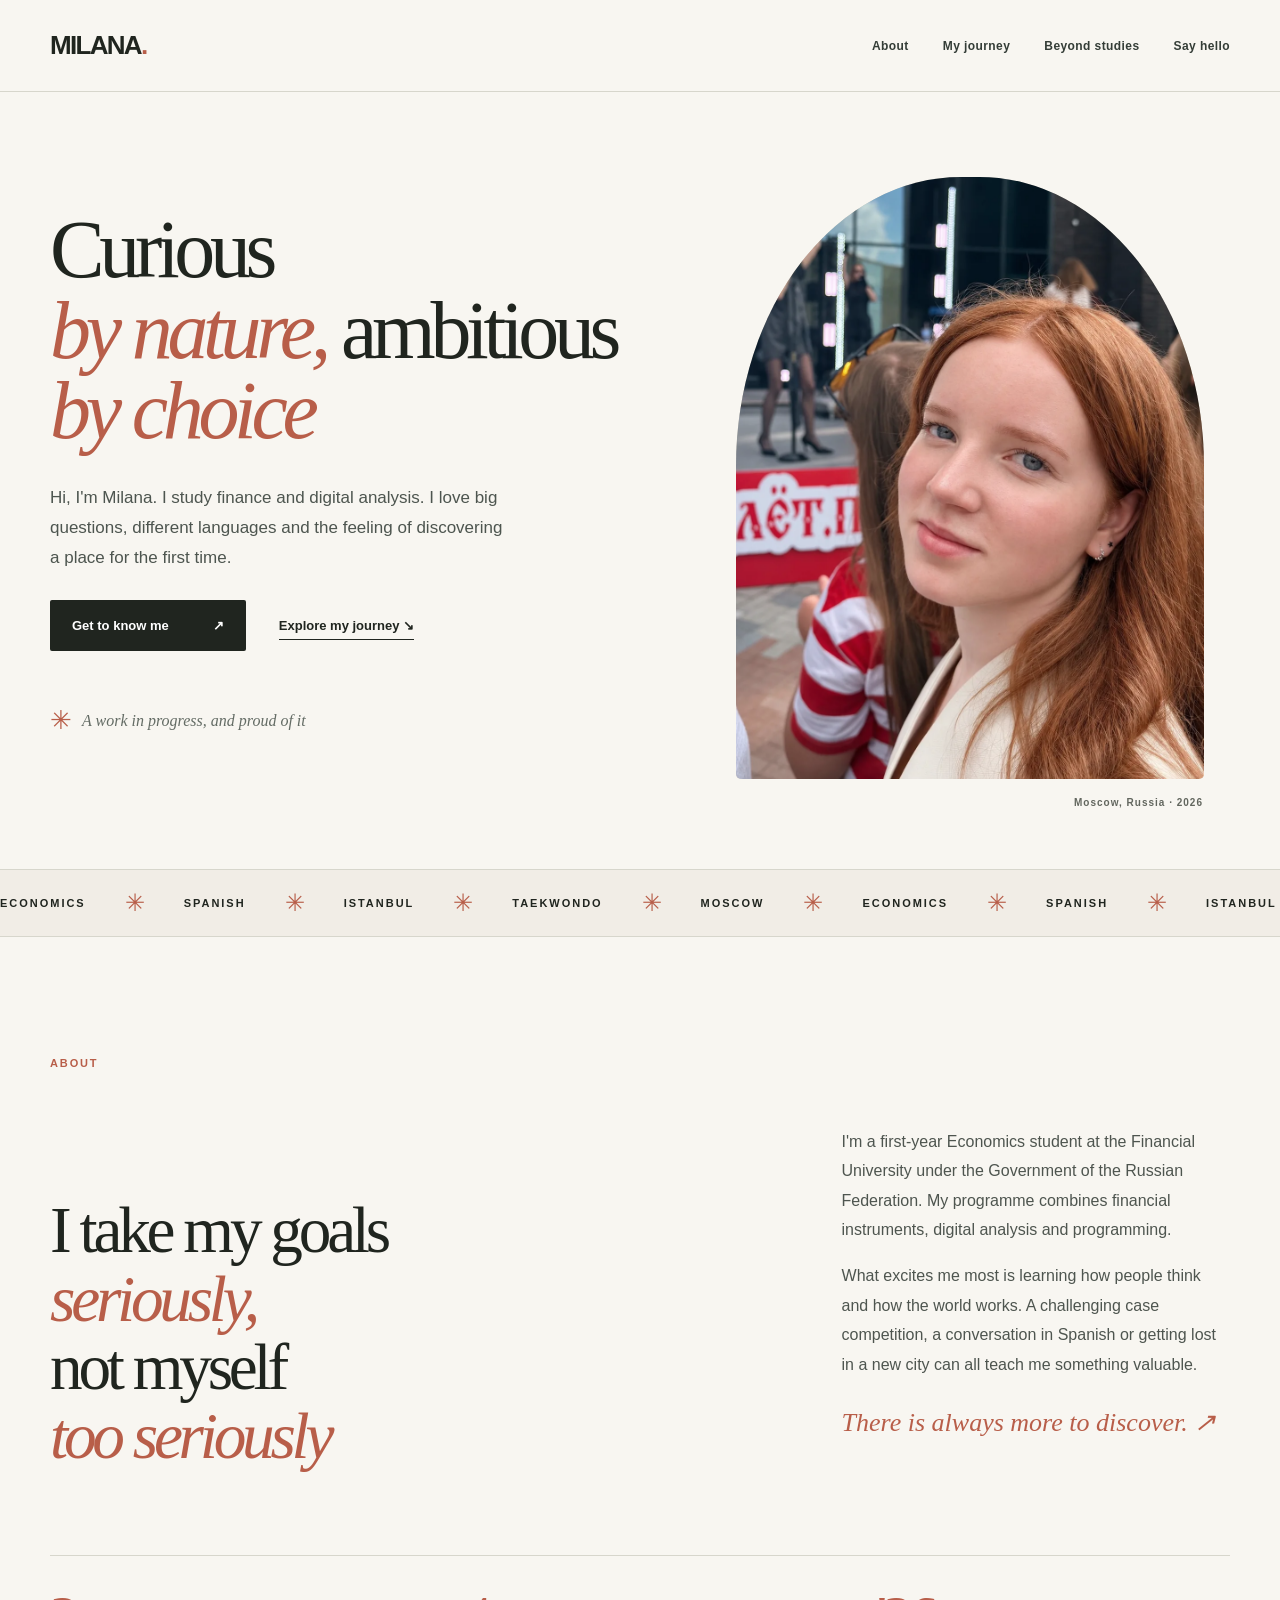
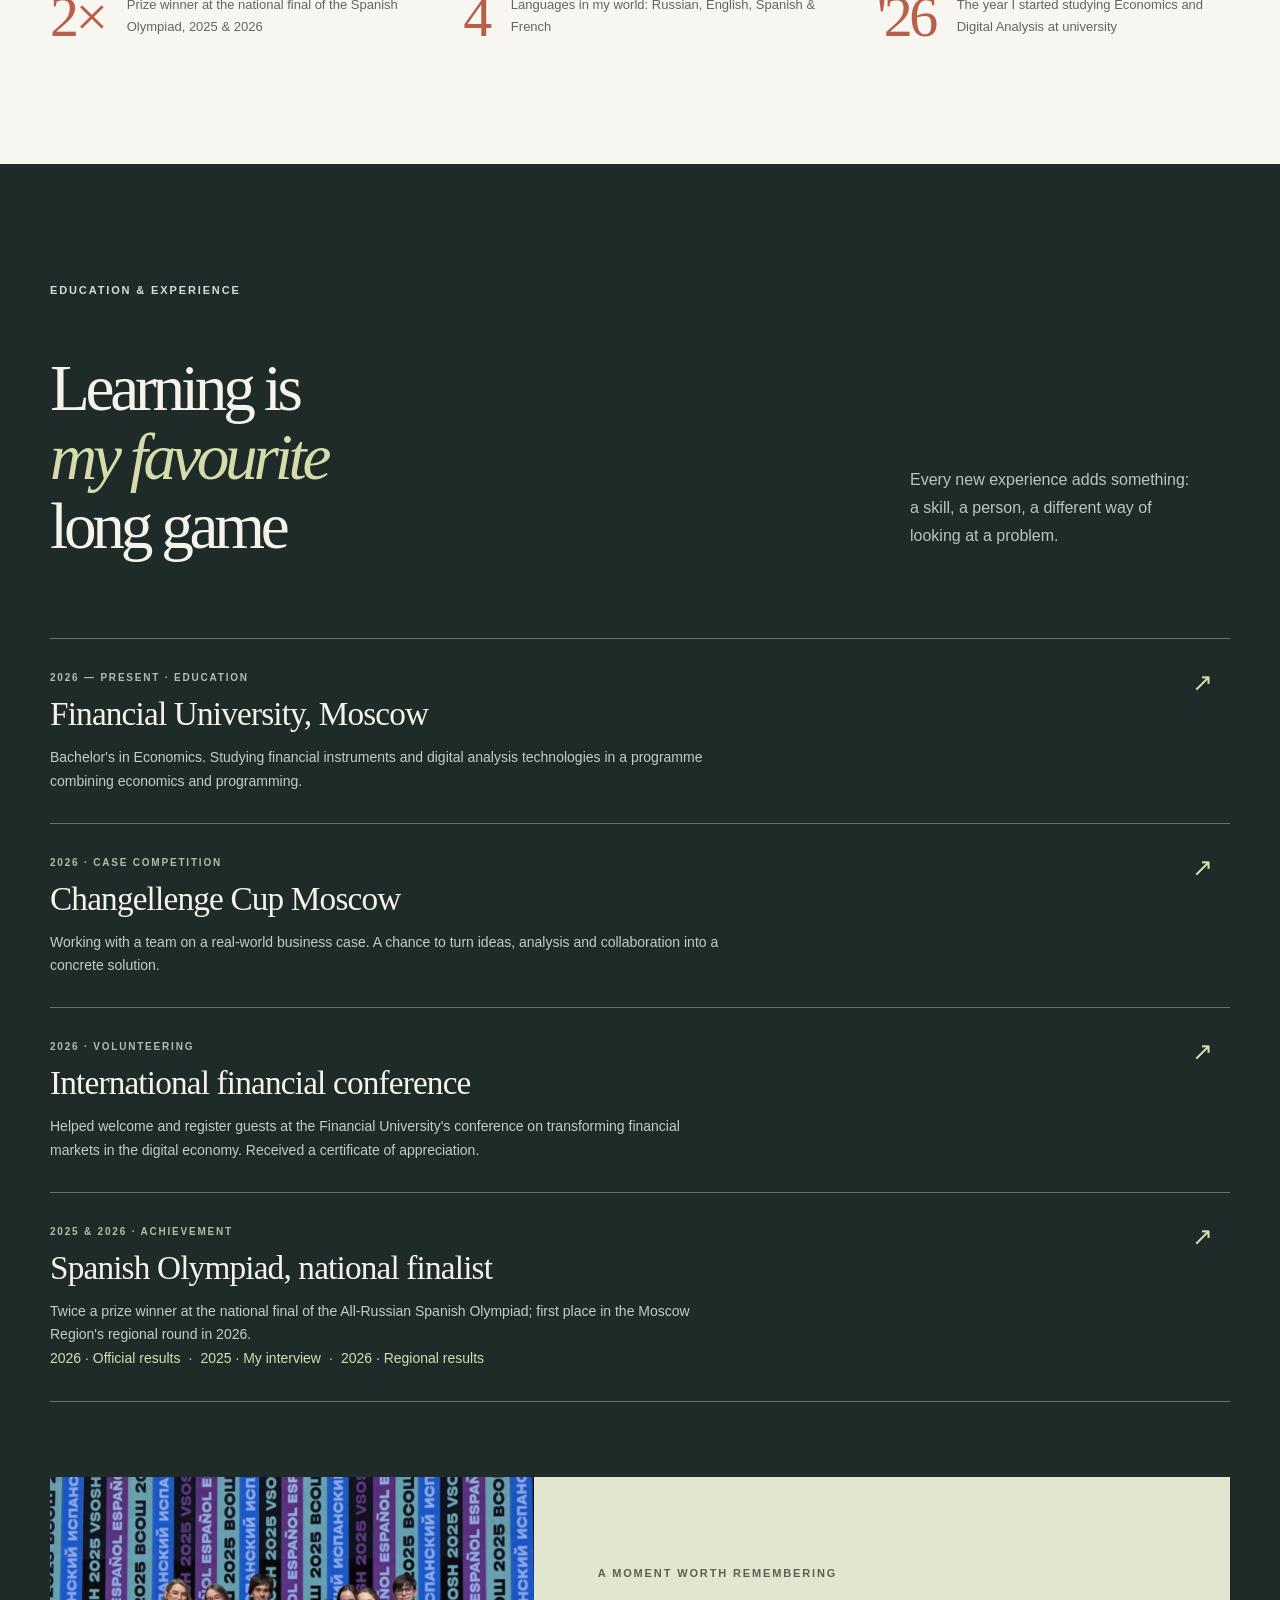
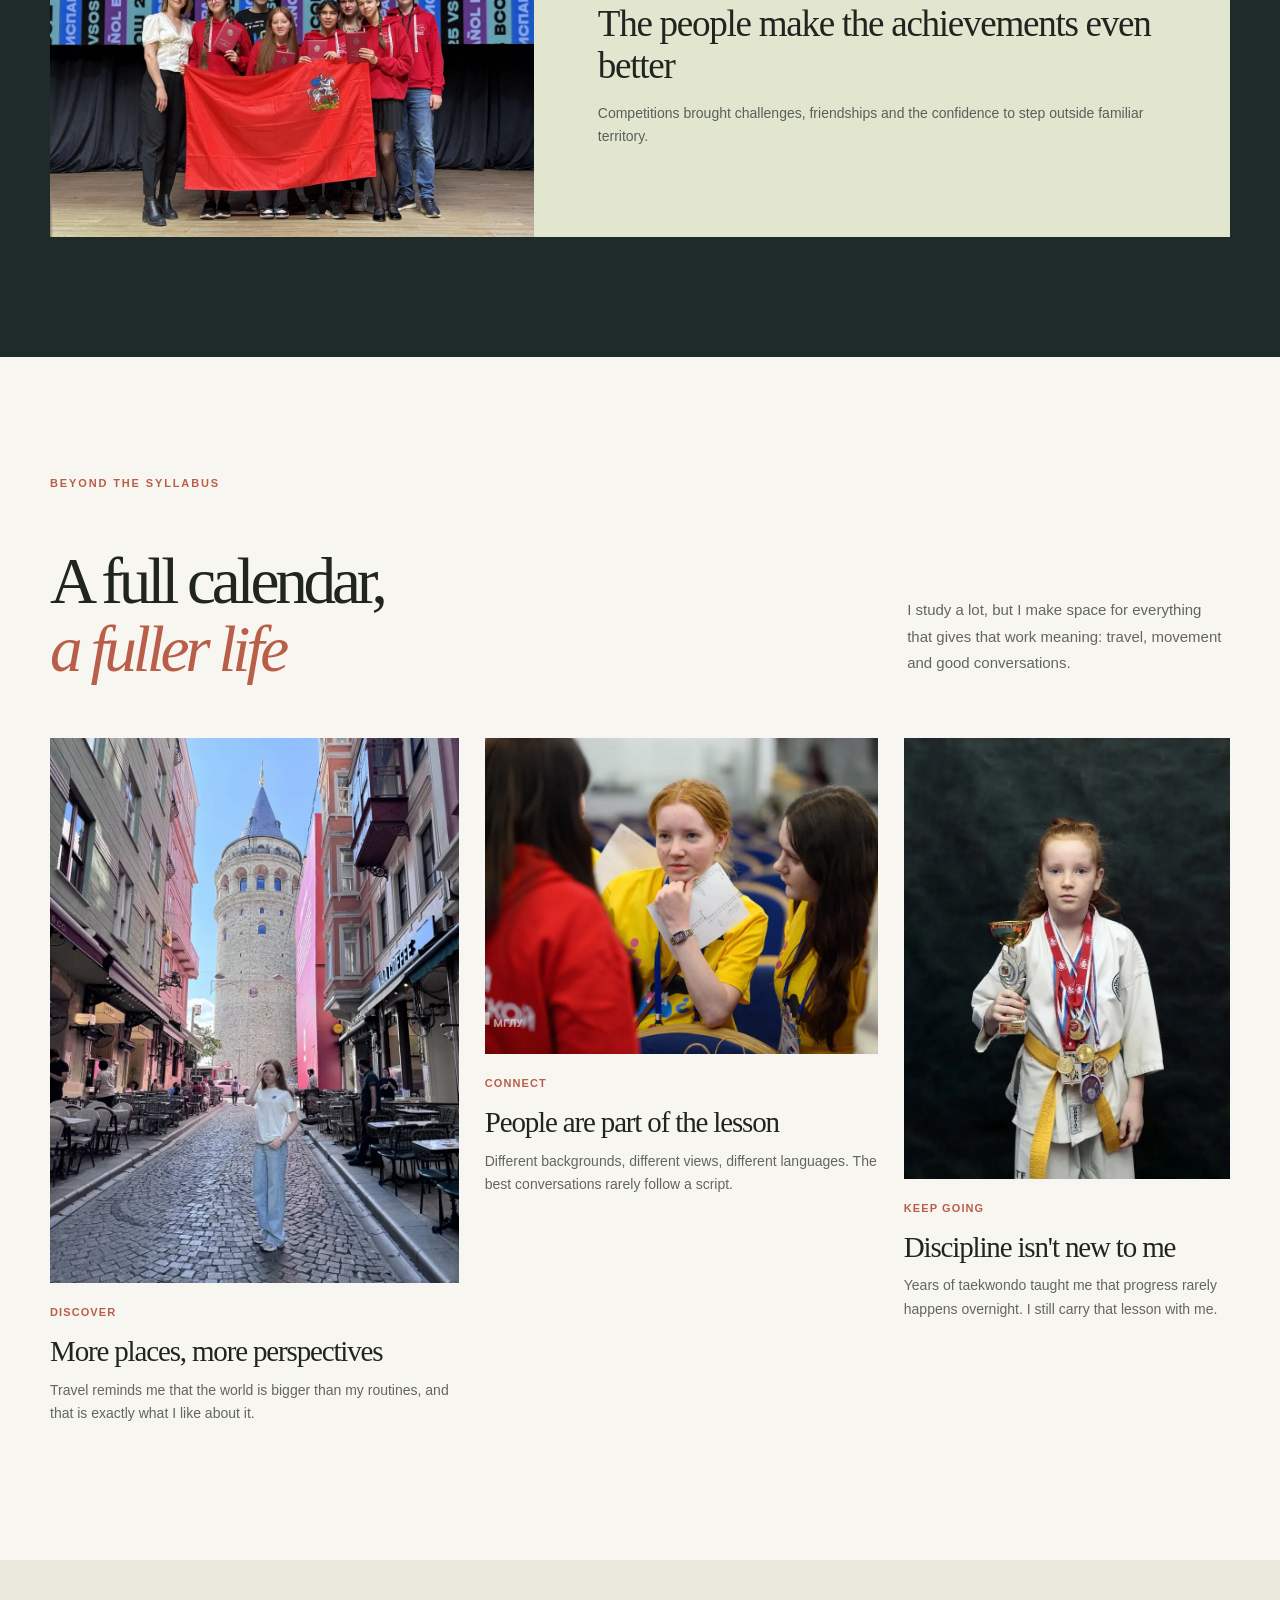
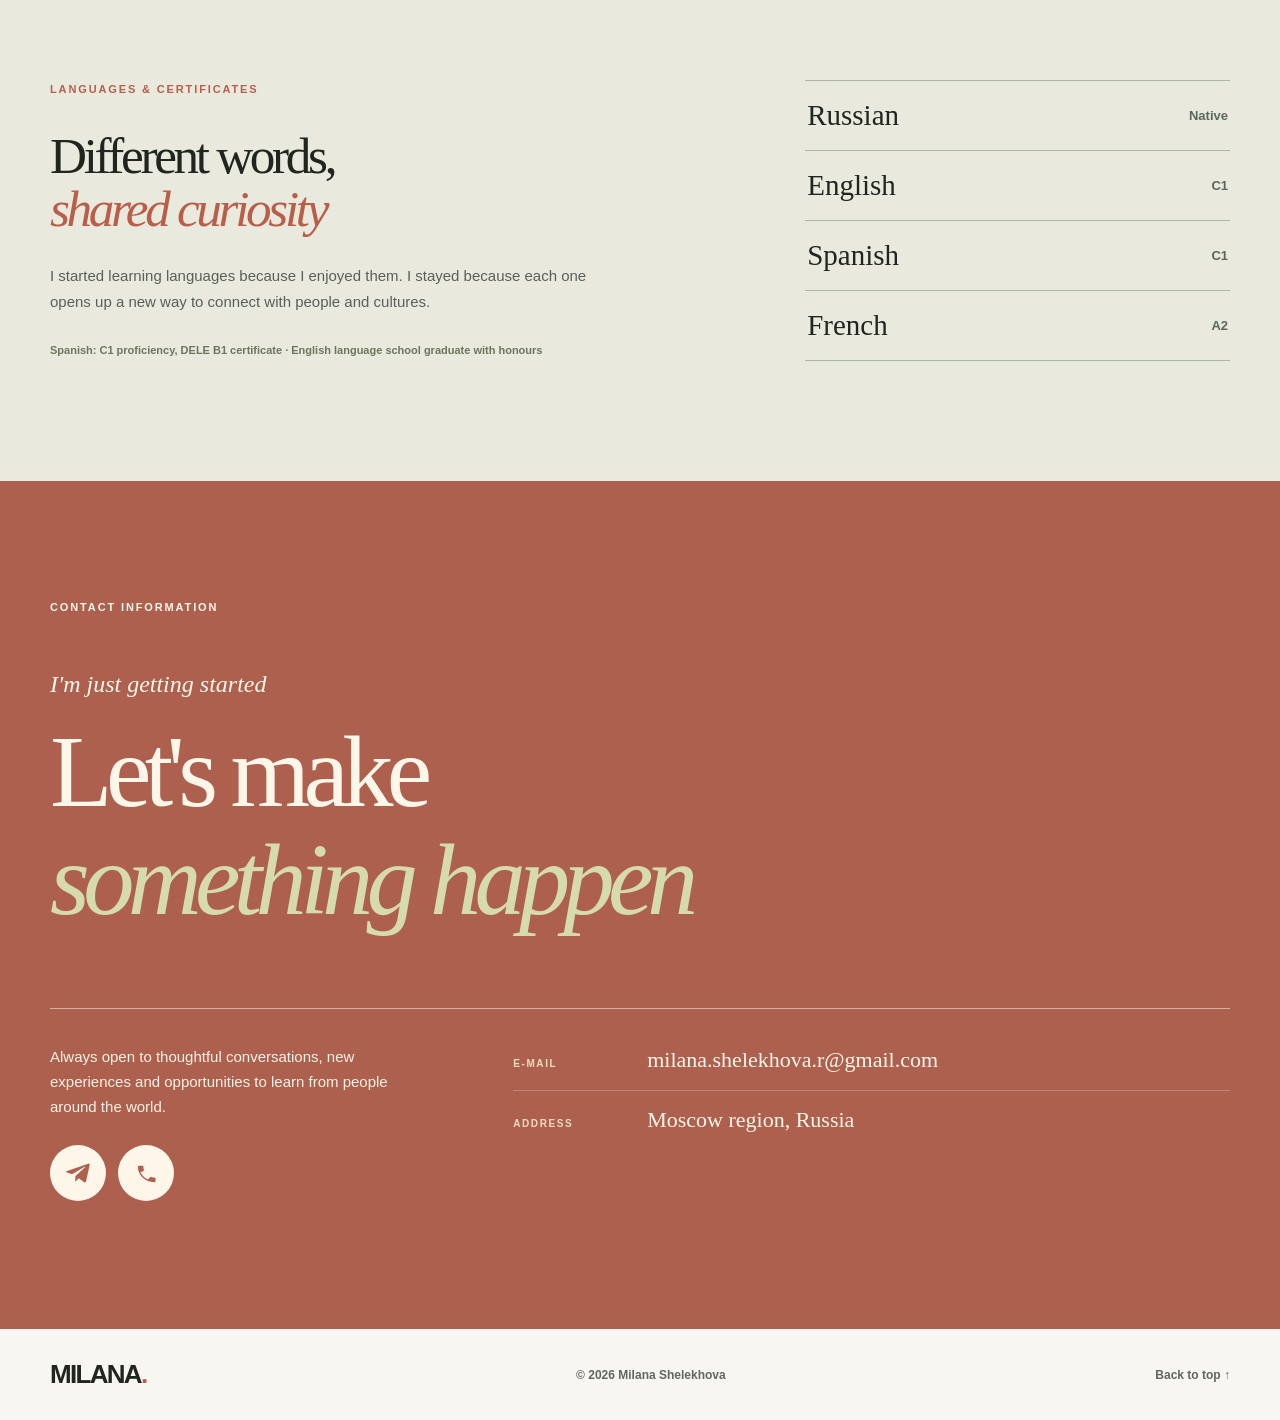
==== commit 589cd11e: "fix: remove phone row, call from icon button" ====
--- a/index.html
+++ b/index.html
@@ -21,8 +21,8 @@
   <title>Milana Shelekhova | Curious by nature</title>
   <link rel="icon" href="assets/favicon.svg" type="image/svg+xml">
   <link rel="preload" as="image" href="assets/portrait.webp?v=2" fetchpriority="high">
-  <link rel="stylesheet" href="styles.css?v=20261117-1">
-  <script defer src="script.js?v=20261117-1"></script>
+  <link rel="stylesheet" href="styles.css?v=20261117-2">
+  <script defer src="script.js?v=20261117-2"></script>
   <script type="application/ld+json">
   {
     "@context": "https://schema.org",
@@ -152,7 +152,7 @@
 
     <section class="language-section section" aria-labelledby="languageTitle"><div class="wrap language-grid"><div><div class="section-marker"><span>LANGUAGES &amp; CERTIFICATES</span></div><h2 class="display" id="languageTitle"><span>Different words,</span><br><em>shared curiosity</em></h2><p>I started learning languages because I enjoyed them. I stayed because each one opens up a new way to connect with people and cultures.</p><span class="cert">Spanish: C1 proficiency, DELE B1 certificate · English language school graduate with honours</span></div><div class="languages" aria-label="Language proficiency"><div><span>Russian</span><span>Native</span></div><div><span>English</span><span>C1</span></div><div><span>Spanish</span><span>C1</span></div><div><span>French</span><span>A2</span></div></div></div></section>
 
-    <section class="contact section" id="contact" aria-labelledby="contactTitle"><div class="wrap contact-inner"><div class="section-marker light"><span>CONTACT INFORMATION</span></div><p class="contact-pre">I'm just getting started</p><h2 class="display" id="contactTitle"><span>Let's make</span><br><em>something happen</em></h2><div class="contact-bottom"><div class="contact-intro"><p>Always open to thoughtful conversations, new experiences and opportunities to learn from people around the world.</p><div class="contact-actions"><a class="telegram-button" href="https://t.me/yoomilkaa" target="_blank" rel="noopener noreferrer" aria-label="Telegram" title="Telegram"><svg viewBox="0 0 24 24" aria-hidden="true"><path d="M21.9 4.6 18.7 19c-.2 1-.9 1.2-1.7.8l-4.7-3.5-2.3 2.2c-.3.3-.5.5-1 .5l.3-4.8 8.8-7.9c.4-.3-.1-.5-.6-.2L6.3 12.7 1.7 11.2c-1-.3-1-1 .2-1.5L20.6 3.3c.8-.3 1.5.2 1.3 1.3z"/></svg></a><button class="telegram-button phone-reveal" type="button" data-phone-reveal aria-label="Show phone number" title="Telephone" aria-expanded="false" aria-controls="phoneValue"><svg viewBox="0 0 24 24" aria-hidden="true"><path d="M6.6 10.8c1.4 2.8 3.8 5.1 6.6 6.6l2.2-2.2c.2-.2.5-.3.8-.2 1 .3 2 .5 3.1.5.4 0 .7.3.7.7V19c0 .4-.3.7-.7.7C10.6 19.7 4.3 13.4 4.3 5.8c0-.4.3-.7.7-.7h3.5c.4 0 .7.3.7.7 0 1.1.2 2.1.5 3.1.1.3 0 .6-.2.8L6.6 10.8z"/></svg></button></div></div><address class="contact-list"><div class="contact-row"><span class="contact-label">Telephone</span><span class="phone-value" id="phoneValue" aria-live="polite">•••</span></div><div class="contact-row"><span class="contact-label">E-mail</span><a href="mailto:milana.shelekhova.r@gmail.com">milana.shelekhova.r@gmail.com</a></div><div class="contact-row"><span class="contact-label">Address</span><span>Moscow region, Russia</span></div></address></div></div></section>
+    <section class="contact section" id="contact" aria-labelledby="contactTitle"><div class="wrap contact-inner"><div class="section-marker light"><span>CONTACT INFORMATION</span></div><p class="contact-pre">I'm just getting started</p><h2 class="display" id="contactTitle"><span>Let's make</span><br><em>something happen</em></h2><div class="contact-bottom"><div class="contact-intro"><p>Always open to thoughtful conversations, new experiences and opportunities to learn from people around the world.</p><div class="contact-actions"><a class="telegram-button" href="https://t.me/yoomilkaa" target="_blank" rel="noopener noreferrer" aria-label="Telegram" title="Telegram"><svg viewBox="0 0 24 24" aria-hidden="true"><path d="M21.9 4.6 18.7 19c-.2 1-.9 1.2-1.7.8l-4.7-3.5-2.3 2.2c-.3.3-.5.5-1 .5l.3-4.8 8.8-7.9c.4-.3-.1-.5-.6-.2L6.3 12.7 1.7 11.2c-1-.3-1-1 .2-1.5L20.6 3.3c.8-.3 1.5.2 1.3 1.3z"/></svg></a><button class="telegram-button phone-reveal" type="button" data-phone-reveal aria-label="Call Milana" title="Telephone"><svg viewBox="0 0 24 24" aria-hidden="true"><path d="M6.6 10.8c1.4 2.8 3.8 5.1 6.6 6.6l2.2-2.2c.2-.2.5-.3.8-.2 1 .3 2 .5 3.1.5.4 0 .7.3.7.7V19c0 .4-.3.7-.7.7C10.6 19.7 4.3 13.4 4.3 5.8c0-.4.3-.7.7-.7h3.5c.4 0 .7.3.7.7 0 1.1.2 2.1.5 3.1.1.3 0 .6-.2.8L6.6 10.8z"/></svg></button></div></div><address class="contact-list"><div class="contact-row"><span class="contact-label">E-mail</span><a href="mailto:milana.shelekhova.r@gmail.com">milana.shelekhova.r@gmail.com</a></div><div class="contact-row"><span class="contact-label">Address</span><span>Moscow region, Russia</span></div></address></div></div></section>
   </main>
   <footer class="footer wrap"><a class="wordmark" href="#top">MILANA<span class="wordmark-dot">.</span></a><span>© <span id="year">2026</span> Milana Shelekhova</span><a href="#top" class="back-top"><span>Back to top</span> ↑︎</a></footer>
 </body>
